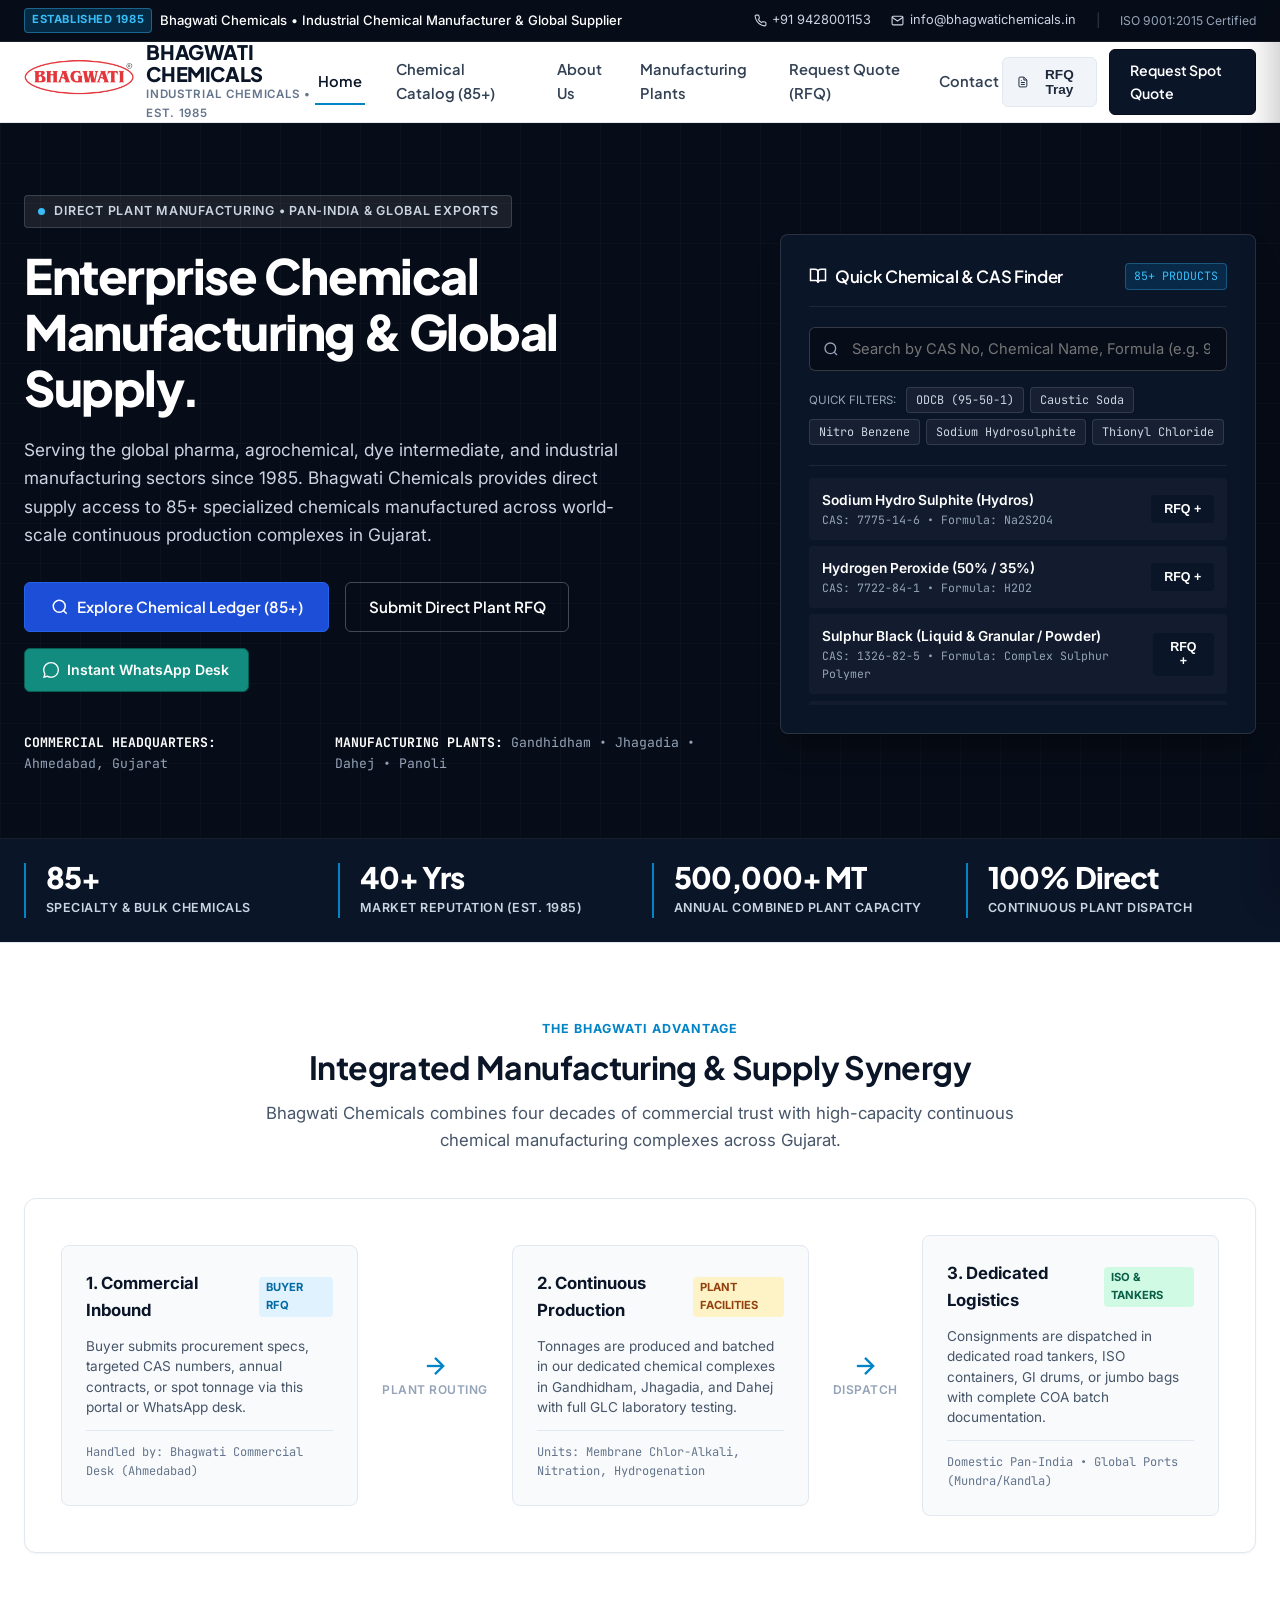
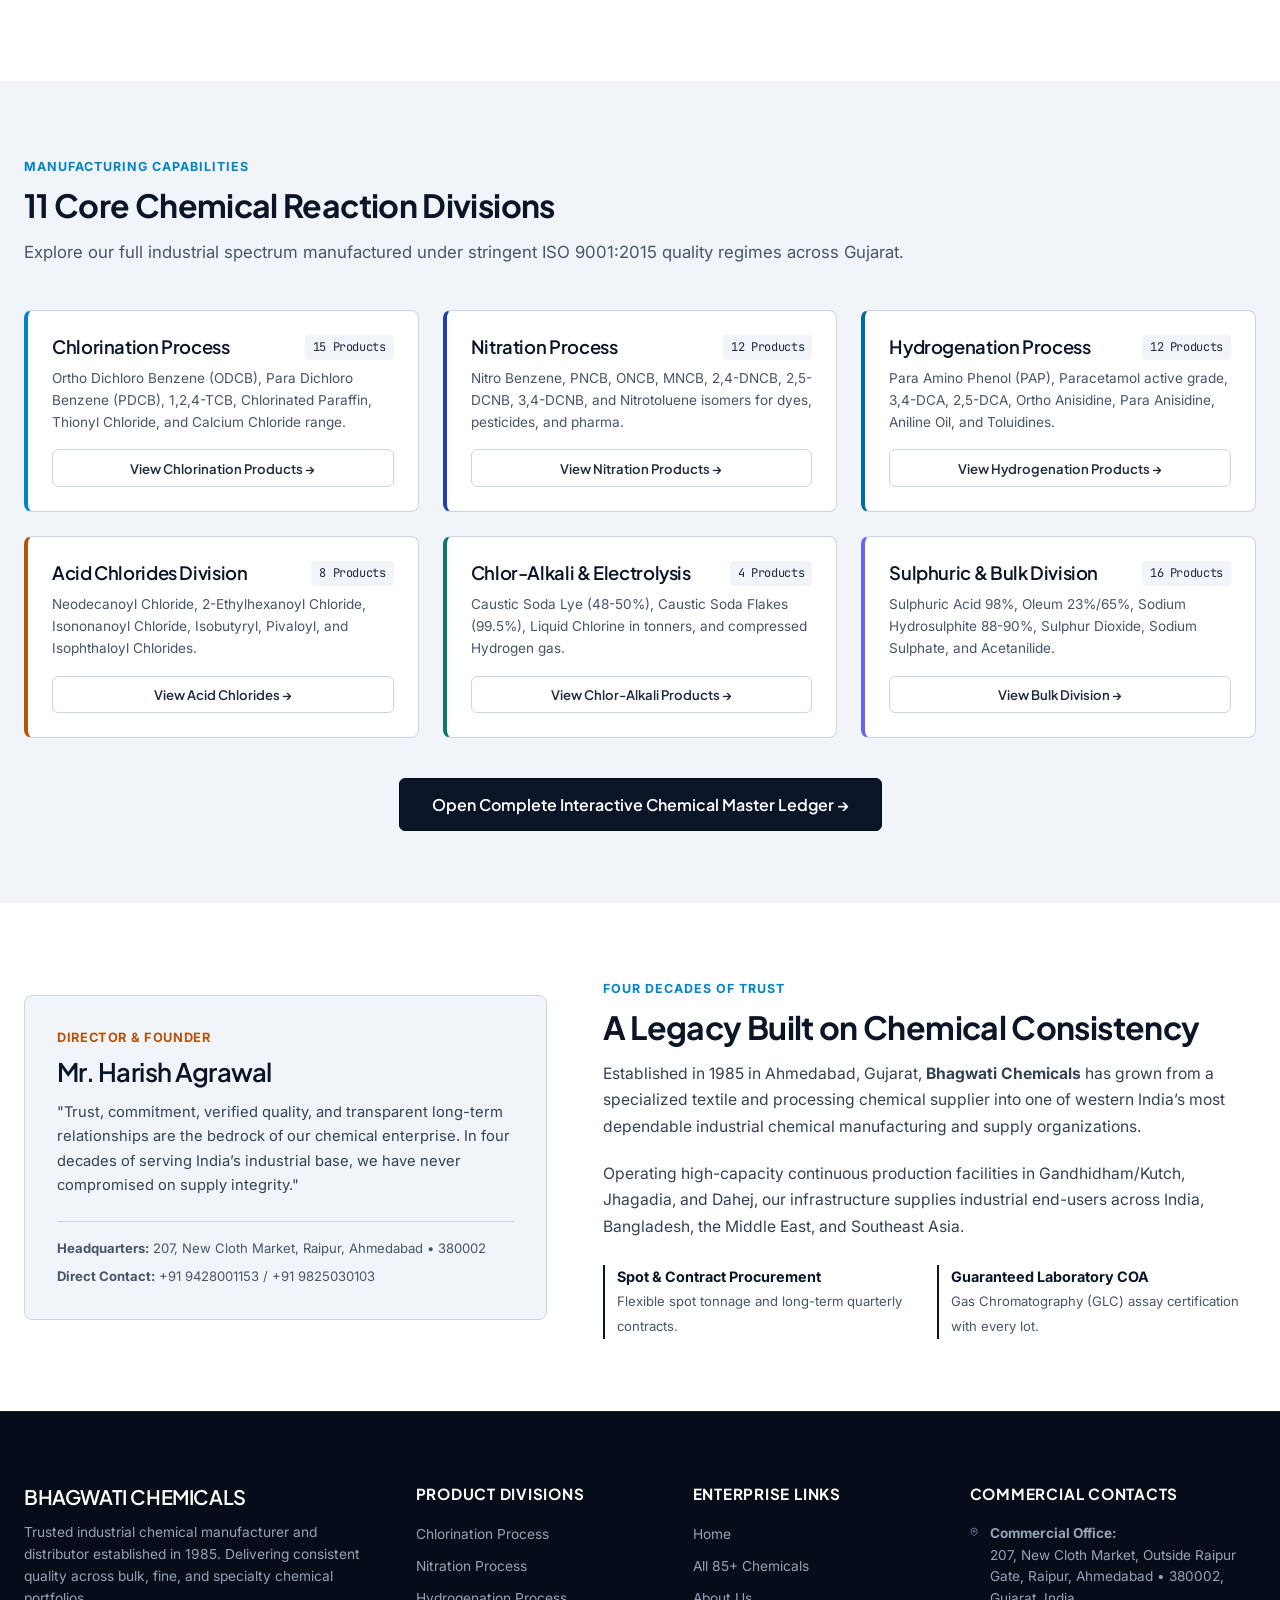
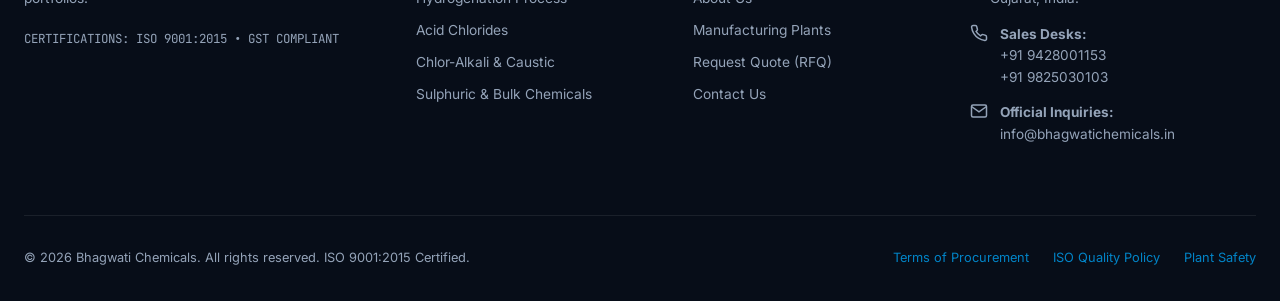
==== index.html @ ab698a6c "Initial release: Bhagwati Chemicals B2B portal with 85+ products, spec matrix ledger, and RFQ forwar" ====
<!DOCTYPE html>
<html lang="en">
<head>
  <meta charset="UTF-8">
  <meta name="viewport" content="width=device-width, initial-scale=1.0">
  <title>Bhagwati Chemicals | Industrial Chemical Manufacturer &amp; Supplier</title>
  <meta name="description" content="Bhagwati Chemicals Ahmedabad – Trusted manufacturer and supplier of industrial chemicals for 40+ years. Complete portfolio of 85+ chemicals across chlorination, nitration, hydrogenation, acid chlorides, and bulk divisions.">
  
  <!-- Professional Fonts (No AI / Clean Corporate Grotesque + Monospace) -->
  <link rel="preconnect" href="https://fonts.googleapis.com">
  <link rel="preconnect" href="https://fonts.gstatic.com" crossorigin>
  <link href="https://fonts.googleapis.com/css2?family=Inter:wght@400;500;600;700&family=JetBrains+Mono:wght@400;500;600;700&family=Plus+Jakarta+Sans:wght@500;600;700;800&display=swap" rel="stylesheet">
  
  <link rel="stylesheet" href="assets/css/style.css">
</head>
<body>

  <!-- Top Corporate Status Bar -->
  <div class="top-alliance-bar">
    <div class="container">
      <div class="alliance-pill">
        <span class="badge">ESTABLISHED 1985</span>
        <span>Bhagwati Chemicals &bull; Industrial Chemical Manufacturer &amp; Global Supplier</span>
      </div>
      <div class="top-quick-contacts">
        <a href="tel:+919428001153">
          <svg width="13" height="13" viewBox="0 0 24 24" fill="none" stroke="currentColor" stroke-width="2"><path d="M22 16.92v3a2 2 0 0 1-2.18 2 19.79 19.79 0 0 1-8.63-3.07 19.5 19.5 0 0 1-6-6 19.79 19.79 0 0 1-3.07-8.67A2 2 0 0 1 4.11 2h3a2 2 0 0 1 2 1.72 12.84 12.84 0 0 0 .7 2.81 2 2 0 0 1-.45 2.11L8.09 9.91a16 16 0 0 0 6 6l1.27-1.27a2 2 0 0 1 2.11-.45 12.84 12.84 0 0 0 2.81.7A2 2 0 0 1 22 16.92z"></path></svg>
          +91 9428001153
        </a>
        <a href="mailto:info@bhagwatichemicals.in">
          <svg width="13" height="13" viewBox="0 0 24 24" fill="none" stroke="currentColor" stroke-width="2"><path d="M4 4h16c1.1 0 2 .9 2 2v12c0 1.1-.9 2-2 2H4c-1.1 0-2-.9-2-2V6c0-1.1.9-2 2-2z"></path><polyline points="22,6 12,13 2,6"></polyline></svg>
          info@bhagwatichemicals.in
        </a>
        <span style="color: rgba(255,255,255,0.2);">|</span>
        <span style="font-size: 0.76rem; color: #94a3b8;">ISO 9001:2015 Certified</span>
      </div>
    </div>
  </div>

  <!-- Main Corporate Header -->
  <header class="site-header">
    <div class="container">
      <div class="brand-alliance">
        <a href="index.html" class="brand-primary" title="Bhagwati Chemicals Homepage">
          <img src="assets/images/bhagwati_logo.webp" alt="Bhagwati Chemicals Logo" class="brand-logo-img">
          <div class="brand-text-block">
            <span class="brand-title">BHAGWATI CHEMICALS</span>
            <span class="brand-subtitle">Industrial Chemicals &bull; Est. 1985</span>
          </div>
        </a>
      </div>

      <!-- Navigation -->
      <nav class="main-nav" id="mainNav">
        <a href="index.html" class="nav-link active">Home</a>
        <a href="products.html" class="nav-link">Chemical Catalog (85+)</a>
        <a href="about.html" class="nav-link">About Us</a>
        <a href="infrastructure.html" class="nav-link">Manufacturing Plants</a>
        <a href="inquiry.html" class="nav-link">Request Quote (RFQ)</a>
        <a href="contact.html" class="nav-link">Contact</a>
      </nav>

      <div class="header-cta-group">
        <button type="button" class="btn-rfq-tray open-rfq-drawer-btn" title="View Selected Chemicals for Quotation">
          <svg width="16" height="16" viewBox="0 0 24 24" fill="none" stroke="currentColor" stroke-width="2"><path d="M14 2H6a2 2 0 0 0-2 2v16a2 2 0 0 0 2 2h12a2 2 0 0 0 2-2V8z"></path><polyline points="14 2 14 8 20 8"></polyline><line x1="16" y1="13" x2="8" y2="13"></line><line x1="16" y1="17" x2="8" y2="17"></line><polyline points="10 9 9 9 8 9"></polyline></svg>
          <span>RFQ Tray</span>
          <span class="badge-count rfq-count-badge" style="display: none;">0</span>
        </button>

        <a href="inquiry.html" class="btn-primary">
          Request Spot Quote
        </a>

        <button class="mobile-nav-toggle" id="mobileNavToggle" aria-label="Toggle navigation">
          <svg width="24" height="24" viewBox="0 0 24 24" fill="none" stroke="currentColor" stroke-width="2"><line x1="3" y1="12" x2="21" y2="12"></line><line x1="3" y1="6" x2="21" y2="6"></line><line x1="3" y1="18" x2="21" y2="18"></line></svg>
        </button>
      </div>
    </div>
  </header>

  <!-- Hero Section (B2B Industrial Command Center) -->
  <section class="b2b-hero">
    <div class="container">
      <div class="hero-grid">
        <div class="hero-main-content">
          <div class="hero-tag">
            <span class="tag-dot"></span>
            Direct Plant Manufacturing &bull; Pan-India &amp; Global Exports
          </div>
          <h1 class="hero-title">
            Enterprise Chemical Manufacturing &amp; Global Supply.
          </h1>
          <p class="hero-description">
            Serving the global pharma, agrochemical, dye intermediate, and industrial manufacturing sectors since 1985. Bhagwati Chemicals provides direct supply access to 85+ specialized chemicals manufactured across world-scale continuous production complexes in Gujarat.
          </p>

          <div class="hero-actions">
            <a href="products.html" class="btn-primary">
              <svg width="18" height="18" viewBox="0 0 24 24" fill="none" stroke="currentColor" stroke-width="2"><circle cx="11" cy="11" r="8"></circle><line x1="21" y1="21" x2="16.65" y2="16.65"></line></svg>
              Explore Chemical Ledger (85+)
            </a>
            <a href="inquiry.html" class="btn-secondary">
              Submit Direct Plant RFQ
            </a>
            <a href="https://wa.me/919428001153?text=Hello%20Bhagwati%20Chemicals,%20I%20would%20like%20to%20request%20a%20commercial%20quote%20for%20industrial%20chemicals." target="_blank" rel="noopener" class="btn-whatsapp">
              <svg width="16" height="16" viewBox="0 0 24 24" fill="currentColor"><path d="M.057 24l1.687-6.163c-1.041-1.804-1.588-3.849-1.587-5.946.003-6.556 5.338-11.891 11.893-11.891 3.181.001 6.167 1.24 8.413 3.488 2.245 2.248 3.481 5.236 3.48 8.414-.003 6.557-5.338 11.892-11.893 11.892-1.99-.001-3.951-.5-5.688-1.448l-6.305 1.654zm6.597-3.807c1.676.995 3.276 1.591 5.392 1.592 5.448 0 9.886-4.434 9.889-9.885.002-5.462-4.415-9.89-9.881-9.892-5.452 0-9.887 4.434-9.889 9.884-.001 2.225.651 3.891 1.746 5.634l-.999 3.648 3.742-.981z"/></svg>
              Instant WhatsApp Desk
            </a>
          </div>

          <div style="display: flex; gap: 2rem; color: #94a3b8; font-size: 0.82rem; font-family: var(--font-mono);">
            <div><strong style="color: #ffffff;">COMMERCIAL HEADQUARTERS:</strong> Ahmedabad, Gujarat</div>
            <div><strong style="color: #ffffff;">MANUFACTURING PLANTS:</strong> Gandhidham &bull; Jhagadia &bull; Dahej &bull; Panoli</div>
          </div>
        </div>

        <!-- Hero Chemical Finder Panel (Unique B2B Tool) -->
        <div class="hero-finder-card">
          <div class="finder-header">
            <h3>
              <svg width="18" height="18" viewBox="0 0 24 24" fill="none" stroke="currentColor" stroke-width="2"><path d="M2 3h6a4 4 0 0 1 4 4v14a3 3 0 0 0-3-3H2z"></path><path d="M22 3h-6a4 4 0 0 0-4 4v14a3 3 0 0 1 3-3h7z"></path></svg>
              Quick Chemical &amp; CAS Finder
            </h3>
            <span class="finder-badge">85+ PRODUCTS</span>
          </div>

          <div class="finder-input-wrapper">
            <svg class="finder-input-icon" width="16" height="16" viewBox="0 0 24 24" fill="none" stroke="currentColor" stroke-width="2"><circle cx="11" cy="11" r="8"></circle><line x1="21" y1="21" x2="16.65" y2="16.65"></line></svg>
            <input type="text" id="heroFinderInput" class="finder-input" placeholder="Search by CAS No, Chemical Name, Formula (e.g. 95-50-1, ODCB, Caustic Soda)..." autocomplete="off">
          </div>

          <div class="finder-quick-tags">
            <span class="label">Quick Filters:</span>
            <button type="button" class="finder-tag-btn" data-tag="95-50-1">ODCB (95-50-1)</button>
            <button type="button" class="finder-tag-btn" data-tag="Caustic Soda">Caustic Soda</button>
            <button type="button" class="finder-tag-btn" data-tag="Nitro">Nitro Benzene</button>
            <button type="button" class="finder-tag-btn" data-tag="Hydros">Sodium Hydrosulphite</button>
            <button type="button" class="finder-tag-btn" data-tag="Chloride">Thionyl Chloride</button>
          </div>

          <div class="finder-live-results" id="heroFinderResults">
            <!-- Dynamic chemical autocomplete loaded by main.js -->
          </div>
        </div>
      </div>
    </div>
  </section>

  <!-- Industrial Metric Ticker -->
  <section class="industrial-ticker-bar">
    <div class="container">
      <div class="ticker-grid">
        <div class="ticker-item">
          <div class="ticker-number">85+</div>
          <div class="ticker-label">Specialty &amp; Bulk Chemicals</div>
        </div>
        <div class="ticker-item">
          <div class="ticker-number">40+ Yrs</div>
          <div class="ticker-label">Market Reputation (Est. 1985)</div>
        </div>
        <div class="ticker-item">
          <div class="ticker-number">500,000+ MT</div>
          <div class="ticker-label">Annual Combined Plant Capacity</div>
        </div>
        <div class="ticker-item">
          <div class="ticker-number">100% Direct</div>
          <div class="ticker-label">Continuous Plant Dispatch</div>
        </div>
      </div>
    </div>
  </section>

  <!-- Integrated Production & Supply Synergy -->
  <section class="section-py" style="background-color: #ffffff;">
    <div class="container">
      <div class="section-header center">
        <span class="section-pretitle">The Bhagwati Advantage</span>
        <h2 class="section-title">Integrated Manufacturing &amp; Supply Synergy</h2>
        <p class="section-lead">
          Bhagwati Chemicals combines four decades of commercial trust with high-capacity continuous chemical manufacturing complexes across Gujarat.
        </p>
      </div>

      <div class="production-architecture">
        <div class="alliance-flow-grid">
          <!-- Node 1: Buyer Inquiry -->
          <div class="alliance-node">
            <div class="node-header">
              <span class="node-title">1. Commercial Inbound</span>
              <span class="node-tag trading">Buyer RFQ</span>
            </div>
            <p class="node-body">
              Buyer submits procurement specs, targeted CAS numbers, annual contracts, or spot tonnage via this portal or WhatsApp desk.
            </p>
            <div class="node-meta">
              Handled by: Bhagwati Commercial Desk (Ahmedabad)
            </div>
          </div>

          <!-- Connector -->
          <div class="flow-connector">
            <svg viewBox="0 0 24 24" fill="none" stroke="currentColor" stroke-width="2"><path d="M5 12h14"></path><path d="m12 5 7 7-7 7"></path></svg>
            <span>Plant Routing</span>
          </div>

          <!-- Node 2: Manufacturing Execution -->
          <div class="alliance-node">
            <div class="node-header">
              <span class="node-title">2. Continuous Production</span>
              <span class="node-tag mfg">Plant Facilities</span>
            </div>
            <p class="node-body">
              Tonnages are produced and batched in our dedicated chemical complexes in Gandhidham, Jhagadia, and Dahej with full GLC laboratory testing.
            </p>
            <div class="node-meta">
              Units: Membrane Chlor-Alkali, Nitration, Hydrogenation
            </div>
          </div>

          <!-- Connector -->
          <div class="flow-connector">
            <svg viewBox="0 0 24 24" fill="none" stroke="currentColor" stroke-width="2"><path d="M5 12h14"></path><path d="m12 5 7 7-7 7"></path></svg>
            <span>Dispatch</span>
          </div>

          <!-- Node 3: Fulfilment & Logistics -->
          <div class="alliance-node">
            <div class="node-header">
              <span class="node-title">3. Dedicated Logistics</span>
              <span class="node-tag dispatch">ISO &amp; Tankers</span>
            </div>
            <p class="node-body">
              Consignments are dispatched in dedicated road tankers, ISO containers, GI drums, or jumbo bags with complete COA batch documentation.
            </p>
            <div class="node-meta">
              Domestic Pan-India &bull; Global Ports (Mundra/Kandla)
            </div>
          </div>
        </div>
      </div>
    </div>
  </section>

  <!-- Chemical Process Divisions (Grid of Technical Divisions) -->
  <section class="section-py" style="background-color: var(--steel-100);">
    <div class="container">
      <div class="section-header">
        <span class="section-pretitle">Manufacturing Capabilities</span>
        <h2 class="section-title">11 Core Chemical Reaction Divisions</h2>
        <p class="section-lead">
          Explore our full industrial spectrum manufactured under stringent ISO 9001:2015 quality regimes across Gujarat.
        </p>
      </div>

      <div style="display: grid; grid-template-columns: repeat(auto-fit, minmax(320px, 1fr)); gap: 1.5rem; margin-bottom: 2.5rem;">
        
        <!-- Division 1 -->
        <div style="background: #ffffff; border: 1px solid var(--steel-300); border-radius: var(--radius-lg); padding: 1.5rem; border-left: 4px solid #0284c7;">
          <div style="display: flex; justify-content: space-between; align-items: flex-start; margin-bottom: 0.5rem;">
            <h3 style="font-size: 1.15rem; color: var(--navy-900);">Chlorination Process</h3>
            <span class="font-mono" style="font-size: 0.75rem; background: var(--steel-100); padding: 0.2rem 0.5rem; border-radius: 4px;">15 Products</span>
          </div>
          <p style="font-size: 0.85rem; color: var(--steel-600); margin-bottom: 1rem;">
            Ortho Dichloro Benzene (ODCB), Para Dichloro Benzene (PDCB), 1,2,4-TCB, Chlorinated Paraffin, Thionyl Chloride, and Calcium Chloride range.
          </p>
          <a href="products.html?category=Chlorination+Process" class="btn-secondary" style="width: 100%; font-size: 0.82rem; padding: 0.45rem;">View Chlorination Products &rarr;</a>
        </div>

        <!-- Division 2 -->
        <div style="background: #ffffff; border: 1px solid var(--steel-300); border-radius: var(--radius-lg); padding: 1.5rem; border-left: 4px solid #1e40af;">
          <div style="display: flex; justify-content: space-between; align-items: flex-start; margin-bottom: 0.5rem;">
            <h3 style="font-size: 1.15rem; color: var(--navy-900);">Nitration Process</h3>
            <span class="font-mono" style="font-size: 0.75rem; background: var(--steel-100); padding: 0.2rem 0.5rem; border-radius: 4px;">12 Products</span>
          </div>
          <p style="font-size: 0.85rem; color: var(--steel-600); margin-bottom: 1rem;">
            Nitro Benzene, PNCB, ONCB, MNCB, 2,4-DNCB, 2,5-DCNB, 3,4-DCNB, and Nitrotoluene isomers for dyes, pesticides, and pharma.
          </p>
          <a href="products.html?category=Nitration+Process" class="btn-secondary" style="width: 100%; font-size: 0.82rem; padding: 0.45rem;">View Nitration Products &rarr;</a>
        </div>

        <!-- Division 3 -->
        <div style="background: #ffffff; border: 1px solid var(--steel-300); border-radius: var(--radius-lg); padding: 1.5rem; border-left: 4px solid #0369a1;">
          <div style="display: flex; justify-content: space-between; align-items: flex-start; margin-bottom: 0.5rem;">
            <h3 style="font-size: 1.15rem; color: var(--navy-900);">Hydrogenation Process</h3>
            <span class="font-mono" style="font-size: 0.75rem; background: var(--steel-100); padding: 0.2rem 0.5rem; border-radius: 4px;">12 Products</span>
          </div>
          <p style="font-size: 0.85rem; color: var(--steel-600); margin-bottom: 1rem;">
            Para Amino Phenol (PAP), Paracetamol active grade, 3,4-DCA, 2,5-DCA, Ortho Anisidine, Para Anisidine, Aniline Oil, and Toluidines.
          </p>
          <a href="products.html?category=Hydrogenation+Process" class="btn-secondary" style="width: 100%; font-size: 0.82rem; padding: 0.45rem;">View Hydrogenation Products &rarr;</a>
        </div>

        <!-- Division 4 -->
        <div style="background: #ffffff; border: 1px solid var(--steel-300); border-radius: var(--radius-lg); padding: 1.5rem; border-left: 4px solid #b45309;">
          <div style="display: flex; justify-content: space-between; align-items: flex-start; margin-bottom: 0.5rem;">
            <h3 style="font-size: 1.15rem; color: var(--navy-900);">Acid Chlorides Division</h3>
            <span class="font-mono" style="font-size: 0.75rem; background: var(--steel-100); padding: 0.2rem 0.5rem; border-radius: 4px;">8 Products</span>
          </div>
          <p style="font-size: 0.85rem; color: var(--steel-600); margin-bottom: 1rem;">
            Neodecanoyl Chloride, 2-Ethylhexanoyl Chloride, Isononanoyl Chloride, Isobutyryl, Pivaloyl, and Isophthaloyl Chlorides.
          </p>
          <a href="products.html?category=Acid+Chlorides" class="btn-secondary" style="width: 100%; font-size: 0.82rem; padding: 0.45rem;">View Acid Chlorides &rarr;</a>
        </div>

        <!-- Division 5 -->
        <div style="background: #ffffff; border: 1px solid var(--steel-300); border-radius: var(--radius-lg); padding: 1.5rem; border-left: 4px solid #0f766e;">
          <div style="display: flex; justify-content: space-between; align-items: flex-start; margin-bottom: 0.5rem;">
            <h3 style="font-size: 1.15rem; color: var(--navy-900);">Chlor-Alkali &amp; Electrolysis</h3>
            <span class="font-mono" style="font-size: 0.75rem; background: var(--steel-100); padding: 0.2rem 0.5rem; border-radius: 4px;">4 Products</span>
          </div>
          <p style="font-size: 0.85rem; color: var(--steel-600); margin-bottom: 1rem;">
            Caustic Soda Lye (48-50%), Caustic Soda Flakes (99.5%), Liquid Chlorine in tonners, and compressed Hydrogen gas.
          </p>
          <a href="products.html?category=Chlor-Alkali+%26+Electrolysis" class="btn-secondary" style="width: 100%; font-size: 0.82rem; padding: 0.45rem;">View Chlor-Alkali Products &rarr;</a>
        </div>

        <!-- Division 6 -->
        <div style="background: #ffffff; border: 1px solid var(--steel-300); border-radius: var(--radius-lg); padding: 1.5rem; border-left: 4px solid #6366f1;">
          <div style="display: flex; justify-content: space-between; align-items: flex-start; margin-bottom: 0.5rem;">
            <h3 style="font-size: 1.15rem; color: var(--navy-900);">Sulphuric &amp; Bulk Division</h3>
            <span class="font-mono" style="font-size: 0.75rem; background: var(--steel-100); padding: 0.2rem 0.5rem; border-radius: 4px;">16 Products</span>
          </div>
          <p style="font-size: 0.85rem; color: var(--steel-600); margin-bottom: 1rem;">
            Sulphuric Acid 98%, Oleum 23%/65%, Sodium Hydrosulphite 88-90%, Sulphur Dioxide, Sodium Sulphate, and Acetanilide.
          </p>
          <a href="products.html?category=Sulphuric+%26+Bulk+Chemical+Division" class="btn-secondary" style="width: 100%; font-size: 0.82rem; padding: 0.45rem;">View Bulk Division &rarr;</a>
        </div>

      </div>

      <div style="text-align: center;">
        <a href="products.html" class="btn-primary" style="padding: 0.8rem 2rem; font-size: 1rem;">
          Open Complete Interactive Chemical Master Ledger &rarr;
        </a>
      </div>
    </div>
  </section>

  <!-- Leadership & Market Heritage (Harish Agrawal, Ahmedabad) -->
  <section class="section-py" style="background-color: #ffffff;">
    <div class="container">
      <div style="display: grid; grid-template-columns: 1fr 1.25fr; gap: 3.5rem; align-items: center;">
        <div>
          <div style="background: var(--steel-100); border: 1px solid var(--steel-300); border-radius: var(--radius-lg); padding: 2rem;">
            <div style="font-size: 0.8rem; text-transform: uppercase; color: var(--heritage-gold); font-weight: 700; letter-spacing: 0.05em; margin-bottom: 0.5rem;">
              DIRECTOR &amp; FOUNDER
            </div>
            <h3 style="font-size: 1.6rem; color: var(--navy-900); margin-bottom: 0.75rem;">Mr. Harish Agrawal</h3>
            <p style="font-size: 0.92rem; color: var(--steel-700); line-height: 1.65; margin-bottom: 1.5rem;">
              "Trust, commitment, verified quality, and transparent long-term relationships are the bedrock of our chemical enterprise. In four decades of serving India’s industrial base, we have never compromised on supply integrity."
            </p>
            <div style="border-top: 1px solid var(--steel-300); padding-top: 1rem; font-size: 0.82rem; color: var(--steel-600); display: flex; flex-direction: column; gap: 0.4rem;">
              <div><strong>Headquarters:</strong> 207, New Cloth Market, Raipur, Ahmedabad &bull; 380002</div>
              <div><strong>Direct Contact:</strong> +91 9428001153 / +91 9825030103</div>
            </div>
          </div>
        </div>

        <div>
          <span class="section-pretitle">Four Decades of Trust</span>
          <h2 class="section-title">A Legacy Built on Chemical Consistency</h2>
          <p style="font-size: 0.98rem; color: var(--steel-700); line-height: 1.7; margin-bottom: 1.25rem;">
            Established in 1985 in Ahmedabad, Gujarat, <strong>Bhagwati Chemicals</strong> has grown from a specialized textile and processing chemical supplier into one of western India’s most dependable industrial chemical manufacturing and supply organizations.
          </p>
          <p style="font-size: 0.98rem; color: var(--steel-700); line-height: 1.7; margin-bottom: 1.5rem;">
            Operating high-capacity continuous production facilities in Gandhidham/Kutch, Jhagadia, and Dahej, our infrastructure supplies industrial end-users across India, Bangladesh, the Middle East, and Southeast Asia.
          </p>

          <div style="display: grid; grid-template-columns: 1fr 1fr; gap: 1rem;">
            <div style="border-left: 2px solid var(--navy-900); padding-left: 0.75rem;">
              <strong style="color: var(--navy-900); display: block; font-size: 0.9rem;">Spot &amp; Contract Procurement</strong>
              <span style="font-size: 0.82rem; color: var(--steel-600);">Flexible spot tonnage and long-term quarterly contracts.</span>
            </div>
            <div style="border-left: 2px solid var(--navy-900); padding-left: 0.75rem;">
              <strong style="color: var(--navy-900); display: block; font-size: 0.9rem;">Guaranteed Laboratory COA</strong>
              <span style="font-size: 0.82rem; color: var(--steel-600);">Gas Chromatography (GLC) assay certification with every lot.</span>
            </div>
          </div>
        </div>
      </div>
    </div>
  </section>

  <!-- Technical Spec Sheet Modal Backdrop -->
  <div class="modal-backdrop" id="productDossierModal">
    <div class="dossier-modal-window">
      <div class="modal-header-bar">
        <div>
          <h2 id="modalChemTitle">Chemical Technical Dossier</h2>
          <div class="meta-line" id="modalChemMeta">CAS: Loading...</div>
        </div>
        <button class="modal-close-btn" id="closeModalBtn" aria-label="Close modal">&times;</button>
      </div>

      <div class="modal-body-scroll" id="modalChemBody">
        <!-- Loaded dynamically by main.js -->
      </div>

      <div class="modal-footer-bar">
        <div style="font-size: 0.82rem; color: var(--steel-600);">
          Need spot pricing or container logistics?
        </div>
        <div style="display: flex; gap: 0.75rem;">
          <button type="button" class="btn-secondary" id="modalWhatsAppBtn">
            Instant WhatsApp Quote
          </button>
          <button type="button" class="btn-primary" id="modalRfqActionBtn">
            Add to RFQ Tray +
          </button>
        </div>
      </div>
    </div>
  </div>

  <!-- RFQ Drawer System -->
  <div id="rfqDrawerBackdrop" style="display: none; position: fixed; inset: 0; background: rgba(0,0,0,0.5); z-index: 1040;"></div>
  
  <div class="rfq-drawer" id="rfqDrawer">
    <div class="drawer-header">
      <div>
        <h3>Commercial Procurement Tray</h3>
        <div style="font-size: 0.75rem; color: var(--steel-300);">Direct Plant Dispatch</div>
      </div>
      <button type="button" id="closeRfqDrawerBtn" style="background: none; border: none; color: #fff; font-size: 1.5rem; cursor: pointer;">&times;</button>
    </div>

    <div class="drawer-body">
      <div style="margin-bottom: 1.25rem;">
        <label style="font-size: 0.78rem; text-transform: uppercase; font-weight: 700; color: var(--steel-600); display: block; margin-bottom: 0.5rem;">
          Selected Products for Quote:
        </label>
        <div id="rfqSelectedItemsContainer">
          <!-- Populated dynamically -->
        </div>
      </div>

      <form id="rfqDrawerForm">
        <div class="rfq-form-group">
          <label for="rfqName">Contact Person Name *</label>
          <input type="text" id="rfqName" class="rfq-form-control" placeholder="e.g. Rajesh Shah" required>
        </div>

        <div class="rfq-form-group">
          <label for="rfqCompany">Company / Enterprise Name *</label>
          <input type="text" id="rfqCompany" class="rfq-form-control" placeholder="e.g. Apex Pharma Ltd / Gujarat Textiles" required>
        </div>

        <div style="display: grid; grid-template-columns: 1fr 1fr; gap: 0.75rem;">
          <div class="rfq-form-group">
            <label for="rfqPhone">Phone / WhatsApp *</label>
            <input type="tel" id="rfqPhone" class="rfq-form-control" placeholder="+91 9876543210" required>
          </div>
          <div class="rfq-form-group">
            <label for="rfqEmail">Official Email *</label>
            <input type="email" id="rfqEmail" class="rfq-form-control" placeholder="procurement@company.com" required>
          </div>
        </div>

        <div style="display: grid; grid-template-columns: 1fr 1fr; gap: 0.75rem;">
          <div class="rfq-form-group">
            <label for="rfqQuantity">Required Quantity (MT / Kg) *</label>
            <input type="text" id="rfqQuantity" class="rfq-form-control" placeholder="e.g. 15 MT / Tanker" required>
          </div>
          <div class="rfq-form-group">
            <label for="rfqPackaging">Packaging Specification</label>
            <select id="rfqPackaging" class="rfq-form-control">
              <option value="Road Tanker Load">Dedicated Road Tanker</option>
              <option value="ISO Tank Container">ISO Tank Container</option>
              <option value="250 Kg GI / MS Drums">250 Kg GI / MS Drums</option>
              <option value="HDPE Carboys / Drums">HDPE Carboys / Drums</option>
              <option value="1000 Kg Jumbo Bags">1000 Kg Jumbo Bags</option>
              <option value="25-50 Kg HDPE Bags">25-50 Kg HDPE Bags</option>
            </select>
          </div>
        </div>

        <div class="rfq-form-group">
          <label for="rfqLocation">Delivery Destination / Port *</label>
          <input type="text" id="rfqLocation" class="rfq-form-control" placeholder="e.g. Ankleshwar, Dahej, Vapi, Mundra Port" required>
        </div>

        <div class="rfq-form-group">
          <label for="rfqNotes">Grade / Technical Specifications Required</label>
          <textarea id="rfqNotes" class="rfq-form-control" rows="2" placeholder="Specify required purity percentage, target delivery date, or TDS request..."></textarea>
        </div>

        <div class="rfq-channel-toggle">
          <span class="channel-label">Select Inquiry Processing Channel:</span>
          <div style="display: flex; gap: 1rem; font-size: 0.82rem;">
            <label style="display: flex; align-items: center; gap: 0.35rem; cursor: pointer;">
              <input type="radio" name="rfqChannel" value="whatsapp" checked>
              <strong>Direct WhatsApp Desk</strong>
            </label>
            <label style="display: flex; align-items: center; gap: 0.35rem; cursor: pointer;">
              <input type="radio" name="rfqChannel" value="email">
              <strong>Official Commercial Email</strong>
            </label>
          </div>
        </div>

        <div style="background: #f0fdf4; border: 1px solid #bbf7d0; padding: 0.75rem; border-radius: 4px; font-size: 0.76rem; color: #166534; margin-bottom: 1.25rem;">
          &check; Inquiries submitted are formatted with full technical CAS parameters for fast commercial processing.
        </div>

        <button type="submit" class="btn-primary" style="width: 100%; padding: 0.75rem; font-size: 0.95rem;">
          Dispatch RFQ to Commercial Desk &rarr;
        </button>
      </form>
    </div>
  </div>

  <!-- Corporate Footer -->
  <footer class="site-footer">
    <div class="container">
      <div class="footer-grid">
        <div class="footer-brand">
          <h4>BHAGWATI CHEMICALS</h4>
          <p class="footer-desc">
            Trusted industrial chemical manufacturer and distributor established in 1985. Delivering consistent quality across bulk, fine, and specialty chemical portfolios.
          </p>
          <div style="font-size: 0.78rem; color: #94a3b8; font-family: var(--font-mono);">
            CERTIFICATIONS: ISO 9001:2015 &bull; GST COMPLIANT
          </div>
        </div>

        <div class="footer-col">
          <h5>Product Divisions</h5>
          <ul class="footer-links">
            <li><a href="products.html?category=Chlorination+Process">Chlorination Process</a></li>
            <li><a href="products.html?category=Nitration+Process">Nitration Process</a></li>
            <li><a href="products.html?category=Hydrogenation+Process">Hydrogenation Process</a></li>
            <li><a href="products.html?category=Acid+Chlorides">Acid Chlorides</a></li>
            <li><a href="products.html?category=Chlor-Alkali+%26+Electrolysis">Chlor-Alkali &amp; Caustic</a></li>
            <li><a href="products.html?category=Sulphuric+%26+Bulk+Chemical+Division">Sulphuric &amp; Bulk Chemicals</a></li>
          </ul>
        </div>

        <div class="footer-col">
          <h5>Enterprise Links</h5>
          <ul class="footer-links">
            <li><a href="index.html">Home</a></li>
            <li><a href="products.html">All 85+ Chemicals</a></li>
            <li><a href="about.html">About Us</a></li>
            <li><a href="infrastructure.html">Manufacturing Plants</a></li>
            <li><a href="inquiry.html">Request Quote (RFQ)</a></li>
            <li><a href="contact.html">Contact Us</a></li>
          </ul>
        </div>

        <div class="footer-col">
          <h5>Commercial Contacts</h5>
          <div class="footer-contact-item">
            <svg width="18" height="18" viewBox="0 0 24 24" fill="none" stroke="currentColor" stroke-width="2"><path d="M21 10c0 7-9 13-9 13s-9-6-9-13a9 9 0 0 1 18 0z"></path><circle cx="12" cy="10" r="3"></circle></svg>
            <div>
              <strong>Commercial Office:</strong><br>
              207, New Cloth Market, Outside Raipur Gate, Raipur, Ahmedabad &bull; 380002, Gujarat, India.
            </div>
          </div>
          <div class="footer-contact-item">
            <svg width="18" height="18" viewBox="0 0 24 24" fill="none" stroke="currentColor" stroke-width="2"><path d="M22 16.92v3a2 2 0 0 1-2.18 2 19.79 19.79 0 0 1-8.63-3.07 19.5 19.5 0 0 1-6-6 19.79 19.79 0 0 1-3.07-8.67A2 2 0 0 1 4.11 2h3a2 2 0 0 1 2 1.72 12.84 12.84 0 0 0 .7 2.81 2 2 0 0 1-.45 2.11L8.09 9.91a16 16 0 0 0 6 6l1.27-1.27a2 2 0 0 1 2.11-.45 12.84 12.84 0 0 0 2.81.7A2 2 0 0 1 22 16.92z"></path></svg>
            <div>
              <strong>Sales Desks:</strong><br>
              +91 9428001153<br>
              +91 9825030103
            </div>
          </div>
          <div class="footer-contact-item">
            <svg width="18" height="18" viewBox="0 0 24 24" fill="none" stroke="currentColor" stroke-width="2"><path d="M4 4h16c1.1 0 2 .9 2 2v12c0 1.1-.9 2-2 2H4c-1.1 0-2-.9-2-2V6c0-1.1.9-2 2-2z"></path><polyline points="22,6 12,13 2,6"></polyline></svg>
            <div>
              <strong>Official Inquiries:</strong><br>
              info@bhagwatichemicals.in
            </div>
          </div>
        </div>
      </div>

      <div class="footer-bottom">
        <div>
          &copy; 2026 Bhagwati Chemicals. All rights reserved. ISO 9001:2015 Certified.
        </div>
        <div style="display: flex; gap: 1.5rem;">
          <a href="inquiry.html">Terms of Procurement</a>
          <a href="inquiry.html">ISO Quality Policy</a>
          <a href="contact.html">Plant Safety</a>
        </div>
      </div>
    </div>
  </footer>

  <!-- Scripts -->
  <script src="assets/js/products-data.js"></script>
  <script src="assets/js/main.js"></script>
</body>
</html>
---- assets/css/style.css ----
/* ==========================================================================
   BHAGWATI CHEMICALS INDUSTRIAL ENTERPRISE
   B2B Chemical Procurement Portal & Master Technical Ledger
   Professional Industrial Theme | High-Authority Corporate Aesthetic
   ========================================================================== */

:root {
  /* Color Palette - Maritime Navy & Precision Industrial Steel */
  --navy-950: #070d18;
  --navy-900: #0b1528;
  --navy-850: #0f1d36;
  --navy-800: #142646;
  --navy-700: #1e3a6c;
  
  --steel-900: #0f172a;
  --steel-800: #1e293b;
  --steel-700: #334155;
  --steel-600: #475569;
  --steel-500: #64748b;
  --steel-400: #94a3b8;
  --steel-300: #cbd5e1;
  --steel-200: #e2e8f0;
  --steel-100: #f1f5f9;
  --steel-50:  #f8fafc;
  
  /* Brand Accents */
  --accent-blue: #0284c7;
  --accent-blue-hover: #0369a1;
  --accent-blue-subtle: #e0f2fe;
  --accent-cobalt: #1d4ed8;
  --accent-cobalt-dark: #1e40af;
  
  --heritage-gold: #b45309;
  --heritage-gold-bg: #fef3c7;
  --heritage-amber: #d97706;
  
  --success-green: #047857;
  --success-bg: #d1fae5;
  
  /* Layout & Geometry */
  --font-heading: 'Plus Jakarta Sans', -apple-system, BlinkMacSystemFont, "Segoe UI", Roboto, sans-serif;
  --font-body: 'Inter', -apple-system, BlinkMacSystemFont, "Segoe UI", Roboto, sans-serif;
  --font-mono: 'JetBrains Mono', 'Roboto Mono', 'SFMono-Regular', Consolas, monospace;
  
  --container-max: 1320px;
  --radius-sm: 4px;
  --radius-md: 6px;
  --radius-lg: 8px;
  --radius-xl: 12px;
  
  --shadow-sm: 0 1px 2px 0 rgba(15, 23, 42, 0.05);
  --shadow-md: 0 4px 6px -1px rgba(15, 23, 42, 0.07), 0 2px 4px -2px rgba(15, 23, 42, 0.05);
  --shadow-lg: 0 10px 15px -3px rgba(15, 23, 42, 0.08), 0 4px 6px -4px rgba(15, 23, 42, 0.04);
  --shadow-subtle: 0 0 0 1px rgba(15, 23, 42, 0.06);
}

/* Reset & Base Styles */
*, *::before, *::after {
  box-sizing: border-box;
  margin: 0;
  padding: 0;
}

html {
  font-size: 16px;
  scroll-behavior: smooth;
}

body {
  font-family: var(--font-body);
  color: var(--steel-800);
  background-color: var(--steel-50);
  line-height: 1.6;
  -webkit-font-smoothing: antialiased;
  -moz-osx-font-smoothing: grayscale;
}

img {
  max-width: 100%;
  height: auto;
  display: block;
}

a {
  color: var(--accent-blue);
  text-decoration: none;
  transition: color 0.15s ease, border-color 0.15s ease;
}

a:hover {
  color: var(--accent-blue-hover);
}

/* Typography Standards */
h1, h2, h3, h4, h5, h6 {
  font-family: var(--font-heading);
  color: var(--steel-900);
  font-weight: 700;
  line-height: 1.25;
  letter-spacing: -0.02em;
}

h1 { font-size: clamp(2rem, 3.5vw, 3rem); font-weight: 800; }
h2 { font-size: clamp(1.6rem, 2.5vw, 2.25rem); font-weight: 700; }
h3 { font-size: clamp(1.25rem, 1.8vw, 1.5rem); font-weight: 600; }
h4 { font-size: 1.15rem; font-weight: 600; }

.font-mono {
  font-family: var(--font-mono);
  letter-spacing: -0.03em;
}

/* Utility Layout */
.container {
  width: 100%;
  max-width: var(--container-max);
  margin-left: auto;
  margin-right: auto;
  padding-left: 1.5rem;
  padding-right: 1.5rem;
}

/* TOP STATUS & ALLIANCE BAR */
.top-alliance-bar {
  background-color: var(--navy-950);
  color: var(--steel-400);
  font-size: 0.82rem;
  border-bottom: 1px solid rgba(255, 255, 255, 0.08);
  padding: 0.5rem 0;
}

.top-alliance-bar .container {
  display: flex;
  align-items: center;
  justify-content: space-between;
  flex-wrap: wrap;
  gap: 0.75rem;
}

.alliance-pill {
  display: inline-flex;
  align-items: center;
  gap: 0.5rem;
  color: #fff;
  font-weight: 500;
}

.alliance-pill span.badge {
  background: rgba(2, 132, 199, 0.25);
  color: #38bdf8;
  border: 1px solid rgba(56, 189, 248, 0.4);
  font-size: 0.7rem;
  font-weight: 700;
  padding: 0.15rem 0.45rem;
  border-radius: var(--radius-sm);
  text-transform: uppercase;
  letter-spacing: 0.05em;
}

.top-quick-contacts {
  display: flex;
  align-items: center;
  gap: 1.25rem;
}

.top-quick-contacts a {
  color: var(--steel-300);
  display: inline-flex;
  align-items: center;
  gap: 0.35rem;
  font-size: 0.8rem;
}

.top-quick-contacts a:hover {
  color: #fff;
}

/* HEADER & NAVIGATION */
.site-header {
  background-color: #ffffff;
  border-bottom: 1px solid var(--steel-200);
  position: sticky;
  top: 0;
  z-index: 100;
  box-shadow: var(--shadow-sm);
}

.site-header .container {
  display: flex;
  align-items: center;
  justify-content: space-between;
  height: 80px;
}

/* Dual Brand Identity */
.brand-alliance {
  display: flex;
  align-items: center;
  gap: 1.25rem;
}

.brand-primary {
  display: flex;
  align-items: center;
  gap: 0.75rem;
  text-decoration: none;
}

.brand-logo-img {
  height: 48px;
  width: auto;
  object-fit: contain;
}

.brand-text-block {
  display: flex;
  flex-direction: column;
}

.brand-title {
  font-family: var(--font-heading);
  font-size: 1.25rem;
  font-weight: 800;
  color: var(--navy-900);
  line-height: 1.1;
  letter-spacing: -0.02em;
}

.brand-subtitle {
  font-size: 0.72rem;
  color: var(--steel-500);
  text-transform: uppercase;
  letter-spacing: 0.06em;
  font-weight: 600;
}

.brand-divider {
  width: 1px;
  height: 38px;
  background-color: var(--steel-200);
}

.brand-secondary {
  display: flex;
  align-items: center;
  gap: 0.6rem;
  text-decoration: none;
}

.brand-kcil-img {
  height: 34px;
  width: auto;
  object-fit: contain;
}

.brand-kcil-text {
  display: flex;
  flex-direction: column;
}

.brand-kcil-label {
  font-size: 0.65rem;
  color: var(--steel-500);
  text-transform: uppercase;
  font-weight: 600;
  letter-spacing: 0.04em;
}

.brand-kcil-name {
  font-family: var(--font-heading);
  font-size: 0.95rem;
  font-weight: 700;
  color: var(--navy-800);
  line-height: 1.1;
}

/* Navigation Links */
.main-nav {
  display: flex;
  align-items: center;
  gap: 1.75rem;
}

.nav-link {
  font-family: var(--font-heading);
  font-size: 0.92rem;
  font-weight: 600;
  color: var(--steel-700);
  padding: 0.5rem 0.2rem;
  position: relative;
  transition: color 0.15s ease;
}

.nav-link:hover, .nav-link.active {
  color: var(--navy-900);
}

.nav-link.active::after {
  content: '';
  position: absolute;
  bottom: -4px;
  left: 0;
  right: 0;
  height: 2px;
  background-color: var(--accent-blue);
}

.header-cta-group {
  display: flex;
  align-items: center;
  gap: 0.75rem;
}

.btn-rfq-tray {
  display: inline-flex;
  align-items: center;
  gap: 0.5rem;
  background-color: var(--steel-100);
  color: var(--steel-800);
  font-size: 0.85rem;
  font-weight: 600;
  padding: 0.55rem 0.9rem;
  border-radius: var(--radius-md);
  border: 1px solid var(--steel-200);
  cursor: pointer;
  transition: all 0.15s ease;
}

.btn-rfq-tray:hover {
  background-color: var(--steel-200);
  color: var(--navy-950);
}

.btn-rfq-tray .badge-count {
  background-color: var(--accent-cobalt);
  color: #fff;
  font-size: 0.7rem;
  padding: 0.1rem 0.4rem;
  border-radius: 9999px;
  font-weight: 700;
}

.btn-primary {
  display: inline-flex;
  align-items: center;
  justify-content: center;
  gap: 0.5rem;
  background-color: var(--navy-900);
  color: #ffffff;
  font-family: var(--font-heading);
  font-size: 0.88rem;
  font-weight: 600;
  padding: 0.6rem 1.25rem;
  border-radius: var(--radius-md);
  border: 1px solid var(--navy-950);
  cursor: pointer;
  transition: all 0.15s ease;
  text-decoration: none;
}

.btn-primary:hover {
  background-color: var(--navy-800);
  color: #ffffff;
  box-shadow: var(--shadow-sm);
}

.btn-secondary {
  display: inline-flex;
  align-items: center;
  justify-content: center;
  gap: 0.5rem;
  background-color: #ffffff;
  color: var(--steel-800);
  font-family: var(--font-heading);
  font-size: 0.88rem;
  font-weight: 600;
  padding: 0.6rem 1.15rem;
  border-radius: var(--radius-md);
  border: 1px solid var(--steel-300);
  cursor: pointer;
  transition: all 0.15s ease;
}

.btn-secondary:hover {
  background-color: var(--steel-100);
  border-color: var(--steel-400);
  color: var(--navy-900);
}

.btn-whatsapp {
  display: inline-flex;
  align-items: center;
  justify-content: center;
  gap: 0.5rem;
  background-color: #128c7e;
  color: #ffffff;
  font-weight: 600;
  font-size: 0.88rem;
  padding: 0.6rem 1.15rem;
  border-radius: var(--radius-md);
  border: 1px solid #075e54;
  cursor: pointer;
  transition: background-color 0.15s ease;
}

.btn-whatsapp:hover {
  background-color: #0d7367;
  color: #ffffff;
}

/* Mobile Toggle */
.mobile-nav-toggle {
  display: none;
  background: none;
  border: 1px solid var(--steel-300);
  padding: 0.4rem;
  border-radius: var(--radius-sm);
  cursor: pointer;
}

/* HERO SECTION - ARCHITECTURAL / B2B FOCUS */
.b2b-hero {
  background-color: var(--navy-950);
  color: #ffffff;
  padding: 4.5rem 0 4rem;
  border-bottom: 1px solid rgba(255, 255, 255, 0.08);
  position: relative;
  overflow: hidden;
}

/* Subtle architectural grid pattern, no tacky neon glows */
.b2b-hero::before {
  content: '';
  position: absolute;
  top: 0; left: 0; right: 0; bottom: 0;
  background-image: 
    linear-gradient(to right, rgba(255, 255, 255, 0.02) 1px, transparent 1px),
    linear-gradient(to bottom, rgba(255, 255, 255, 0.02) 1px, transparent 1px);
  background-size: 40px 40px;
  pointer-events: none;
}

.hero-grid {
  display: grid;
  grid-template-columns: 1.25fr 0.85fr;
  gap: 3.5rem;
  align-items: center;
  position: relative;
  z-index: 1;
}

.hero-tag {
  display: inline-flex;
  align-items: center;
  gap: 0.6rem;
  background: rgba(255, 255, 255, 0.08);
  border: 1px solid rgba(255, 255, 255, 0.15);
  color: var(--steel-300);
  font-size: 0.78rem;
  font-weight: 600;
  text-transform: uppercase;
  letter-spacing: 0.06em;
  padding: 0.35rem 0.8rem;
  border-radius: var(--radius-sm);
  margin-bottom: 1.25rem;
}

.hero-tag .tag-dot {
  width: 7px;
  height: 7px;
  border-radius: 50%;
  background-color: #38bdf8;
}

.hero-title {
  color: #ffffff;
  font-size: clamp(2.2rem, 3.8vw, 3.25rem);
  line-height: 1.15;
  margin-bottom: 1.25rem;
  letter-spacing: -0.03em;
}

.hero-title span.highlight {
  color: #38bdf8;
}

.hero-description {
  color: var(--steel-300);
  font-size: 1.08rem;
  line-height: 1.65;
  margin-bottom: 2rem;
  max-width: 620px;
}

.hero-actions {
  display: flex;
  align-items: center;
  gap: 1rem;
  flex-wrap: wrap;
  margin-bottom: 2.5rem;
}

.hero-actions .btn-primary {
  background-color: var(--accent-cobalt);
  border-color: #2563eb;
  padding: 0.75rem 1.6rem;
  font-size: 0.95rem;
}

.hero-actions .btn-primary:hover {
  background-color: var(--accent-cobalt-dark);
}

.hero-actions .btn-secondary {
  background-color: transparent;
  color: #ffffff;
  border-color: rgba(255, 255, 255, 0.25);
  padding: 0.75rem 1.4rem;
  font-size: 0.95rem;
}

.hero-actions .btn-secondary:hover {
  background-color: rgba(255, 255, 255, 0.08);
  border-color: #ffffff;
}

/* HERO LIVE SEARCH PANEL (Unique B2B Quick Spec Finder) */
.hero-finder-card {
  background-color: var(--navy-900);
  border: 1px solid rgba(255, 255, 255, 0.12);
  border-radius: var(--radius-lg);
  padding: 1.75rem;
  box-shadow: 0 20px 25px -5px rgba(0, 0, 0, 0.35);
}

.finder-header {
  display: flex;
  align-items: center;
  justify-content: space-between;
  border-bottom: 1px solid rgba(255, 255, 255, 0.08);
  padding-bottom: 1rem;
  margin-bottom: 1.25rem;
}

.finder-header h3 {
  color: #ffffff;
  font-size: 1.05rem;
  display: flex;
  align-items: center;
  gap: 0.5rem;
}

.finder-badge {
  font-size: 0.72rem;
  font-family: var(--font-mono);
  background: rgba(2, 132, 199, 0.2);
  color: #38bdf8;
  padding: 0.2rem 0.5rem;
  border-radius: var(--radius-sm);
  border: 1px solid rgba(56, 189, 248, 0.3);
}

.finder-input-wrapper {
  position: relative;
  margin-bottom: 1rem;
}

.finder-input {
  width: 100%;
  background-color: var(--navy-950);
  border: 1px solid rgba(255, 255, 255, 0.18);
  color: #ffffff;
  font-family: var(--font-body);
  font-size: 0.92rem;
  padding: 0.75rem 1rem 0.75rem 2.6rem;
  border-radius: var(--radius-md);
  outline: none;
  transition: border-color 0.15s ease;
}

.finder-input:focus {
  border-color: var(--accent-blue);
  box-shadow: 0 0 0 2px rgba(2, 132, 199, 0.2);
}

.finder-input-icon {
  position: absolute;
  left: 0.85rem;
  top: 50%;
  transform: translateY(-50%);
  color: var(--steel-400);
  pointer-events: none;
}

.finder-quick-tags {
  display: flex;
  flex-wrap: wrap;
  gap: 0.4rem;
  margin-bottom: 1.25rem;
}

.finder-quick-tags span.label {
  font-size: 0.72rem;
  color: var(--steel-400);
  text-transform: uppercase;
  margin-right: 0.25rem;
  align-self: center;
}

.finder-tag-btn {
  background: rgba(255, 255, 255, 0.05);
  border: 1px solid rgba(255, 255, 255, 0.12);
  color: var(--steel-300);
  font-size: 0.74rem;
  font-family: var(--font-mono);
  padding: 0.25rem 0.55rem;
  border-radius: var(--radius-sm);
  cursor: pointer;
  transition: all 0.15s ease;
}

.finder-tag-btn:hover {
  background: rgba(2, 132, 199, 0.2);
  border-color: #38bdf8;
  color: #ffffff;
}

.finder-live-results {
  max-height: 240px;
  overflow-y: auto;
  border-top: 1px solid rgba(255, 255, 255, 0.08);
  padding-top: 0.75rem;
  scrollbar-width: thin;
  scrollbar-color: var(--steel-700) transparent;
}

.finder-result-item {
  display: flex;
  align-items: center;
  justify-content: space-between;
  padding: 0.6rem 0.75rem;
  border-radius: var(--radius-sm);
  background: rgba(255, 255, 255, 0.03);
  margin-bottom: 0.4rem;
  cursor: pointer;
  border: 1px solid transparent;
  transition: all 0.15s ease;
}

.finder-result-item:hover {
  background: rgba(255, 255, 255, 0.08);
  border-color: rgba(255, 255, 255, 0.15);
}

.finder-res-name {
  font-weight: 600;
  font-size: 0.86rem;
  color: #ffffff;
}

.finder-res-meta {
  font-size: 0.72rem;
  color: var(--steel-400);
  font-family: var(--font-mono);
}

/* INDUSTRIAL METRIC TICKER */
.industrial-ticker-bar {
  background-color: var(--navy-900);
  border-bottom: 1px solid var(--steel-200);
  color: #ffffff;
  padding: 1.5rem 0;
}

.ticker-grid {
  display: grid;
  grid-template-columns: repeat(4, 1fr);
  gap: 1.5rem;
}

.ticker-item {
  border-left: 2px solid var(--accent-blue);
  padding-left: 1.25rem;
}

.ticker-number {
  font-family: var(--font-heading);
  font-size: 1.85rem;
  font-weight: 800;
  color: #ffffff;
  line-height: 1;
  margin-bottom: 0.35rem;
  letter-spacing: -0.03em;
}

.ticker-label {
  font-size: 0.78rem;
  color: var(--steel-300);
  text-transform: uppercase;
  letter-spacing: 0.04em;
  font-weight: 600;
}

/* SECTION COMMON STYLING */
.section-py {
  padding: 4.5rem 0;
}

.section-header {
  margin-bottom: 2.75rem;
}

.section-header.center {
  text-align: center;
  max-width: 780px;
  margin-left: auto;
  margin-right: auto;
}

.section-pretitle {
  font-size: 0.78rem;
  text-transform: uppercase;
  letter-spacing: 0.08em;
  font-weight: 700;
  color: var(--accent-blue);
  margin-bottom: 0.5rem;
  display: inline-block;
}

.section-title {
  font-size: clamp(1.75rem, 2.5vw, 2.25rem);
  color: var(--navy-900);
  margin-bottom: 0.85rem;
}

.section-lead {
  font-size: 1.05rem;
  color: var(--steel-600);
  line-height: 1.6;
}

/* INTEGRATED MANUFACTURING & SUPPLY SYNERGY STRIP */
.production-architecture {
  background: #ffffff;
  border: 1px solid var(--steel-200);
  border-radius: var(--radius-xl);
  padding: 2.25rem;
  box-shadow: var(--shadow-sm);
  margin-bottom: 3.5rem;
}

.alliance-flow-grid {
  display: grid;
  grid-template-columns: 1fr auto 1fr auto 1fr;
  align-items: center;
  gap: 1.5rem;
}

.alliance-node {
  background: var(--steel-50);
  border: 1px solid var(--steel-200);
  border-radius: var(--radius-lg);
  padding: 1.5rem;
}

.node-header {
  display: flex;
  align-items: center;
  justify-content: space-between;
  margin-bottom: 0.75rem;
}

.node-title {
  font-size: 1.05rem;
  font-weight: 700;
  color: var(--navy-900);
}

.node-tag {
  font-size: 0.7rem;
  text-transform: uppercase;
  font-weight: 700;
  padding: 0.15rem 0.45rem;
  border-radius: var(--radius-sm);
}

.node-tag.trading {
  background: #e0f2fe;
  color: #0369a1;
}

.node-tag.mfg {
  background: #fef3c7;
  color: #92400e;
}

.node-tag.dispatch {
  background: #d1fae5;
  color: #065f46;
}

.node-body {
  font-size: 0.85rem;
  color: var(--steel-600);
  line-height: 1.5;
}

.node-meta {
  margin-top: 0.75rem;
  padding-top: 0.75rem;
  border-top: 1px solid var(--steel-200);
  font-size: 0.75rem;
  color: var(--steel-500);
  font-family: var(--font-mono);
}

.flow-connector {
  display: flex;
  flex-direction: column;
  align-items: center;
  color: var(--steel-400);
  font-size: 0.75rem;
  font-weight: 600;
  text-transform: uppercase;
  letter-spacing: 0.04em;
}

.flow-connector svg {
  color: var(--accent-blue);
  width: 28px;
  height: 28px;
}

/* THE B2B CHEMICAL MASTER LEDGER (Table & Matrix View) */
.catalog-workbench {
  background: #ffffff;
  border: 1px solid var(--steel-200);
  border-radius: var(--radius-xl);
  box-shadow: var(--shadow-sm);
  overflow: hidden;
}

.workbench-toolbar {
  background-color: var(--steel-50);
  border-bottom: 1px solid var(--steel-200);
  padding: 1.25rem 1.75rem;
  display: flex;
  align-items: center;
  justify-content: space-between;
  flex-wrap: wrap;
  gap: 1rem;
}

.toolbar-search-box {
  display: flex;
  align-items: center;
  gap: 0.75rem;
  flex: 1;
  min-width: 280px;
  max-width: 480px;
  position: relative;
}

.toolbar-input {
  width: 100%;
  padding: 0.65rem 1rem 0.65rem 2.4rem;
  border: 1px solid var(--steel-300);
  border-radius: var(--radius-md);
  font-size: 0.88rem;
  font-family: var(--font-body);
  background: #ffffff;
  outline: none;
}

.toolbar-input:focus {
  border-color: var(--accent-blue);
  box-shadow: 0 0 0 2px rgba(2, 132, 199, 0.15);
}

.toolbar-icon {
  position: absolute;
  left: 0.8rem;
  top: 50%;
  transform: translateY(-50%);
  color: var(--steel-400);
  pointer-events: none;
}

.toolbar-controls {
  display: flex;
  align-items: center;
  gap: 0.75rem;
  flex-wrap: wrap;
}

.select-filter {
  padding: 0.65rem 1rem;
  border: 1px solid var(--steel-300);
  border-radius: var(--radius-md);
  font-size: 0.85rem;
  font-family: var(--font-heading);
  font-weight: 500;
  color: var(--steel-800);
  background: #ffffff;
  outline: none;
  cursor: pointer;
}

.select-filter:focus {
  border-color: var(--accent-blue);
}

.view-toggle-group {
  display: inline-flex;
  border: 1px solid var(--steel-300);
  border-radius: var(--radius-md);
  overflow: hidden;
  background: #ffffff;
}

.view-btn {
  padding: 0.5rem 0.85rem;
  font-size: 0.82rem;
  font-weight: 600;
  background: transparent;
  border: none;
  color: var(--steel-600);
  cursor: pointer;
  display: inline-flex;
  align-items: center;
  gap: 0.35rem;
  transition: all 0.15s ease;
}

.view-btn.active {
  background: var(--navy-900);
  color: #ffffff;
}

/* Category Filter Rail (Process Divisions) */
.process-pill-rail {
  padding: 0.85rem 1.75rem;
  border-bottom: 1px solid var(--steel-200);
  background: #ffffff;
  display: flex;
  align-items: center;
  gap: 0.5rem;
  overflow-x: auto;
  white-space: nowrap;
  scrollbar-width: thin;
}

.process-pill {
  display: inline-flex;
  align-items: center;
  gap: 0.4rem;
  padding: 0.4rem 0.8rem;
  font-size: 0.78rem;
  font-weight: 600;
  color: var(--steel-700);
  background: var(--steel-100);
  border: 1px solid var(--steel-200);
  border-radius: 9999px;
  cursor: pointer;
  transition: all 0.15s ease;
  user-select: none;
}

.process-pill:hover {
  background: var(--steel-200);
  color: var(--navy-950);
}

.process-pill.active {
  background: var(--navy-900);
  color: #ffffff;
  border-color: var(--navy-950);
}

.process-pill .count {
  font-size: 0.7rem;
  opacity: 0.8;
  font-family: var(--font-mono);
}

/* SPEC MATRIX TABLE (THE INDUSTRIAL LEDGER) */
.ledger-table-container {
  overflow-x: auto;
  min-height: 400px;
}

.chemical-ledger-table {
  width: 100%;
  border-collapse: collapse;
  text-align: left;
  font-size: 0.88rem;
}

.chemical-ledger-table thead th {
  background-color: var(--steel-100);
  color: var(--steel-700);
  font-family: var(--font-heading);
  font-size: 0.76rem;
  font-weight: 700;
  text-transform: uppercase;
  letter-spacing: 0.05em;
  padding: 0.9rem 1.25rem;
  border-bottom: 2px solid var(--steel-300);
  position: sticky;
  top: 0;
  z-index: 10;
  white-space: nowrap;
}

.chemical-ledger-table tbody tr {
  border-bottom: 1px solid var(--steel-200);
  transition: background-color 0.1s ease;
}

.chemical-ledger-table tbody tr:hover {
  background-color: #f8fafc;
}

.chemical-ledger-table td {
  padding: 1.1rem 1.25rem;
  vertical-align: middle;
}

.chem-name-col {
  min-width: 240px;
}

.chem-title {
  font-weight: 700;
  color: var(--navy-900);
  font-size: 0.94rem;
  line-height: 1.25;
  display: block;
  cursor: pointer;
}

.chem-title:hover {
  color: var(--accent-blue);
}

.chem-sub {
  font-size: 0.75rem;
  color: var(--steel-500);
  margin-top: 0.2rem;
}

.cas-badge {
  display: inline-flex;
  align-items: center;
  gap: 0.35rem;
  background-color: var(--steel-100);
  color: var(--steel-700);
  font-family: var(--font-mono);
  font-size: 0.8rem;
  font-weight: 600;
  padding: 0.25rem 0.5rem;
  border-radius: var(--radius-sm);
  border: 1px solid var(--steel-300);
  cursor: pointer;
  transition: all 0.15s ease;
}

.cas-badge:hover {
  background-color: var(--steel-200);
  border-color: var(--steel-400);
}

.formula-text {
  font-family: var(--font-mono);
  font-size: 0.84rem;
  color: var(--navy-800);
  font-weight: 500;
}

.mol-wt {
  font-size: 0.74rem;
  color: var(--steel-500);
  display: block;
}

.process-tag {
  display: inline-block;
  font-size: 0.74rem;
  font-weight: 600;
  padding: 0.2rem 0.55rem;
  border-radius: var(--radius-sm);
  background-color: var(--steel-100);
  color: var(--steel-700);
  border: 1px solid var(--steel-200);
  white-space: nowrap;
}

.purity-badge {
  font-family: var(--font-mono);
  font-weight: 700;
  font-size: 0.82rem;
  color: var(--navy-900);
}

.packaging-text {
  font-size: 0.8rem;
  color: var(--steel-600);
  max-width: 200px;
}

.action-btn-group {
  display: flex;
  align-items: center;
  gap: 0.5rem;
  white-space: nowrap;
}

.btn-table-rfq {
  background-color: var(--navy-900);
  color: #ffffff;
  border: none;
  font-size: 0.78rem;
  font-weight: 600;
  padding: 0.45rem 0.8rem;
  border-radius: var(--radius-sm);
  cursor: pointer;
  transition: background-color 0.15s ease;
}

.btn-table-rfq:hover {
  background-color: var(--accent-cobalt);
}

.btn-table-dossier {
  background-color: transparent;
  color: var(--steel-700);
  border: 1px solid var(--steel-300);
  font-size: 0.78rem;
  font-weight: 600;
  padding: 0.45rem 0.75rem;
  border-radius: var(--radius-sm);
  cursor: pointer;
  transition: all 0.15s ease;
}

.btn-table-dossier:hover {
  background-color: var(--steel-100);
  border-color: var(--steel-400);
}

/* DOSSIER SPLIT VIEW (NON-CARD TECHNICAL PROFILE TILES) */
.dossier-grid {
  display: grid;
  grid-template-columns: repeat(auto-fill, minmax(380px, 1fr));
  gap: 1.5rem;
  padding: 1.75rem;
}

.dossier-tile {
  background: #ffffff;
  border: 1px solid var(--steel-300);
  border-radius: var(--radius-lg);
  padding: 1.5rem;
  display: flex;
  flex-direction: column;
  justify-content: space-between;
  position: relative;
  transition: border-color 0.15s ease, box-shadow 0.15s ease;
}

.dossier-tile:hover {
  border-color: var(--navy-700);
  box-shadow: var(--shadow-md);
}

.tile-top {
  border-bottom: 1px solid var(--steel-200);
  padding-bottom: 1rem;
  margin-bottom: 1rem;
}

.tile-process-strip {
  display: flex;
  align-items: center;
  justify-content: space-between;
  margin-bottom: 0.5rem;
}

.tile-title {
  font-size: 1.15rem;
  font-weight: 700;
  color: var(--navy-900);
  margin-bottom: 0.35rem;
}

.tile-specs-list {
  display: grid;
  grid-template-columns: 1fr 1fr;
  gap: 0.75rem;
  margin-bottom: 1.25rem;
}

.spec-cell {
  background: var(--steel-50);
  border: 1px solid var(--steel-200);
  padding: 0.5rem 0.75rem;
  border-radius: var(--radius-sm);
}

.spec-cell-label {
  font-size: 0.68rem;
  text-transform: uppercase;
  color: var(--steel-500);
  font-weight: 600;
  display: block;
}

.spec-cell-value {
  font-family: var(--font-mono);
  font-size: 0.82rem;
  font-weight: 600;
  color: var(--navy-900);
}

.tile-application {
  font-size: 0.8rem;
  color: var(--steel-600);
  margin-bottom: 1.25rem;
  line-height: 1.45;
}

.tile-footer {
  display: flex;
  align-items: center;
  justify-content: space-between;
  padding-top: 1rem;
  border-top: 1px solid var(--steel-200);
  gap: 0.75rem;
}

/* TECHNICAL SPECIFICATION MODAL (DETAILED DOSSIER) */
.modal-backdrop {
  position: fixed;
  top: 0; left: 0; right: 0; bottom: 0;
  background-color: rgba(11, 21, 40, 0.75);
  backdrop-filter: blur(2px);
  z-index: 1000;
  display: none;
  align-items: center;
  justify-content: center;
  padding: 1.5rem;
}

.modal-backdrop.open {
  display: flex;
}

.dossier-modal-window {
  background: #ffffff;
  width: 100%;
  max-width: 840px;
  max-height: 90vh;
  border-radius: var(--radius-xl);
  box-shadow: 0 25px 50px -12px rgba(0, 0, 0, 0.25);
  overflow: hidden;
  display: flex;
  flex-direction: column;
}

.modal-header-bar {
  background-color: var(--navy-950);
  color: #ffffff;
  padding: 1.5rem 2rem;
  display: flex;
  align-items: center;
  justify-content: space-between;
}

.modal-header-bar h2 {
  color: #ffffff;
  font-size: 1.4rem;
  margin-bottom: 0.25rem;
}

.modal-header-bar .meta-line {
  font-size: 0.8rem;
  color: var(--steel-300);
  font-family: var(--font-mono);
}

.modal-close-btn {
  background: transparent;
  border: none;
  color: var(--steel-400);
  cursor: pointer;
  padding: 0.4rem;
  font-size: 1.5rem;
  line-height: 1;
  transition: color 0.15s ease;
}

.modal-close-btn:hover {
  color: #ffffff;
}

.modal-body-scroll {
  padding: 2rem;
  overflow-y: auto;
}

.dossier-meta-table {
  width: 100%;
  border-collapse: collapse;
  margin-bottom: 1.5rem;
}

.dossier-meta-table tr {
  border-bottom: 1px solid var(--steel-200);
}

.dossier-meta-table th {
  width: 32%;
  padding: 0.75rem 0.5rem;
  font-size: 0.82rem;
  font-weight: 600;
  color: var(--steel-600);
  text-align: left;
  background-color: var(--steel-50);
}

.dossier-meta-table td {
  padding: 0.75rem 1rem;
  font-size: 0.88rem;
  color: var(--navy-900);
  font-weight: 500;
}

.dossier-section-block {
  margin-bottom: 1.75rem;
}

.dossier-section-block h4 {
  font-size: 0.95rem;
  text-transform: uppercase;
  letter-spacing: 0.05em;
  color: var(--navy-800);
  margin-bottom: 0.5rem;
  border-bottom: 2px solid var(--steel-200);
  padding-bottom: 0.35rem;
}

.modal-footer-bar {
  background-color: var(--steel-100);
  padding: 1.25rem 2rem;
  border-top: 1px solid var(--steel-200);
  display: flex;
  align-items: center;
  justify-content: space-between;
  flex-wrap: wrap;
  gap: 1rem;
}

/* RFQ TRAY DRAWER & INQUIRY FORWARDING SYSTEM */
.rfq-drawer {
  position: fixed;
  top: 0; right: 0; bottom: 0;
  width: 100%;
  max-width: 480px;
  background: #ffffff;
  box-shadow: -10px 0 30px rgba(0, 0, 0, 0.2);
  z-index: 1050;
  transform: translateX(100%);
  transition: transform 0.25s cubic-bezier(0.16, 1, 0.3, 1);
  display: flex;
  flex-direction: column;
}

.rfq-drawer.open {
  transform: translateX(0);
}

.drawer-header {
  background-color: var(--navy-900);
  color: #ffffff;
  padding: 1.25rem 1.5rem;
  display: flex;
  align-items: center;
  justify-content: space-between;
}

.drawer-header h3 {
  color: #ffffff;
  font-size: 1.15rem;
}

.drawer-body {
  padding: 1.5rem;
  overflow-y: auto;
  flex: 1;
}

.rfq-selected-item {
  border: 1px solid var(--steel-200);
  border-radius: var(--radius-md);
  padding: 0.85rem 1rem;
  margin-bottom: 0.75rem;
  background: var(--steel-50);
  display: flex;
  align-items: center;
  justify-content: space-between;
}

.item-name {
  font-weight: 700;
  font-size: 0.9rem;
  color: var(--navy-900);
}

.item-cas {
  font-family: var(--font-mono);
  font-size: 0.75rem;
  color: var(--steel-500);
}

.btn-remove-item {
  background: transparent;
  border: none;
  color: #dc2626;
  cursor: pointer;
  font-size: 1.1rem;
  padding: 0.25rem;
}

.rfq-form-group {
  margin-bottom: 1.15rem;
}

.rfq-form-group label {
  display: block;
  font-size: 0.82rem;
  font-weight: 600;
  color: var(--steel-700);
  margin-bottom: 0.35rem;
}

.rfq-form-control {
  width: 100%;
  padding: 0.65rem 0.85rem;
  border: 1px solid var(--steel-300);
  border-radius: var(--radius-md);
  font-size: 0.88rem;
  font-family: var(--font-body);
  background: #ffffff;
  outline: none;
}

.rfq-form-control:focus {
  border-color: var(--accent-blue);
}

.rfq-channel-toggle {
  background: var(--steel-100);
  border: 1px solid var(--steel-200);
  border-radius: var(--radius-md);
  padding: 0.75rem 1rem;
  margin-bottom: 1.25rem;
}

.channel-label {
  font-size: 0.75rem;
  font-weight: 700;
  text-transform: uppercase;
  color: var(--steel-600);
  margin-bottom: 0.35rem;
  display: block;
}

.drawer-footer {
  padding: 1.25rem 1.5rem;
  background: var(--steel-50);
  border-top: 1px solid var(--steel-200);
  display: flex;
  flex-direction: column;
  gap: 0.75rem;
}

/* COMMERCIAL LEAD DESK / OFFLINE TRAY VIEWER */
.commercial-ledger-badge {
  display: inline-flex;
  align-items: center;
  gap: 0.4rem;
  font-size: 0.75rem;
  color: var(--steel-600);
  padding: 0.25rem 0.6rem;
  border-radius: var(--radius-sm);
  background: var(--steel-100);
  border: 1px solid var(--steel-200);
}

/* CORPORATE FOOTER */
.site-footer {
  background-color: var(--navy-950);
  color: var(--steel-400);
  border-top: 1px solid rgba(255, 255, 255, 0.08);
  padding: 4.5rem 0 2rem;
  font-size: 0.88rem;
}

.footer-grid {
  display: grid;
  grid-template-columns: 1.5fr 1fr 1fr 1.25fr;
  gap: 3rem;
  margin-bottom: 3.5rem;
}

.footer-brand h4 {
  color: #ffffff;
  font-size: 1.25rem;
  margin-bottom: 0.75rem;
}

.footer-desc {
  font-size: 0.86rem;
  line-height: 1.6;
  margin-bottom: 1.25rem;
  color: var(--steel-400);
}

.footer-col h5 {
  color: #ffffff;
  font-size: 0.95rem;
  font-weight: 700;
  text-transform: uppercase;
  letter-spacing: 0.05em;
  margin-bottom: 1.25rem;
}

.footer-links {
  list-style: none;
}

.footer-links li {
  margin-bottom: 0.6rem;
}

.footer-links a {
  color: var(--steel-400);
  font-size: 0.86rem;
}

.footer-links a:hover {
  color: #ffffff;
}

.footer-contact-item {
  display: flex;
  align-items: flex-start;
  gap: 0.75rem;
  margin-bottom: 0.85rem;
  font-size: 0.85rem;
}

.footer-bottom {
  padding-top: 2rem;
  border-top: 1px solid rgba(255, 255, 255, 0.08);
  display: flex;
  align-items: center;
  justify-content: space-between;
  flex-wrap: wrap;
  gap: 1rem;
  font-size: 0.8rem;
}

/* PRINT STYLES FOR FORMAL RFQ */
@media print {
  body { background: #fff; color: #000; }
  .site-header, .site-footer, .workbench-toolbar, .hero-finder-card, .btn-rfq-tray, .top-alliance-bar { display: none !important; }
  .container { max-width: 100%; padding: 0; }
  .chemical-ledger-table { font-size: 10pt; }
}

/* RESPONSIVE BREAKPOINTS */
@media (max-width: 1024px) {
  .hero-grid { grid-template-columns: 1fr; gap: 2.5rem; }
  .alliance-flow-grid { grid-template-columns: 1fr; }
  .flow-connector { transform: rotate(90deg); margin: 0.5rem 0; }
  .footer-grid { grid-template-columns: 1fr 1fr; }
  .ticker-grid { grid-template-columns: repeat(2, 1fr); }
}

@media (max-width: 768px) {
  .site-header .container { height: auto; padding-top: 1rem; padding-bottom: 1rem; }
  .brand-alliance { flex-direction: column; align-items: flex-start; gap: 0.5rem; }
  .brand-divider { display: none; }
  .main-nav { display: none; }
  .main-nav.open { display: flex; flex-direction: column; width: 100%; margin-top: 1rem; }
  .mobile-nav-toggle { display: block; }
  .footer-grid { grid-template-columns: 1fr; gap: 2rem; }
  .ticker-grid { grid-template-columns: 1fr; }
  .workbench-toolbar { flex-direction: column; align-items: stretch; }
  .toolbar-search-box { max-width: 100%; }
}
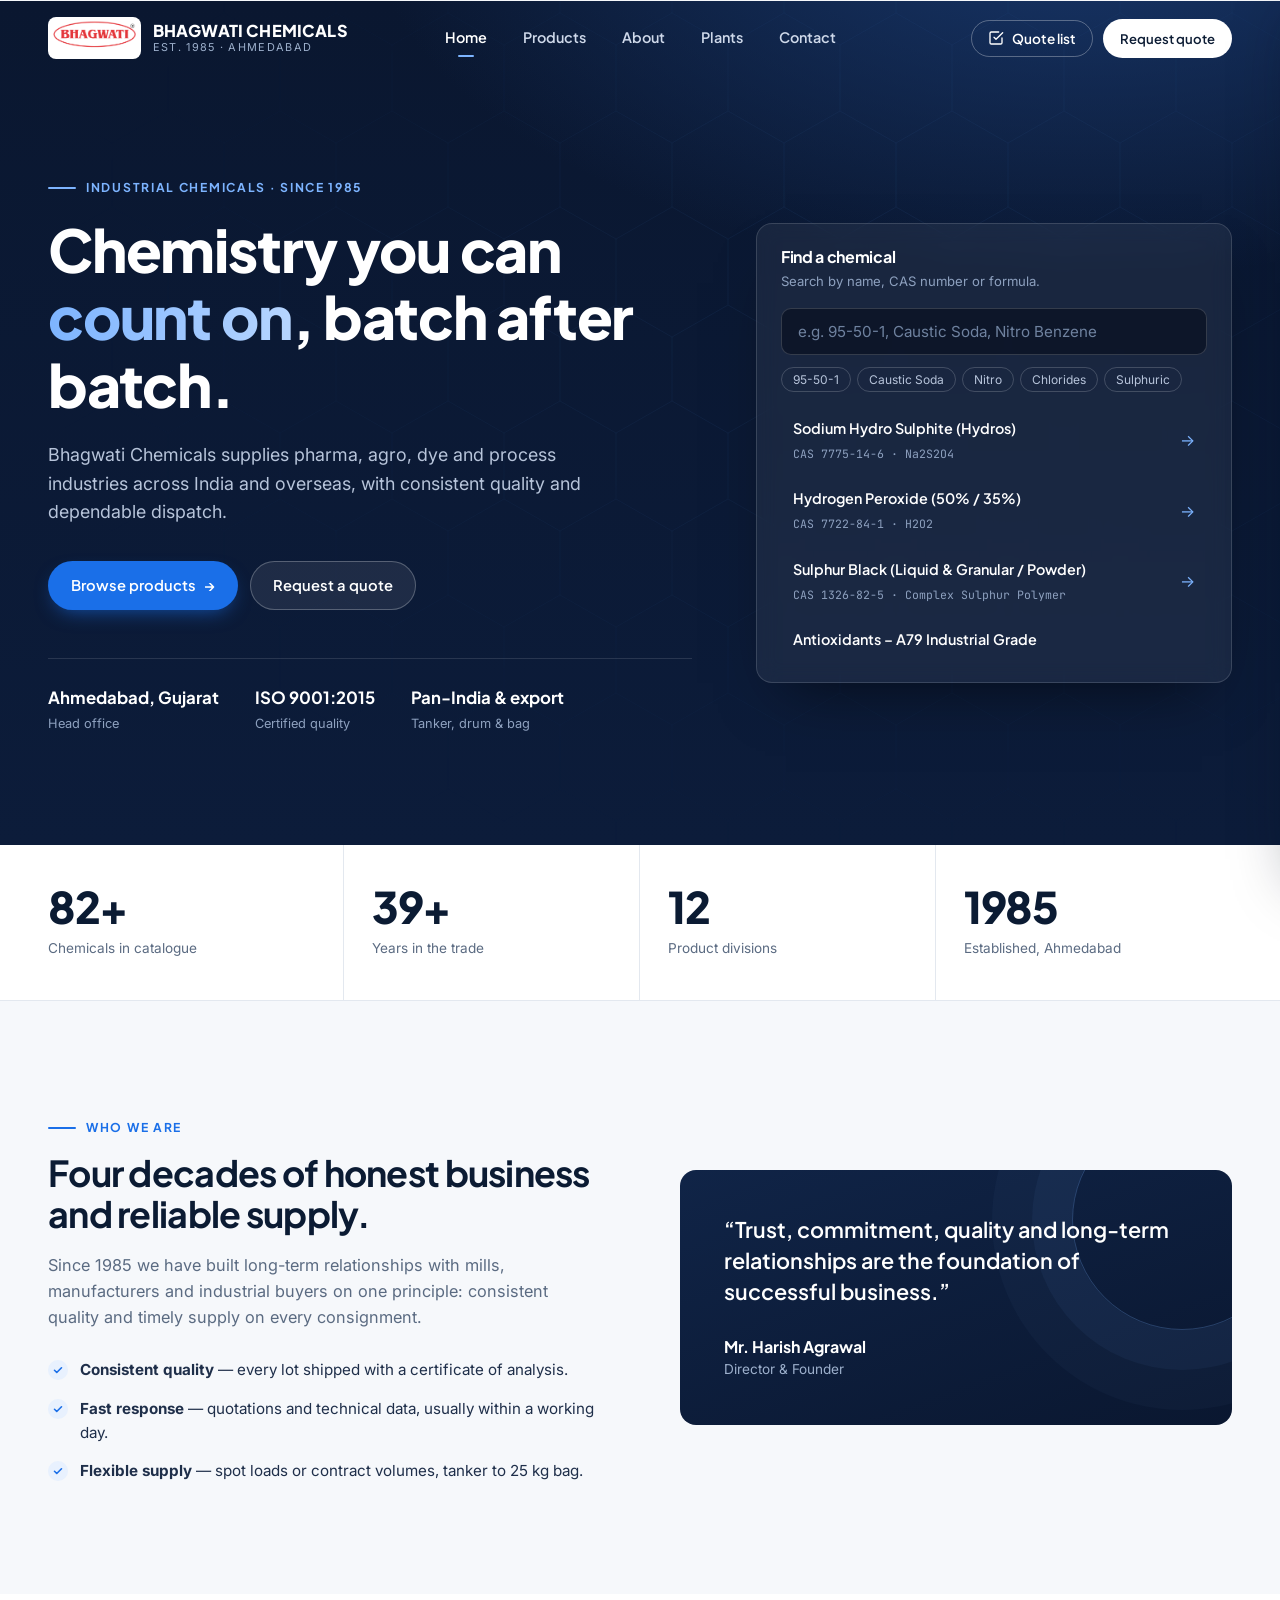
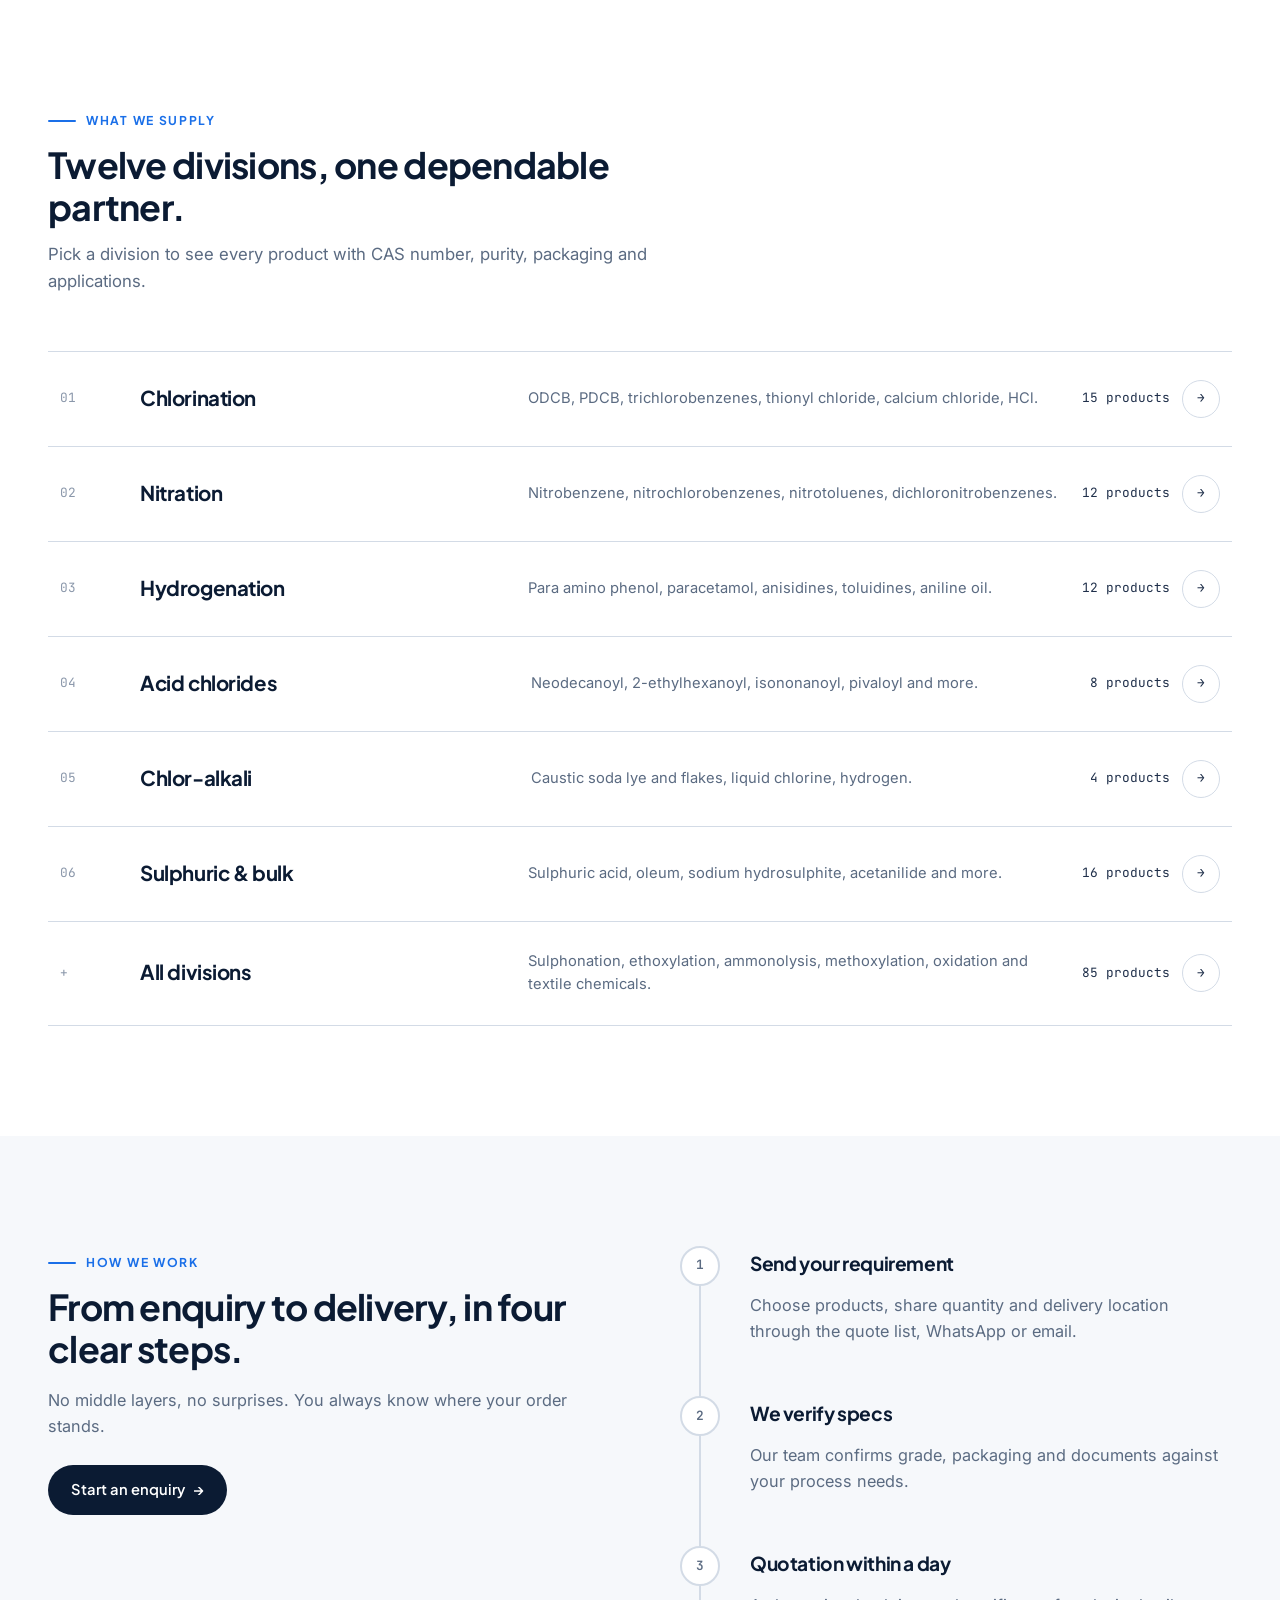
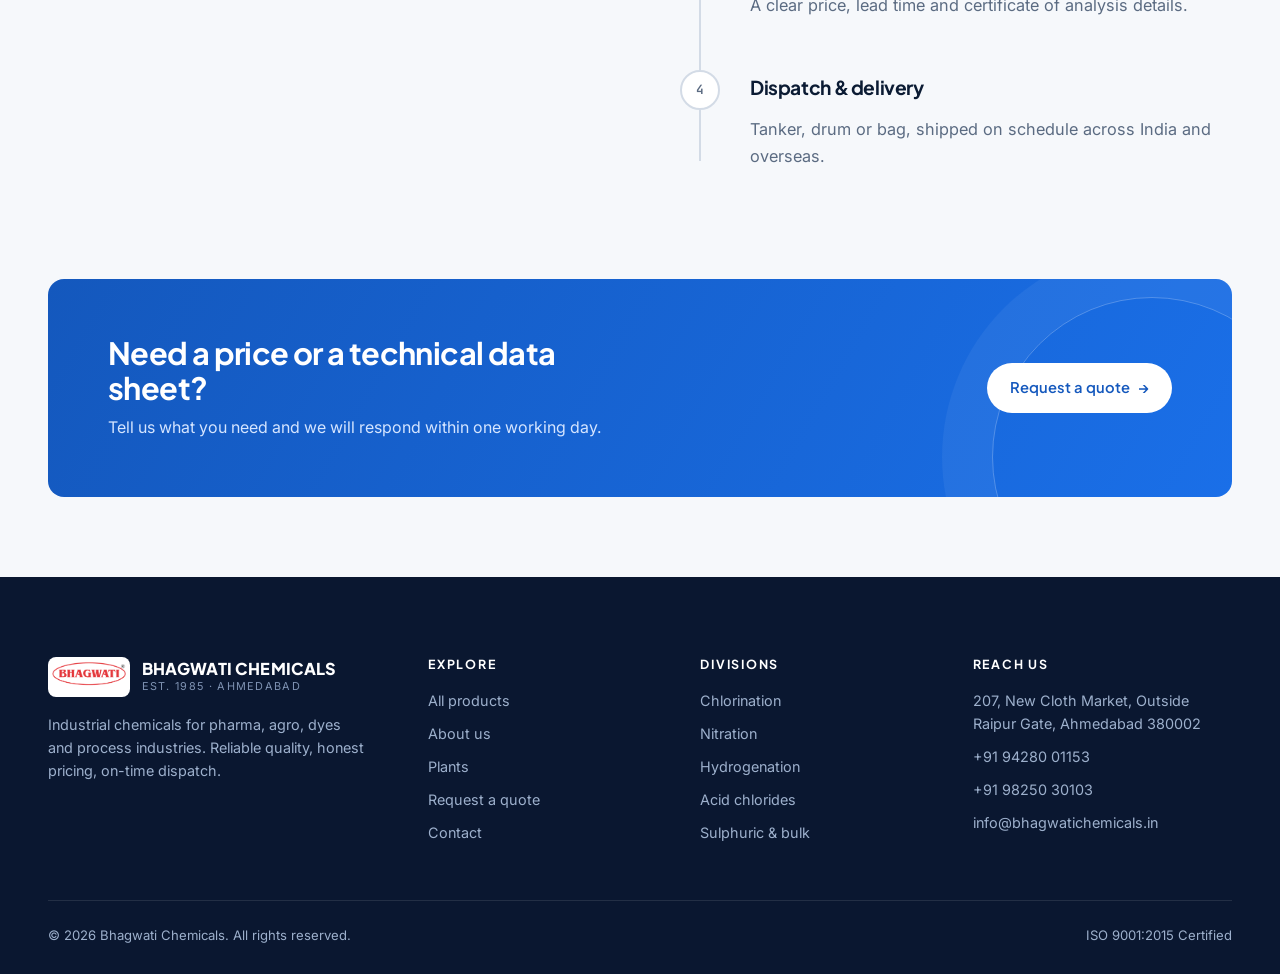
==== commit 4e7f422c: "UI Overhaul: Clean B2B design, interactive product comparison, accordion technical specs, scroll ani" ====
--- a/index.html
+++ b/index.html
@@ -3,592 +3,136 @@
 <head>
   <meta charset="UTF-8">
   <meta name="viewport" content="width=device-width, initial-scale=1.0">
-  <title>Bhagwati Chemicals | Industrial Chemical Manufacturer &amp; Supplier</title>
-  <meta name="description" content="Bhagwati Chemicals Ahmedabad – Trusted manufacturer and supplier of industrial chemicals for 40+ years. Complete portfolio of 85+ chemicals across chlorination, nitration, hydrogenation, acid chlorides, and bulk divisions.">
-  
-  <!-- Professional Fonts (No AI / Clean Corporate Grotesque + Monospace) -->
+  <title>Bhagwati Chemicals | Industrial Chemicals Since 1985</title>
+  <meta name="description" content="Bhagwati Chemicals, Ahmedabad. 85+ industrial chemicals across chlorination, nitration, hydrogenation, acid chlorides and bulk divisions. Trusted for 40+ years.">
   <link rel="preconnect" href="https://fonts.googleapis.com">
   <link rel="preconnect" href="https://fonts.gstatic.com" crossorigin>
-  <link href="https://fonts.googleapis.com/css2?family=Inter:wght@400;500;600;700&family=JetBrains+Mono:wght@400;500;600;700&family=Plus+Jakarta+Sans:wght@500;600;700;800&display=swap" rel="stylesheet">
-  
+  <link href="https://fonts.googleapis.com/css2?family=Inter:wght@400;500;600&family=JetBrains+Mono:wght@400;500;600&family=Plus+Jakarta+Sans:wght@500;600;700;800&display=swap" rel="stylesheet">
   <link rel="stylesheet" href="assets/css/style.css">
 </head>
-<body>
+<body data-page="home">
+  <div class="progress"></div>
+  <div id="site-header"></div>
 
-  <!-- Top Corporate Status Bar -->
-  <div class="top-alliance-bar">
-    <div class="container">
-      <div class="alliance-pill">
-        <span class="badge">ESTABLISHED 1985</span>
-        <span>Bhagwati Chemicals &bull; Industrial Chemical Manufacturer &amp; Global Supplier</span>
-      </div>
-      <div class="top-quick-contacts">
-        <a href="tel:+919428001153">
-          <svg width="13" height="13" viewBox="0 0 24 24" fill="none" stroke="currentColor" stroke-width="2"><path d="M22 16.92v3a2 2 0 0 1-2.18 2 19.79 19.79 0 0 1-8.63-3.07 19.5 19.5 0 0 1-6-6 19.79 19.79 0 0 1-3.07-8.67A2 2 0 0 1 4.11 2h3a2 2 0 0 1 2 1.72 12.84 12.84 0 0 0 .7 2.81 2 2 0 0 1-.45 2.11L8.09 9.91a16 16 0 0 0 6 6l1.27-1.27a2 2 0 0 1 2.11-.45 12.84 12.84 0 0 0 2.81.7A2 2 0 0 1 22 16.92z"></path></svg>
-          +91 9428001153
-        </a>
-        <a href="mailto:info@bhagwatichemicals.in">
-          <svg width="13" height="13" viewBox="0 0 24 24" fill="none" stroke="currentColor" stroke-width="2"><path d="M4 4h16c1.1 0 2 .9 2 2v12c0 1.1-.9 2-2 2H4c-1.1 0-2-.9-2-2V6c0-1.1.9-2 2-2z"></path><polyline points="22,6 12,13 2,6"></polyline></svg>
-          info@bhagwatichemicals.in
-        </a>
-        <span style="color: rgba(255,255,255,0.2);">|</span>
-        <span style="font-size: 0.76rem; color: #94a3b8;">ISO 9001:2015 Certified</span>
-      </div>
-    </div>
-  </div>
-
-  <!-- Main Corporate Header -->
-  <header class="site-header">
-    <div class="container">
-      <div class="brand-alliance">
-        <a href="index.html" class="brand-primary" title="Bhagwati Chemicals Homepage">
-          <img src="assets/images/bhagwati_logo.webp" alt="Bhagwati Chemicals Logo" class="brand-logo-img">
-          <div class="brand-text-block">
-            <span class="brand-title">BHAGWATI CHEMICALS</span>
-            <span class="brand-subtitle">Industrial Chemicals &bull; Est. 1985</span>
+  <main>
+    <!-- Hero -->
+    <section class="hero">
+      <div class="hero-lattice"></div>
+      <div class="wrap hero-grid">
+        <div>
+          <span class="eyebrow" data-reveal>Industrial chemicals · Since 1985</span>
+          <h1 data-reveal style="--d:.08s">Chemistry you can<br><em>count on</em>, batch after batch.</h1>
+          <p class="lead" data-reveal style="--d:.16s">Bhagwati Chemicals supplies pharma, agro, dye and process industries across India and overseas, with consistent quality and dependable dispatch.</p>
+          <div class="hero-cta" data-reveal style="--d:.24s">
+            <a href="products.html" class="btn btn-primary">Browse products <span class="arr">→</span></a>
+            <a href="inquiry.html" class="btn btn-light">Request a quote</a>
           </div>
-        </a>
-      </div>
-
-      <!-- Navigation -->
-      <nav class="main-nav" id="mainNav">
-        <a href="index.html" class="nav-link active">Home</a>
-        <a href="products.html" class="nav-link">Chemical Catalog (85+)</a>
-        <a href="about.html" class="nav-link">About Us</a>
-        <a href="infrastructure.html" class="nav-link">Manufacturing Plants</a>
-        <a href="inquiry.html" class="nav-link">Request Quote (RFQ)</a>
-        <a href="contact.html" class="nav-link">Contact</a>
-      </nav>
-
-      <div class="header-cta-group">
-        <button type="button" class="btn-rfq-tray open-rfq-drawer-btn" title="View Selected Chemicals for Quotation">
-          <svg width="16" height="16" viewBox="0 0 24 24" fill="none" stroke="currentColor" stroke-width="2"><path d="M14 2H6a2 2 0 0 0-2 2v16a2 2 0 0 0 2 2h12a2 2 0 0 0 2-2V8z"></path><polyline points="14 2 14 8 20 8"></polyline><line x1="16" y1="13" x2="8" y2="13"></line><line x1="16" y1="17" x2="8" y2="17"></line><polyline points="10 9 9 9 8 9"></polyline></svg>
-          <span>RFQ Tray</span>
-          <span class="badge-count rfq-count-badge" style="display: none;">0</span>
-        </button>
-
-        <a href="inquiry.html" class="btn-primary">
-          Request Spot Quote
-        </a>
-
-        <button class="mobile-nav-toggle" id="mobileNavToggle" aria-label="Toggle navigation">
-          <svg width="24" height="24" viewBox="0 0 24 24" fill="none" stroke="currentColor" stroke-width="2"><line x1="3" y1="12" x2="21" y2="12"></line><line x1="3" y1="6" x2="21" y2="6"></line><line x1="3" y1="18" x2="21" y2="18"></line></svg>
-        </button>
-      </div>
-    </div>
-  </header>
-
-  <!-- Hero Section (B2B Industrial Command Center) -->
-  <section class="b2b-hero">
-    <div class="container">
-      <div class="hero-grid">
-        <div class="hero-main-content">
-          <div class="hero-tag">
-            <span class="tag-dot"></span>
-            Direct Plant Manufacturing &bull; Pan-India &amp; Global Exports
-          </div>
-          <h1 class="hero-title">
-            Enterprise Chemical Manufacturing &amp; Global Supply.
-          </h1>
-          <p class="hero-description">
-            Serving the global pharma, agrochemical, dye intermediate, and industrial manufacturing sectors since 1985. Bhagwati Chemicals provides direct supply access to 85+ specialized chemicals manufactured across world-scale continuous production complexes in Gujarat.
-          </p>
-
-          <div class="hero-actions">
-            <a href="products.html" class="btn-primary">
-              <svg width="18" height="18" viewBox="0 0 24 24" fill="none" stroke="currentColor" stroke-width="2"><circle cx="11" cy="11" r="8"></circle><line x1="21" y1="21" x2="16.65" y2="16.65"></line></svg>
-              Explore Chemical Ledger (85+)
-            </a>
-            <a href="inquiry.html" class="btn-secondary">
-              Submit Direct Plant RFQ
-            </a>
-            <a href="https://wa.me/919428001153?text=Hello%20Bhagwati%20Chemicals,%20I%20would%20like%20to%20request%20a%20commercial%20quote%20for%20industrial%20chemicals." target="_blank" rel="noopener" class="btn-whatsapp">
-              <svg width="16" height="16" viewBox="0 0 24 24" fill="currentColor"><path d="M.057 24l1.687-6.163c-1.041-1.804-1.588-3.849-1.587-5.946.003-6.556 5.338-11.891 11.893-11.891 3.181.001 6.167 1.24 8.413 3.488 2.245 2.248 3.481 5.236 3.48 8.414-.003 6.557-5.338 11.892-11.893 11.892-1.99-.001-3.951-.5-5.688-1.448l-6.305 1.654zm6.597-3.807c1.676.995 3.276 1.591 5.392 1.592 5.448 0 9.886-4.434 9.889-9.885.002-5.462-4.415-9.89-9.881-9.892-5.452 0-9.887 4.434-9.889 9.884-.001 2.225.651 3.891 1.746 5.634l-.999 3.648 3.742-.981z"/></svg>
-              Instant WhatsApp Desk
-            </a>
-          </div>
-
-          <div style="display: flex; gap: 2rem; color: #94a3b8; font-size: 0.82rem; font-family: var(--font-mono);">
-            <div><strong style="color: #ffffff;">COMMERCIAL HEADQUARTERS:</strong> Ahmedabad, Gujarat</div>
-            <div><strong style="color: #ffffff;">MANUFACTURING PLANTS:</strong> Gandhidham &bull; Jhagadia &bull; Dahej &bull; Panoli</div>
+          <div class="hero-meta" data-reveal style="--d:.32s">
+            <div><b>Ahmedabad, Gujarat</b>Head office</div>
+            <div><b>ISO 9001:2015</b>Certified quality</div>
+            <div><b>Pan-India &amp; export</b>Tanker, drum &amp; bag</div>
           </div>
         </div>
 
-        <!-- Hero Chemical Finder Panel (Unique B2B Tool) -->
-        <div class="hero-finder-card">
-          <div class="finder-header">
-            <h3>
-              <svg width="18" height="18" viewBox="0 0 24 24" fill="none" stroke="currentColor" stroke-width="2"><path d="M2 3h6a4 4 0 0 1 4 4v14a3 3 0 0 0-3-3H2z"></path><path d="M22 3h-6a4 4 0 0 0-4 4v14a3 3 0 0 1 3-3h7z"></path></svg>
-              Quick Chemical &amp; CAS Finder
-            </h3>
-            <span class="finder-badge">85+ PRODUCTS</span>
+        <div class="finder" data-reveal="right" style="--d:.2s">
+          <h3>Find a chemical</h3>
+          <p>Search by name, CAS number or formula.</p>
+          <input id="heroFinderInput" class="finder-input" placeholder="e.g. 95-50-1, Caustic Soda, Nitro Benzene" autocomplete="off">
+          <div class="finder-tags">
+            <button type="button" data-tag="95-50-1">95-50-1</button>
+            <button type="button" data-tag="Caustic">Caustic Soda</button>
+            <button type="button" data-tag="Nitro">Nitro</button>
+            <button type="button" data-tag="Chloride">Chlorides</button>
+            <button type="button" data-tag="Sulphuric">Sulphuric</button>
           </div>
-
-          <div class="finder-input-wrapper">
-            <svg class="finder-input-icon" width="16" height="16" viewBox="0 0 24 24" fill="none" stroke="currentColor" stroke-width="2"><circle cx="11" cy="11" r="8"></circle><line x1="21" y1="21" x2="16.65" y2="16.65"></line></svg>
-            <input type="text" id="heroFinderInput" class="finder-input" placeholder="Search by CAS No, Chemical Name, Formula (e.g. 95-50-1, ODCB, Caustic Soda)..." autocomplete="off">
-          </div>
-
-          <div class="finder-quick-tags">
-            <span class="label">Quick Filters:</span>
-            <button type="button" class="finder-tag-btn" data-tag="95-50-1">ODCB (95-50-1)</button>
-            <button type="button" class="finder-tag-btn" data-tag="Caustic Soda">Caustic Soda</button>
-            <button type="button" class="finder-tag-btn" data-tag="Nitro">Nitro Benzene</button>
-            <button type="button" class="finder-tag-btn" data-tag="Hydros">Sodium Hydrosulphite</button>
-            <button type="button" class="finder-tag-btn" data-tag="Chloride">Thionyl Chloride</button>
-          </div>
-
-          <div class="finder-live-results" id="heroFinderResults">
-            <!-- Dynamic chemical autocomplete loaded by main.js -->
-          </div>
+          <div class="finder-list" id="heroFinderResults"></div>
         </div>
       </div>
-    </div>
-  </section>
+    </section>
 
-  <!-- Industrial Metric Ticker -->
-  <section class="industrial-ticker-bar">
-    <div class="container">
-      <div class="ticker-grid">
-        <div class="ticker-item">
-          <div class="ticker-number">85+</div>
-          <div class="ticker-label">Specialty &amp; Bulk Chemicals</div>
+    <!-- Stats -->
+    <section class="stats">
+      <div class="wrap stats-in">
+        <div class="stat" data-reveal><b><span data-count-to="85" data-suffix="+">0</span></b><span>Chemicals in catalogue</span></div>
+        <div class="stat" data-reveal style="--d:.08s"><b><span data-count-to="40" data-suffix="+">0</span></b><span>Years in the trade</span></div>
+        <div class="stat" data-reveal style="--d:.16s"><b><span data-count-to="12">0</span></b><span>Product divisions</span></div>
+        <div class="stat" data-reveal style="--d:.24s"><b>1985</b><span>Established, Ahmedabad</span></div>
+      </div>
+    </section>
+
+    <!-- About -->
+    <section class="sec">
+      <div class="wrap split">
+        <div data-reveal="left">
+          <span class="eyebrow" style="color:var(--accent)">Who we are</span>
+          <h2 style="margin-top:14px">Four decades of honest business and reliable supply.</h2>
+          <p>Since 1985 we have built long-term relationships with mills, manufacturers and industrial buyers on one principle: consistent quality and timely supply on every consignment.</p>
+          <ul class="ticks">
+            <li><span><b>Consistent quality</b> — every lot shipped with a certificate of analysis.</span></li>
+            <li><span><b>Fast response</b> — quotations and technical data, usually within a working day.</span></li>
+            <li><span><b>Flexible supply</b> — spot loads or contract volumes, tanker to 25 kg bag.</span></li>
+          </ul>
         </div>
-        <div class="ticker-item">
-          <div class="ticker-number">40+ Yrs</div>
-          <div class="ticker-label">Market Reputation (Est. 1985)</div>
-        </div>
-        <div class="ticker-item">
-          <div class="ticker-number">500,000+ MT</div>
-          <div class="ticker-label">Annual Combined Plant Capacity</div>
-        </div>
-        <div class="ticker-item">
-          <div class="ticker-number">100% Direct</div>
-          <div class="ticker-label">Continuous Plant Dispatch</div>
+        <div class="panel-dark" data-reveal="right">
+          <blockquote>“Trust, commitment, quality and long-term relationships are the foundation of successful business.”</blockquote>
+          <cite><b>Mr. Harish Agrawal</b>Director &amp; Founder</cite>
         </div>
       </div>
-    </div>
-  </section>
+    </section>
 
-  <!-- Integrated Production & Supply Synergy -->
-  <section class="section-py" style="background-color: #ffffff;">
-    <div class="container">
-      <div class="section-header center">
-        <span class="section-pretitle">The Bhagwati Advantage</span>
-        <h2 class="section-title">Integrated Manufacturing &amp; Supply Synergy</h2>
-        <p class="section-lead">
-          Bhagwati Chemicals combines four decades of commercial trust with high-capacity continuous chemical manufacturing complexes across Gujarat.
-        </p>
-      </div>
-
-      <div class="production-architecture">
-        <div class="alliance-flow-grid">
-          <!-- Node 1: Buyer Inquiry -->
-          <div class="alliance-node">
-            <div class="node-header">
-              <span class="node-title">1. Commercial Inbound</span>
-              <span class="node-tag trading">Buyer RFQ</span>
-            </div>
-            <p class="node-body">
-              Buyer submits procurement specs, targeted CAS numbers, annual contracts, or spot tonnage via this portal or WhatsApp desk.
-            </p>
-            <div class="node-meta">
-              Handled by: Bhagwati Commercial Desk (Ahmedabad)
-            </div>
-          </div>
-
-          <!-- Connector -->
-          <div class="flow-connector">
-            <svg viewBox="0 0 24 24" fill="none" stroke="currentColor" stroke-width="2"><path d="M5 12h14"></path><path d="m12 5 7 7-7 7"></path></svg>
-            <span>Plant Routing</span>
-          </div>
-
-          <!-- Node 2: Manufacturing Execution -->
-          <div class="alliance-node">
-            <div class="node-header">
-              <span class="node-title">2. Continuous Production</span>
-              <span class="node-tag mfg">Plant Facilities</span>
-            </div>
-            <p class="node-body">
-              Tonnages are produced and batched in our dedicated chemical complexes in Gandhidham, Jhagadia, and Dahej with full GLC laboratory testing.
-            </p>
-            <div class="node-meta">
-              Units: Membrane Chlor-Alkali, Nitration, Hydrogenation
-            </div>
-          </div>
-
-          <!-- Connector -->
-          <div class="flow-connector">
-            <svg viewBox="0 0 24 24" fill="none" stroke="currentColor" stroke-width="2"><path d="M5 12h14"></path><path d="m12 5 7 7-7 7"></path></svg>
-            <span>Dispatch</span>
-          </div>
-
-          <!-- Node 3: Fulfilment & Logistics -->
-          <div class="alliance-node">
-            <div class="node-header">
-              <span class="node-title">3. Dedicated Logistics</span>
-              <span class="node-tag dispatch">ISO &amp; Tankers</span>
-            </div>
-            <p class="node-body">
-              Consignments are dispatched in dedicated road tankers, ISO containers, GI drums, or jumbo bags with complete COA batch documentation.
-            </p>
-            <div class="node-meta">
-              Domestic Pan-India &bull; Global Ports (Mundra/Kandla)
-            </div>
-          </div>
+    <!-- Divisions -->
+    <section class="sec sec-white">
+      <div class="wrap">
+        <div class="sec-head" data-reveal>
+          <span class="eyebrow">What we supply</span>
+          <h2>Twelve divisions, one dependable partner.</h2>
+          <p>Pick a division to see every product with CAS number, purity, packaging and applications.</p>
+        </div>
+        <div class="index">
+          <a href="products.html?category=Chlorination+Process" data-reveal><span class="n">01</span><h3>Chlorination</h3><p>ODCB, PDCB, trichlorobenzenes, thionyl chloride, calcium chloride, HCl.</p><span class="c"><span><span data-div="Chlorination Process"></span> products</span><i>→</i></span></a>
+          <a href="products.html?category=Nitration+Process" data-reveal><span class="n">02</span><h3>Nitration</h3><p>Nitrobenzene, nitrochlorobenzenes, nitrotoluenes, dichloronitrobenzenes.</p><span class="c"><span><span data-div="Nitration Process"></span> products</span><i>→</i></span></a>
+          <a href="products.html?category=Hydrogenation+Process" data-reveal><span class="n">03</span><h3>Hydrogenation</h3><p>Para amino phenol, paracetamol, anisidines, toluidines, aniline oil.</p><span class="c"><span><span data-div="Hydrogenation Process"></span> products</span><i>→</i></span></a>
+          <a href="products.html?category=Acid+Chlorides" data-reveal><span class="n">04</span><h3>Acid chlorides</h3><p>Neodecanoyl, 2-ethylhexanoyl, isononanoyl, pivaloyl and more.</p><span class="c"><span><span data-div="Acid Chlorides"></span> products</span><i>→</i></span></a>
+          <a href="products.html?category=Chlor-Alkali+%26+Electrolysis" data-reveal><span class="n">05</span><h3>Chlor-alkali</h3><p>Caustic soda lye and flakes, liquid chlorine, hydrogen.</p><span class="c"><span><span data-div="Chlor-Alkali &amp; Electrolysis"></span> products</span><i>→</i></span></a>
+          <a href="products.html?category=Sulphuric+%26+Bulk+Chemical+Division" data-reveal><span class="n">06</span><h3>Sulphuric &amp; bulk</h3><p>Sulphuric acid, oleum, sodium hydrosulphite, acetanilide and more.</p><span class="c"><span><span data-div="Sulphuric &amp; Bulk Chemical Division"></span> products</span><i>→</i></span></a>
+          <a href="products.html" data-reveal><span class="n">+</span><h3>All divisions</h3><p>Sulphonation, ethoxylation, ammonolysis, methoxylation, oxidation and textile chemicals.</p><span class="c"><span><span data-total></span> products</span><i>→</i></span></a>
         </div>
       </div>
-    </div>
-  </section>
+    </section>
 
-  <!-- Chemical Process Divisions (Grid of Technical Divisions) -->
-  <section class="section-py" style="background-color: var(--steel-100);">
-    <div class="container">
-      <div class="section-header">
-        <span class="section-pretitle">Manufacturing Capabilities</span>
-        <h2 class="section-title">11 Core Chemical Reaction Divisions</h2>
-        <p class="section-lead">
-          Explore our full industrial spectrum manufactured under stringent ISO 9001:2015 quality regimes across Gujarat.
-        </p>
-      </div>
-
-      <div style="display: grid; grid-template-columns: repeat(auto-fit, minmax(320px, 1fr)); gap: 1.5rem; margin-bottom: 2.5rem;">
-        
-        <!-- Division 1 -->
-        <div style="background: #ffffff; border: 1px solid var(--steel-300); border-radius: var(--radius-lg); padding: 1.5rem; border-left: 4px solid #0284c7;">
-          <div style="display: flex; justify-content: space-between; align-items: flex-start; margin-bottom: 0.5rem;">
-            <h3 style="font-size: 1.15rem; color: var(--navy-900);">Chlorination Process</h3>
-            <span class="font-mono" style="font-size: 0.75rem; background: var(--steel-100); padding: 0.2rem 0.5rem; border-radius: 4px;">15 Products</span>
-          </div>
-          <p style="font-size: 0.85rem; color: var(--steel-600); margin-bottom: 1rem;">
-            Ortho Dichloro Benzene (ODCB), Para Dichloro Benzene (PDCB), 1,2,4-TCB, Chlorinated Paraffin, Thionyl Chloride, and Calcium Chloride range.
-          </p>
-          <a href="products.html?category=Chlorination+Process" class="btn-secondary" style="width: 100%; font-size: 0.82rem; padding: 0.45rem;">View Chlorination Products &rarr;</a>
+    <!-- Process -->
+    <section class="sec">
+      <div class="wrap split" style="align-items:start">
+        <div class="sec-head" style="position:sticky;top:120px" data-reveal="left">
+          <span class="eyebrow">How we work</span>
+          <h2>From enquiry to delivery, in four clear steps.</h2>
+          <p>No middle layers, no surprises. You always know where your order stands.</p>
+          <a href="inquiry.html" class="btn btn-dark" style="margin-top:26px">Start an enquiry <span class="arr">→</span></a>
         </div>
-
-        <!-- Division 2 -->
-        <div style="background: #ffffff; border: 1px solid var(--steel-300); border-radius: var(--radius-lg); padding: 1.5rem; border-left: 4px solid #1e40af;">
-          <div style="display: flex; justify-content: space-between; align-items: flex-start; margin-bottom: 0.5rem;">
-            <h3 style="font-size: 1.15rem; color: var(--navy-900);">Nitration Process</h3>
-            <span class="font-mono" style="font-size: 0.75rem; background: var(--steel-100); padding: 0.2rem 0.5rem; border-radius: 4px;">12 Products</span>
-          </div>
-          <p style="font-size: 0.85rem; color: var(--steel-600); margin-bottom: 1rem;">
-            Nitro Benzene, PNCB, ONCB, MNCB, 2,4-DNCB, 2,5-DCNB, 3,4-DCNB, and Nitrotoluene isomers for dyes, pesticides, and pharma.
-          </p>
-          <a href="products.html?category=Nitration+Process" class="btn-secondary" style="width: 100%; font-size: 0.82rem; padding: 0.45rem;">View Nitration Products &rarr;</a>
-        </div>
-
-        <!-- Division 3 -->
-        <div style="background: #ffffff; border: 1px solid var(--steel-300); border-radius: var(--radius-lg); padding: 1.5rem; border-left: 4px solid #0369a1;">
-          <div style="display: flex; justify-content: space-between; align-items: flex-start; margin-bottom: 0.5rem;">
-            <h3 style="font-size: 1.15rem; color: var(--navy-900);">Hydrogenation Process</h3>
-            <span class="font-mono" style="font-size: 0.75rem; background: var(--steel-100); padding: 0.2rem 0.5rem; border-radius: 4px;">12 Products</span>
-          </div>
-          <p style="font-size: 0.85rem; color: var(--steel-600); margin-bottom: 1rem;">
-            Para Amino Phenol (PAP), Paracetamol active grade, 3,4-DCA, 2,5-DCA, Ortho Anisidine, Para Anisidine, Aniline Oil, and Toluidines.
-          </p>
-          <a href="products.html?category=Hydrogenation+Process" class="btn-secondary" style="width: 100%; font-size: 0.82rem; padding: 0.45rem;">View Hydrogenation Products &rarr;</a>
-        </div>
-
-        <!-- Division 4 -->
-        <div style="background: #ffffff; border: 1px solid var(--steel-300); border-radius: var(--radius-lg); padding: 1.5rem; border-left: 4px solid #b45309;">
-          <div style="display: flex; justify-content: space-between; align-items: flex-start; margin-bottom: 0.5rem;">
-            <h3 style="font-size: 1.15rem; color: var(--navy-900);">Acid Chlorides Division</h3>
-            <span class="font-mono" style="font-size: 0.75rem; background: var(--steel-100); padding: 0.2rem 0.5rem; border-radius: 4px;">8 Products</span>
-          </div>
-          <p style="font-size: 0.85rem; color: var(--steel-600); margin-bottom: 1rem;">
-            Neodecanoyl Chloride, 2-Ethylhexanoyl Chloride, Isononanoyl Chloride, Isobutyryl, Pivaloyl, and Isophthaloyl Chlorides.
-          </p>
-          <a href="products.html?category=Acid+Chlorides" class="btn-secondary" style="width: 100%; font-size: 0.82rem; padding: 0.45rem;">View Acid Chlorides &rarr;</a>
-        </div>
-
-        <!-- Division 5 -->
-        <div style="background: #ffffff; border: 1px solid var(--steel-300); border-radius: var(--radius-lg); padding: 1.5rem; border-left: 4px solid #0f766e;">
-          <div style="display: flex; justify-content: space-between; align-items: flex-start; margin-bottom: 0.5rem;">
-            <h3 style="font-size: 1.15rem; color: var(--navy-900);">Chlor-Alkali &amp; Electrolysis</h3>
-            <span class="font-mono" style="font-size: 0.75rem; background: var(--steel-100); padding: 0.2rem 0.5rem; border-radius: 4px;">4 Products</span>
-          </div>
-          <p style="font-size: 0.85rem; color: var(--steel-600); margin-bottom: 1rem;">
-            Caustic Soda Lye (48-50%), Caustic Soda Flakes (99.5%), Liquid Chlorine in tonners, and compressed Hydrogen gas.
-          </p>
-          <a href="products.html?category=Chlor-Alkali+%26+Electrolysis" class="btn-secondary" style="width: 100%; font-size: 0.82rem; padding: 0.45rem;">View Chlor-Alkali Products &rarr;</a>
-        </div>
-
-        <!-- Division 6 -->
-        <div style="background: #ffffff; border: 1px solid var(--steel-300); border-radius: var(--radius-lg); padding: 1.5rem; border-left: 4px solid #6366f1;">
-          <div style="display: flex; justify-content: space-between; align-items: flex-start; margin-bottom: 0.5rem;">
-            <h3 style="font-size: 1.15rem; color: var(--navy-900);">Sulphuric &amp; Bulk Division</h3>
-            <span class="font-mono" style="font-size: 0.75rem; background: var(--steel-100); padding: 0.2rem 0.5rem; border-radius: 4px;">16 Products</span>
-          </div>
-          <p style="font-size: 0.85rem; color: var(--steel-600); margin-bottom: 1rem;">
-            Sulphuric Acid 98%, Oleum 23%/65%, Sodium Hydrosulphite 88-90%, Sulphur Dioxide, Sodium Sulphate, and Acetanilide.
-          </p>
-          <a href="products.html?category=Sulphuric+%26+Bulk+Chemical+Division" class="btn-secondary" style="width: 100%; font-size: 0.82rem; padding: 0.45rem;">View Bulk Division &rarr;</a>
-        </div>
-
-      </div>
-
-      <div style="text-align: center;">
-        <a href="products.html" class="btn-primary" style="padding: 0.8rem 2rem; font-size: 1rem;">
-          Open Complete Interactive Chemical Master Ledger &rarr;
-        </a>
-      </div>
-    </div>
-  </section>
-
-  <!-- Leadership & Market Heritage (Harish Agrawal, Ahmedabad) -->
-  <section class="section-py" style="background-color: #ffffff;">
-    <div class="container">
-      <div style="display: grid; grid-template-columns: 1fr 1.25fr; gap: 3.5rem; align-items: center;">
-        <div>
-          <div style="background: var(--steel-100); border: 1px solid var(--steel-300); border-radius: var(--radius-lg); padding: 2rem;">
-            <div style="font-size: 0.8rem; text-transform: uppercase; color: var(--heritage-gold); font-weight: 700; letter-spacing: 0.05em; margin-bottom: 0.5rem;">
-              DIRECTOR &amp; FOUNDER
-            </div>
-            <h3 style="font-size: 1.6rem; color: var(--navy-900); margin-bottom: 0.75rem;">Mr. Harish Agrawal</h3>
-            <p style="font-size: 0.92rem; color: var(--steel-700); line-height: 1.65; margin-bottom: 1.5rem;">
-              "Trust, commitment, verified quality, and transparent long-term relationships are the bedrock of our chemical enterprise. In four decades of serving India’s industrial base, we have never compromised on supply integrity."
-            </p>
-            <div style="border-top: 1px solid var(--steel-300); padding-top: 1rem; font-size: 0.82rem; color: var(--steel-600); display: flex; flex-direction: column; gap: 0.4rem;">
-              <div><strong>Headquarters:</strong> 207, New Cloth Market, Raipur, Ahmedabad &bull; 380002</div>
-              <div><strong>Direct Contact:</strong> +91 9428001153 / +91 9825030103</div>
-            </div>
-          </div>
-        </div>
-
-        <div>
-          <span class="section-pretitle">Four Decades of Trust</span>
-          <h2 class="section-title">A Legacy Built on Chemical Consistency</h2>
-          <p style="font-size: 0.98rem; color: var(--steel-700); line-height: 1.7; margin-bottom: 1.25rem;">
-            Established in 1985 in Ahmedabad, Gujarat, <strong>Bhagwati Chemicals</strong> has grown from a specialized textile and processing chemical supplier into one of western India’s most dependable industrial chemical manufacturing and supply organizations.
-          </p>
-          <p style="font-size: 0.98rem; color: var(--steel-700); line-height: 1.7; margin-bottom: 1.5rem;">
-            Operating high-capacity continuous production facilities in Gandhidham/Kutch, Jhagadia, and Dahej, our infrastructure supplies industrial end-users across India, Bangladesh, the Middle East, and Southeast Asia.
-          </p>
-
-          <div style="display: grid; grid-template-columns: 1fr 1fr; gap: 1rem;">
-            <div style="border-left: 2px solid var(--navy-900); padding-left: 0.75rem;">
-              <strong style="color: var(--navy-900); display: block; font-size: 0.9rem;">Spot &amp; Contract Procurement</strong>
-              <span style="font-size: 0.82rem; color: var(--steel-600);">Flexible spot tonnage and long-term quarterly contracts.</span>
-            </div>
-            <div style="border-left: 2px solid var(--navy-900); padding-left: 0.75rem;">
-              <strong style="color: var(--navy-900); display: block; font-size: 0.9rem;">Guaranteed Laboratory COA</strong>
-              <span style="font-size: 0.82rem; color: var(--steel-600);">Gas Chromatography (GLC) assay certification with every lot.</span>
-            </div>
-          </div>
+        <div class="steps">
+          <div class="steps-line"><div class="steps-fill"></div></div>
+          <div class="step"><span class="dot">1</span><h3>Send your requirement</h3><p>Choose products, share quantity and delivery location through the quote list, WhatsApp or email.</p></div>
+          <div class="step"><span class="dot">2</span><h3>We verify specs</h3><p>Our team confirms grade, packaging and documents against your process needs.</p></div>
+          <div class="step"><span class="dot">3</span><h3>Quotation within a day</h3><p>A clear price, lead time and certificate of analysis details.</p></div>
+          <div class="step"><span class="dot">4</span><h3>Dispatch &amp; delivery</h3><p>Tanker, drum or bag, shipped on schedule across India and overseas.</p></div>
         </div>
       </div>
-    </div>
-  </section>
+    </section>
 
-  <!-- Technical Spec Sheet Modal Backdrop -->
-  <div class="modal-backdrop" id="productDossierModal">
-    <div class="dossier-modal-window">
-      <div class="modal-header-bar">
-        <div>
-          <h2 id="modalChemTitle">Chemical Technical Dossier</h2>
-          <div class="meta-line" id="modalChemMeta">CAS: Loading...</div>
-        </div>
-        <button class="modal-close-btn" id="closeModalBtn" aria-label="Close modal">&times;</button>
-      </div>
-
-      <div class="modal-body-scroll" id="modalChemBody">
-        <!-- Loaded dynamically by main.js -->
-      </div>
-
-      <div class="modal-footer-bar">
-        <div style="font-size: 0.82rem; color: var(--steel-600);">
-          Need spot pricing or container logistics?
-        </div>
-        <div style="display: flex; gap: 0.75rem;">
-          <button type="button" class="btn-secondary" id="modalWhatsAppBtn">
-            Instant WhatsApp Quote
-          </button>
-          <button type="button" class="btn-primary" id="modalRfqActionBtn">
-            Add to RFQ Tray +
-          </button>
+    <!-- CTA -->
+    <section class="sec-tight" style="padding-top:0">
+      <div class="wrap">
+        <div class="band" data-reveal="zoom">
+          <div><h2>Need a price or a technical data sheet?</h2><p>Tell us what you need and we will respond within one working day.</p></div>
+          <a href="inquiry.html" class="btn">Request a quote <span class="arr">→</span></a>
         </div>
       </div>
-    </div>
-  </div>
+    </section>
+  </main>
 
-  <!-- RFQ Drawer System -->
-  <div id="rfqDrawerBackdrop" style="display: none; position: fixed; inset: 0; background: rgba(0,0,0,0.5); z-index: 1040;"></div>
-  
-  <div class="rfq-drawer" id="rfqDrawer">
-    <div class="drawer-header">
-      <div>
-        <h3>Commercial Procurement Tray</h3>
-        <div style="font-size: 0.75rem; color: var(--steel-300);">Direct Plant Dispatch</div>
-      </div>
-      <button type="button" id="closeRfqDrawerBtn" style="background: none; border: none; color: #fff; font-size: 1.5rem; cursor: pointer;">&times;</button>
-    </div>
-
-    <div class="drawer-body">
-      <div style="margin-bottom: 1.25rem;">
-        <label style="font-size: 0.78rem; text-transform: uppercase; font-weight: 700; color: var(--steel-600); display: block; margin-bottom: 0.5rem;">
-          Selected Products for Quote:
-        </label>
-        <div id="rfqSelectedItemsContainer">
-          <!-- Populated dynamically -->
-        </div>
-      </div>
-
-      <form id="rfqDrawerForm">
-        <div class="rfq-form-group">
-          <label for="rfqName">Contact Person Name *</label>
-          <input type="text" id="rfqName" class="rfq-form-control" placeholder="e.g. Rajesh Shah" required>
-        </div>
-
-        <div class="rfq-form-group">
-          <label for="rfqCompany">Company / Enterprise Name *</label>
-          <input type="text" id="rfqCompany" class="rfq-form-control" placeholder="e.g. Apex Pharma Ltd / Gujarat Textiles" required>
-        </div>
-
-        <div style="display: grid; grid-template-columns: 1fr 1fr; gap: 0.75rem;">
-          <div class="rfq-form-group">
-            <label for="rfqPhone">Phone / WhatsApp *</label>
-            <input type="tel" id="rfqPhone" class="rfq-form-control" placeholder="+91 9876543210" required>
-          </div>
-          <div class="rfq-form-group">
-            <label for="rfqEmail">Official Email *</label>
-            <input type="email" id="rfqEmail" class="rfq-form-control" placeholder="procurement@company.com" required>
-          </div>
-        </div>
-
-        <div style="display: grid; grid-template-columns: 1fr 1fr; gap: 0.75rem;">
-          <div class="rfq-form-group">
-            <label for="rfqQuantity">Required Quantity (MT / Kg) *</label>
-            <input type="text" id="rfqQuantity" class="rfq-form-control" placeholder="e.g. 15 MT / Tanker" required>
-          </div>
-          <div class="rfq-form-group">
-            <label for="rfqPackaging">Packaging Specification</label>
-            <select id="rfqPackaging" class="rfq-form-control">
-              <option value="Road Tanker Load">Dedicated Road Tanker</option>
-              <option value="ISO Tank Container">ISO Tank Container</option>
-              <option value="250 Kg GI / MS Drums">250 Kg GI / MS Drums</option>
-              <option value="HDPE Carboys / Drums">HDPE Carboys / Drums</option>
-              <option value="1000 Kg Jumbo Bags">1000 Kg Jumbo Bags</option>
-              <option value="25-50 Kg HDPE Bags">25-50 Kg HDPE Bags</option>
-            </select>
-          </div>
-        </div>
-
-        <div class="rfq-form-group">
-          <label for="rfqLocation">Delivery Destination / Port *</label>
-          <input type="text" id="rfqLocation" class="rfq-form-control" placeholder="e.g. Ankleshwar, Dahej, Vapi, Mundra Port" required>
-        </div>
-
-        <div class="rfq-form-group">
-          <label for="rfqNotes">Grade / Technical Specifications Required</label>
-          <textarea id="rfqNotes" class="rfq-form-control" rows="2" placeholder="Specify required purity percentage, target delivery date, or TDS request..."></textarea>
-        </div>
-
-        <div class="rfq-channel-toggle">
-          <span class="channel-label">Select Inquiry Processing Channel:</span>
-          <div style="display: flex; gap: 1rem; font-size: 0.82rem;">
-            <label style="display: flex; align-items: center; gap: 0.35rem; cursor: pointer;">
-              <input type="radio" name="rfqChannel" value="whatsapp" checked>
-              <strong>Direct WhatsApp Desk</strong>
-            </label>
-            <label style="display: flex; align-items: center; gap: 0.35rem; cursor: pointer;">
-              <input type="radio" name="rfqChannel" value="email">
-              <strong>Official Commercial Email</strong>
-            </label>
-          </div>
-        </div>
-
-        <div style="background: #f0fdf4; border: 1px solid #bbf7d0; padding: 0.75rem; border-radius: 4px; font-size: 0.76rem; color: #166534; margin-bottom: 1.25rem;">
-          &check; Inquiries submitted are formatted with full technical CAS parameters for fast commercial processing.
-        </div>
-
-        <button type="submit" class="btn-primary" style="width: 100%; padding: 0.75rem; font-size: 0.95rem;">
-          Dispatch RFQ to Commercial Desk &rarr;
-        </button>
-      </form>
-    </div>
-  </div>
-
-  <!-- Corporate Footer -->
-  <footer class="site-footer">
-    <div class="container">
-      <div class="footer-grid">
-        <div class="footer-brand">
-          <h4>BHAGWATI CHEMICALS</h4>
-          <p class="footer-desc">
-            Trusted industrial chemical manufacturer and distributor established in 1985. Delivering consistent quality across bulk, fine, and specialty chemical portfolios.
-          </p>
-          <div style="font-size: 0.78rem; color: #94a3b8; font-family: var(--font-mono);">
-            CERTIFICATIONS: ISO 9001:2015 &bull; GST COMPLIANT
-          </div>
-        </div>
-
-        <div class="footer-col">
-          <h5>Product Divisions</h5>
-          <ul class="footer-links">
-            <li><a href="products.html?category=Chlorination+Process">Chlorination Process</a></li>
-            <li><a href="products.html?category=Nitration+Process">Nitration Process</a></li>
-            <li><a href="products.html?category=Hydrogenation+Process">Hydrogenation Process</a></li>
-            <li><a href="products.html?category=Acid+Chlorides">Acid Chlorides</a></li>
-            <li><a href="products.html?category=Chlor-Alkali+%26+Electrolysis">Chlor-Alkali &amp; Caustic</a></li>
-            <li><a href="products.html?category=Sulphuric+%26+Bulk+Chemical+Division">Sulphuric &amp; Bulk Chemicals</a></li>
-          </ul>
-        </div>
-
-        <div class="footer-col">
-          <h5>Enterprise Links</h5>
-          <ul class="footer-links">
-            <li><a href="index.html">Home</a></li>
-            <li><a href="products.html">All 85+ Chemicals</a></li>
-            <li><a href="about.html">About Us</a></li>
-            <li><a href="infrastructure.html">Manufacturing Plants</a></li>
-            <li><a href="inquiry.html">Request Quote (RFQ)</a></li>
-            <li><a href="contact.html">Contact Us</a></li>
-          </ul>
-        </div>
-
-        <div class="footer-col">
-          <h5>Commercial Contacts</h5>
-          <div class="footer-contact-item">
-            <svg width="18" height="18" viewBox="0 0 24 24" fill="none" stroke="currentColor" stroke-width="2"><path d="M21 10c0 7-9 13-9 13s-9-6-9-13a9 9 0 0 1 18 0z"></path><circle cx="12" cy="10" r="3"></circle></svg>
-            <div>
-              <strong>Commercial Office:</strong><br>
-              207, New Cloth Market, Outside Raipur Gate, Raipur, Ahmedabad &bull; 380002, Gujarat, India.
-            </div>
-          </div>
-          <div class="footer-contact-item">
-            <svg width="18" height="18" viewBox="0 0 24 24" fill="none" stroke="currentColor" stroke-width="2"><path d="M22 16.92v3a2 2 0 0 1-2.18 2 19.79 19.79 0 0 1-8.63-3.07 19.5 19.5 0 0 1-6-6 19.79 19.79 0 0 1-3.07-8.67A2 2 0 0 1 4.11 2h3a2 2 0 0 1 2 1.72 12.84 12.84 0 0 0 .7 2.81 2 2 0 0 1-.45 2.11L8.09 9.91a16 16 0 0 0 6 6l1.27-1.27a2 2 0 0 1 2.11-.45 12.84 12.84 0 0 0 2.81.7A2 2 0 0 1 22 16.92z"></path></svg>
-            <div>
-              <strong>Sales Desks:</strong><br>
-              +91 9428001153<br>
-              +91 9825030103
-            </div>
-          </div>
-          <div class="footer-contact-item">
-            <svg width="18" height="18" viewBox="0 0 24 24" fill="none" stroke="currentColor" stroke-width="2"><path d="M4 4h16c1.1 0 2 .9 2 2v12c0 1.1-.9 2-2 2H4c-1.1 0-2-.9-2-2V6c0-1.1.9-2 2-2z"></path><polyline points="22,6 12,13 2,6"></polyline></svg>
-            <div>
-              <strong>Official Inquiries:</strong><br>
-              info@bhagwatichemicals.in
-            </div>
-          </div>
-        </div>
-      </div>
-
-      <div class="footer-bottom">
-        <div>
-          &copy; 2026 Bhagwati Chemicals. All rights reserved. ISO 9001:2015 Certified.
-        </div>
-        <div style="display: flex; gap: 1.5rem;">
-          <a href="inquiry.html">Terms of Procurement</a>
-          <a href="inquiry.html">ISO Quality Policy</a>
-          <a href="contact.html">Plant Safety</a>
-        </div>
-      </div>
-    </div>
-  </footer>
-
-  <!-- Scripts -->
+  <div id="site-footer"></div>
   <script src="assets/js/products-data.js"></script>
+  <script src="assets/js/layout.js"></script>
   <script src="assets/js/main.js"></script>
 </body>
 </html>
--- a/assets/css/style.css
+++ b/assets/css/style.css
@@ -1,1603 +1,610 @@
 /* ==========================================================================
-   BHAGWATI CHEMICALS INDUSTRIAL ENTERPRISE
-   B2B Chemical Procurement Portal & Master Technical Ledger
-   Professional Industrial Theme | High-Authority Corporate Aesthetic
+   BHAGWATI CHEMICALS — Design system
+   Modern, restrained B2B. Navy + single blue accent. Light surfaces.
    ========================================================================== */
 
 :root {
-  /* Color Palette - Maritime Navy & Precision Industrial Steel */
-  --navy-950: #070d18;
-  --navy-900: #0b1528;
-  --navy-850: #0f1d36;
-  --navy-800: #142646;
-  --navy-700: #1e3a6c;
-  
-  --steel-900: #0f172a;
-  --steel-800: #1e293b;
-  --steel-700: #334155;
-  --steel-600: #475569;
-  --steel-500: #64748b;
-  --steel-400: #94a3b8;
-  --steel-300: #cbd5e1;
-  --steel-200: #e2e8f0;
-  --steel-100: #f1f5f9;
-  --steel-50:  #f8fafc;
-  
-  /* Brand Accents */
-  --accent-blue: #0284c7;
-  --accent-blue-hover: #0369a1;
-  --accent-blue-subtle: #e0f2fe;
-  --accent-cobalt: #1d4ed8;
-  --accent-cobalt-dark: #1e40af;
-  
-  --heritage-gold: #b45309;
-  --heritage-gold-bg: #fef3c7;
-  --heritage-amber: #d97706;
-  
-  --success-green: #047857;
-  --success-bg: #d1fae5;
-  
-  /* Layout & Geometry */
-  --font-heading: 'Plus Jakarta Sans', -apple-system, BlinkMacSystemFont, "Segoe UI", Roboto, sans-serif;
-  --font-body: 'Inter', -apple-system, BlinkMacSystemFont, "Segoe UI", Roboto, sans-serif;
-  --font-mono: 'JetBrains Mono', 'Roboto Mono', 'SFMono-Regular', Consolas, monospace;
-  
-  --container-max: 1320px;
-  --radius-sm: 4px;
-  --radius-md: 6px;
-  --radius-lg: 8px;
-  --radius-xl: 12px;
-  
-  --shadow-sm: 0 1px 2px 0 rgba(15, 23, 42, 0.05);
-  --shadow-md: 0 4px 6px -1px rgba(15, 23, 42, 0.07), 0 2px 4px -2px rgba(15, 23, 42, 0.05);
-  --shadow-lg: 0 10px 15px -3px rgba(15, 23, 42, 0.08), 0 4px 6px -4px rgba(15, 23, 42, 0.04);
-  --shadow-subtle: 0 0 0 1px rgba(15, 23, 42, 0.06);
-}
-
-/* Reset & Base Styles */
-*, *::before, *::after {
-  box-sizing: border-box;
-  margin: 0;
-  padding: 0;
-}
-
-html {
+  --ink: #0b1b33;
+  --ink-2: #1f2f4a;
+  --muted: #5b6b82;
+  --soft: #8a97aa;
+  --line: #e3e8ef;
+  --line-2: #d3dbe6;
+  --bg: #f6f8fb;
+  --white: #ffffff;
+  --navy: #0a1730;
+  --navy-2: #102447;
+  --accent: #1a6fe8;
+  --accent-d: #1458bd;
+  --accent-soft: #e8f1fe;
+  --gold: #c8892b;
+  --ok: #0f8a5f;
+
+  --f-head: 'Plus Jakarta Sans', system-ui, -apple-system, 'Segoe UI', sans-serif;
+  --f-body: 'Inter', system-ui, -apple-system, 'Segoe UI', sans-serif;
+  --f-mono: 'JetBrains Mono', ui-monospace, Consolas, monospace;
+
+  --wrap: 1240px;
+  --r: 10px;
+  --r-lg: 16px;
+  --ease: cubic-bezier(.22, .8, .3, 1);
+  --shadow: 0 1px 2px rgba(11,27,51,.04), 0 8px 24px -12px rgba(11,27,51,.14);
+  --shadow-lg: 0 24px 60px -20px rgba(11,27,51,.28);
+}
+
+*, *::before, *::after { box-sizing: border-box; margin: 0; padding: 0; }
+html { scroll-behavior: smooth; }
+body {
+  font-family: var(--f-body);
+  color: var(--ink-2);
+  background: var(--bg);
+  line-height: 1.6;
   font-size: 16px;
-  scroll-behavior: smooth;
-}
-
-body {
-  font-family: var(--font-body);
-  color: var(--steel-800);
-  background-color: var(--steel-50);
-  line-height: 1.6;
   -webkit-font-smoothing: antialiased;
-  -moz-osx-font-smoothing: grayscale;
-}
-
-img {
-  max-width: 100%;
-  height: auto;
-  display: block;
-}
-
-a {
-  color: var(--accent-blue);
-  text-decoration: none;
-  transition: color 0.15s ease, border-color 0.15s ease;
-}
-
-a:hover {
-  color: var(--accent-blue-hover);
-}
-
-/* Typography Standards */
-h1, h2, h3, h4, h5, h6 {
-  font-family: var(--font-heading);
-  color: var(--steel-900);
-  font-weight: 700;
-  line-height: 1.25;
-  letter-spacing: -0.02em;
-}
-
-h1 { font-size: clamp(2rem, 3.5vw, 3rem); font-weight: 800; }
-h2 { font-size: clamp(1.6rem, 2.5vw, 2.25rem); font-weight: 700; }
-h3 { font-size: clamp(1.25rem, 1.8vw, 1.5rem); font-weight: 600; }
-h4 { font-size: 1.15rem; font-weight: 600; }
-
-.font-mono {
-  font-family: var(--font-mono);
-  letter-spacing: -0.03em;
-}
-
-/* Utility Layout */
-.container {
-  width: 100%;
-  max-width: var(--container-max);
-  margin-left: auto;
-  margin-right: auto;
-  padding-left: 1.5rem;
-  padding-right: 1.5rem;
-}
-
-/* TOP STATUS & ALLIANCE BAR */
-.top-alliance-bar {
-  background-color: var(--navy-950);
-  color: var(--steel-400);
-  font-size: 0.82rem;
-  border-bottom: 1px solid rgba(255, 255, 255, 0.08);
-  padding: 0.5rem 0;
-}
-
-.top-alliance-bar .container {
-  display: flex;
-  align-items: center;
-  justify-content: space-between;
-  flex-wrap: wrap;
-  gap: 0.75rem;
-}
-
-.alliance-pill {
-  display: inline-flex;
-  align-items: center;
-  gap: 0.5rem;
-  color: #fff;
-  font-weight: 500;
-}
-
-.alliance-pill span.badge {
-  background: rgba(2, 132, 199, 0.25);
-  color: #38bdf8;
-  border: 1px solid rgba(56, 189, 248, 0.4);
-  font-size: 0.7rem;
-  font-weight: 700;
-  padding: 0.15rem 0.45rem;
-  border-radius: var(--radius-sm);
-  text-transform: uppercase;
-  letter-spacing: 0.05em;
-}
-
-.top-quick-contacts {
-  display: flex;
-  align-items: center;
-  gap: 1.25rem;
-}
-
-.top-quick-contacts a {
-  color: var(--steel-300);
-  display: inline-flex;
-  align-items: center;
-  gap: 0.35rem;
-  font-size: 0.8rem;
-}
-
-.top-quick-contacts a:hover {
-  color: #fff;
-}
-
-/* HEADER & NAVIGATION */
-.site-header {
-  background-color: #ffffff;
-  border-bottom: 1px solid var(--steel-200);
-  position: sticky;
-  top: 0;
-  z-index: 100;
-  box-shadow: var(--shadow-sm);
-}
-
-.site-header .container {
-  display: flex;
-  align-items: center;
-  justify-content: space-between;
-  height: 80px;
-}
-
-/* Dual Brand Identity */
-.brand-alliance {
-  display: flex;
-  align-items: center;
-  gap: 1.25rem;
-}
-
-.brand-primary {
-  display: flex;
-  align-items: center;
-  gap: 0.75rem;
-  text-decoration: none;
-}
-
-.brand-logo-img {
-  height: 48px;
-  width: auto;
-  object-fit: contain;
-}
-
-.brand-text-block {
-  display: flex;
-  flex-direction: column;
-}
-
-.brand-title {
-  font-family: var(--font-heading);
-  font-size: 1.25rem;
-  font-weight: 800;
-  color: var(--navy-900);
-  line-height: 1.1;
-  letter-spacing: -0.02em;
-}
-
-.brand-subtitle {
-  font-size: 0.72rem;
-  color: var(--steel-500);
-  text-transform: uppercase;
-  letter-spacing: 0.06em;
-  font-weight: 600;
-}
-
-.brand-divider {
-  width: 1px;
-  height: 38px;
-  background-color: var(--steel-200);
-}
-
-.brand-secondary {
-  display: flex;
-  align-items: center;
-  gap: 0.6rem;
-  text-decoration: none;
-}
-
-.brand-kcil-img {
-  height: 34px;
-  width: auto;
-  object-fit: contain;
-}
-
-.brand-kcil-text {
-  display: flex;
-  flex-direction: column;
-}
-
-.brand-kcil-label {
-  font-size: 0.65rem;
-  color: var(--steel-500);
-  text-transform: uppercase;
-  font-weight: 600;
-  letter-spacing: 0.04em;
-}
-
-.brand-kcil-name {
-  font-family: var(--font-heading);
-  font-size: 0.95rem;
-  font-weight: 700;
-  color: var(--navy-800);
-  line-height: 1.1;
-}
-
-/* Navigation Links */
-.main-nav {
-  display: flex;
-  align-items: center;
-  gap: 1.75rem;
-}
-
-.nav-link {
-  font-family: var(--font-heading);
-  font-size: 0.92rem;
-  font-weight: 600;
-  color: var(--steel-700);
-  padding: 0.5rem 0.2rem;
+}
+img { max-width: 100%; display: block; }
+a { color: inherit; text-decoration: none; }
+button { font-family: inherit; cursor: pointer; }
+h1, h2, h3, h4 { font-family: var(--f-head); color: var(--ink); line-height: 1.15; letter-spacing: -0.02em; }
+h1 { font-size: clamp(2.3rem, 4.6vw, 3.9rem); font-weight: 800; }
+h2 { font-size: clamp(1.7rem, 2.8vw, 2.5rem); font-weight: 700; }
+h3 { font-size: 1.2rem; font-weight: 700; }
+.mono { font-family: var(--f-mono); }
+.wrap { width: 100%; max-width: var(--wrap); margin: 0 auto; padding: 0 28px; }
+:focus-visible { outline: 2px solid var(--accent); outline-offset: 2px; border-radius: 4px; }
+
+/* ---------- Scroll progress ---------- */
+.progress {
+  position: fixed; top: 0; left: 0; height: 3px; width: 100%;
+  background: linear-gradient(90deg, var(--accent), #5aa2ff);
+  transform-origin: 0 50%; transform: scaleX(0); z-index: 300;
+}
+
+/* ---------- Buttons ---------- */
+.btn {
+  display: inline-flex; align-items: center; justify-content: center; gap: 8px;
+  font-family: var(--f-head); font-weight: 600; font-size: .92rem;
+  padding: 12px 22px; border-radius: 999px; border: 1px solid transparent;
+  transition: transform .25s var(--ease), background .2s, color .2s, border-color .2s, box-shadow .25s;
+  white-space: nowrap;
+}
+.btn:hover { transform: translateY(-2px); }
+.btn-primary { background: var(--accent); color: #fff; box-shadow: 0 8px 20px -8px rgba(26,111,232,.7); }
+.btn-primary:hover { background: var(--accent-d); }
+.btn-dark { background: var(--ink); color: #fff; }
+.btn-dark:hover { background: var(--navy-2); }
+.btn-ghost { background: transparent; color: var(--ink); border-color: var(--line-2); }
+.btn-ghost:hover { border-color: var(--ink); }
+.btn-light { background: rgba(255,255,255,.08); color: #fff; border-color: rgba(255,255,255,.25); }
+.btn-light:hover { background: rgba(255,255,255,.16); }
+.btn-wa { background: #14866f; color: #fff; }
+.btn-wa:hover { background: #0f6e5b; }
+.btn-sm { padding: 8px 16px; font-size: .82rem; }
+.btn .arr { transition: transform .25s var(--ease); }
+.btn:hover .arr { transform: translateX(4px); }
+
+/* ---------- Header ---------- */
+.nav {
+  position: sticky; top: 0; z-index: 200;
+  background: rgba(246,248,251,.0);
+  border-bottom: 1px solid transparent;
+  transition: background .3s, border-color .3s, box-shadow .3s, backdrop-filter .3s;
+}
+.nav.scrolled {
+  background: rgba(255,255,255,.86);
+  backdrop-filter: saturate(160%) blur(14px);
+  -webkit-backdrop-filter: saturate(160%) blur(14px);
+  border-color: var(--line);
+  box-shadow: 0 6px 24px -16px rgba(11,27,51,.2);
+}
+.nav-in {
+  display: grid; grid-template-columns: 1fr auto 1fr; align-items: center;
+  height: 76px; transition: height .3s var(--ease);
+}
+.nav.scrolled .nav-in { height: 64px; }
+.brand { display: flex; align-items: center; gap: 12px; justify-self: start; }
+.brand img { height: 42px; width: auto; transition: height .3s var(--ease); }
+.nav.scrolled .brand img { height: 36px; }
+.brand-t { display: flex; flex-direction: column; line-height: 1.1; }
+.brand-t b { font-family: var(--f-head); font-weight: 800; font-size: 1.02rem; letter-spacing: .01em; color: var(--ink); }
+.brand-t span { font-size: .68rem; color: var(--muted); letter-spacing: .12em; text-transform: uppercase; margin-top: 3px; }
+.links { display: flex; align-items: center; gap: 4px; justify-self: center; }
+.links a {
+  position: relative; font-family: var(--f-head); font-weight: 600; font-size: .9rem;
+  color: var(--ink-2); padding: 10px 16px; border-radius: 999px; transition: color .2s, background .2s;
+}
+.links a:hover { background: rgba(26,111,232,.07); color: var(--accent); }
+.links a.active { color: var(--accent); }
+.links a.active::after {
+  content: ''; position: absolute; left: 50%; bottom: 3px; width: 16px; height: 2px;
+  background: var(--accent); border-radius: 2px; transform: translateX(-50%);
+}
+.nav-actions { display: flex; align-items: center; gap: 10px; justify-self: end; }
+.links-actions { display: none; }
+.rfq-btn {
   position: relative;
-  transition: color 0.15s ease;
-}
-
-.nav-link:hover, .nav-link.active {
-  color: var(--navy-900);
-}
-
-.nav-link.active::after {
-  content: '';
-  position: absolute;
-  bottom: -4px;
-  left: 0;
-  right: 0;
-  height: 2px;
-  background-color: var(--accent-blue);
-}
-
-.header-cta-group {
-  display: flex;
-  align-items: center;
-  gap: 0.75rem;
-}
-
-.btn-rfq-tray {
-  display: inline-flex;
-  align-items: center;
-  gap: 0.5rem;
-  background-color: var(--steel-100);
-  color: var(--steel-800);
-  font-size: 0.85rem;
-  font-weight: 600;
-  padding: 0.55rem 0.9rem;
-  border-radius: var(--radius-md);
-  border: 1px solid var(--steel-200);
-  cursor: pointer;
-  transition: all 0.15s ease;
-}
-
-.btn-rfq-tray:hover {
-  background-color: var(--steel-200);
-  color: var(--navy-950);
-}
-
-.btn-rfq-tray .badge-count {
-  background-color: var(--accent-cobalt);
-  color: #fff;
-  font-size: 0.7rem;
-  padding: 0.1rem 0.4rem;
-  border-radius: 9999px;
-  font-weight: 700;
-}
-
-.btn-primary {
-  display: inline-flex;
-  align-items: center;
-  justify-content: center;
-  gap: 0.5rem;
-  background-color: var(--navy-900);
-  color: #ffffff;
-  font-family: var(--font-heading);
-  font-size: 0.88rem;
-  font-weight: 600;
-  padding: 0.6rem 1.25rem;
-  border-radius: var(--radius-md);
-  border: 1px solid var(--navy-950);
-  cursor: pointer;
-  transition: all 0.15s ease;
-  text-decoration: none;
-}
-
-.btn-primary:hover {
-  background-color: var(--navy-800);
-  color: #ffffff;
-  box-shadow: var(--shadow-sm);
-}
-
-.btn-secondary {
-  display: inline-flex;
-  align-items: center;
-  justify-content: center;
-  gap: 0.5rem;
-  background-color: #ffffff;
-  color: var(--steel-800);
-  font-family: var(--font-heading);
-  font-size: 0.88rem;
-  font-weight: 600;
-  padding: 0.6rem 1.15rem;
-  border-radius: var(--radius-md);
-  border: 1px solid var(--steel-300);
-  cursor: pointer;
-  transition: all 0.15s ease;
-}
-
-.btn-secondary:hover {
-  background-color: var(--steel-100);
-  border-color: var(--steel-400);
-  color: var(--navy-900);
-}
-
-.btn-whatsapp {
-  display: inline-flex;
-  align-items: center;
-  justify-content: center;
-  gap: 0.5rem;
-  background-color: #128c7e;
-  color: #ffffff;
-  font-weight: 600;
-  font-size: 0.88rem;
-  padding: 0.6rem 1.15rem;
-  border-radius: var(--radius-md);
-  border: 1px solid #075e54;
-  cursor: pointer;
-  transition: background-color 0.15s ease;
-}
-
-.btn-whatsapp:hover {
-  background-color: #0d7367;
-  color: #ffffff;
-}
-
-/* Mobile Toggle */
-.mobile-nav-toggle {
-  display: none;
-  background: none;
-  border: 1px solid var(--steel-300);
-  padding: 0.4rem;
-  border-radius: var(--radius-sm);
-  cursor: pointer;
-}
-
-/* HERO SECTION - ARCHITECTURAL / B2B FOCUS */
-.b2b-hero {
-  background-color: var(--navy-950);
-  color: #ffffff;
-  padding: 4.5rem 0 4rem;
-  border-bottom: 1px solid rgba(255, 255, 255, 0.08);
-  position: relative;
+  display: inline-flex; align-items: center; gap: 8px; background: transparent;
+  border: 1px solid var(--line-2); border-radius: 999px; padding: 9px 16px;
+  font-family: var(--f-head); font-weight: 600; font-size: .85rem; color: var(--ink);
+  transition: border-color .2s, background .2s;
+}
+.rfq-btn:hover { border-color: var(--ink); background: #fff; }
+.rfq-count {
+  display: none; min-width: 20px; height: 20px; padding: 0 6px; align-items: center; justify-content: center;
+  background: var(--accent); color: #fff; font-size: .7rem; font-weight: 700; border-radius: 999px;
+}
+.rfq-count.pop { animation: pop .4s var(--ease); }
+@keyframes pop { 0% { transform: scale(.6); } 60% { transform: scale(1.25); } 100% { transform: scale(1); } }
+.burger { display: none; width: 42px; height: 42px; border-radius: 10px; border: 1px solid var(--line-2); background: #fff; align-items: center; justify-content: center; }
+.burger span, .burger span::before, .burger span::after {
+  display: block; width: 18px; height: 2px; background: var(--ink); border-radius: 2px; position: relative; transition: transform .3s var(--ease), background .2s;
+}
+.burger span::before, .burger span::after { content: ''; position: absolute; left: 0; }
+.burger span::before { top: -6px; } .burger span::after { top: 6px; }
+.burger.open span { background: transparent; }
+.burger.open span::before { transform: translateY(6px) rotate(45deg); }
+.burger.open span::after { transform: translateY(-6px) rotate(-45deg); }
+
+/* ---------- Hero ---------- */
+.hero {
+  position: relative; overflow: hidden; color: #fff;
+  background: radial-gradient(1200px 600px at 85% -10%, #18376b 0%, transparent 60%), linear-gradient(180deg, var(--navy) 0%, #0c1c3a 100%);
+  margin-top: -76px; padding: 170px 0 110px;
+}
+.hero-lattice {
+  position: absolute; inset: -10% 0; opacity: .5; pointer-events: none;
+  background-image: url("data:image/svg+xml,%3Csvg xmlns='http://www.w3.org/2000/svg' width='112' height='194' viewBox='0 0 112 194'%3E%3Cg fill='none' stroke='%2360a5ff' stroke-opacity='.13' stroke-width='1'%3E%3Cpath d='M56 0l56 32v64l-56 32L0 96V32z'/%3E%3Cpath d='M56 128v66M0 96l-0 0M112 96v0'/%3E%3C/g%3E%3C/svg%3E");
+  background-size: 112px 194px;
+  mask-image: radial-gradient(ellipse at 70% 40%, #000 10%, transparent 70%);
+  -webkit-mask-image: radial-gradient(ellipse at 70% 40%, #000 10%, transparent 70%);
+  animation: drift 60s linear infinite; will-change: transform;
+}
+@keyframes drift { to { background-position: 224px 388px; } }
+.hero-grid { position: relative; display: grid; grid-template-columns: 1.15fr .85fr; gap: 64px; align-items: center; }
+.eyebrow {
+  display: inline-flex; align-items: center; gap: 10px; font-family: var(--f-head);
+  font-size: .76rem; font-weight: 700; letter-spacing: .14em; text-transform: uppercase; color: #7db4ff;
+}
+.eyebrow::before { content: ''; width: 28px; height: 2px; background: currentColor; border-radius: 2px; }
+.hero h1 { color: #fff; margin: 18px 0 22px; }
+.hero h1 em { font-style: normal; background: linear-gradient(90deg, #7db4ff, #b6d5ff); -webkit-background-clip: text; background-clip: text; color: transparent; }
+.hero p.lead { color: #b7c4da; font-size: 1.12rem; max-width: 560px; margin-bottom: 34px; }
+.hero-cta { display: flex; gap: 12px; flex-wrap: wrap; }
+.hero-meta { display: flex; gap: 36px; margin-top: 48px; padding-top: 26px; border-top: 1px solid rgba(255,255,255,.12); }
+.hero-meta div { font-size: .8rem; color: #8ea1bf; }
+.hero-meta b { display: block; color: #fff; font-family: var(--f-head); font-size: 1.05rem; margin-bottom: 2px; }
+
+.finder {
+  background: rgba(255,255,255,.06); border: 1px solid rgba(255,255,255,.14);
+  border-radius: var(--r-lg); padding: 24px; backdrop-filter: blur(10px);
+  box-shadow: 0 30px 60px -30px rgba(0,0,0,.6);
+}
+.finder h3 { color: #fff; font-size: 1rem; margin-bottom: 4px; }
+.finder > p { color: #8ea1bf; font-size: .82rem; margin-bottom: 16px; }
+.finder-input {
+  width: 100%; background: rgba(5,12,28,.6); border: 1px solid rgba(255,255,255,.16);
+  color: #fff; font-family: var(--f-body); font-size: .95rem; padding: 13px 16px; border-radius: 10px; outline: none;
+  transition: border-color .2s, box-shadow .2s;
+}
+.finder-input::placeholder { color: #6f829f; }
+.finder-input:focus { border-color: #5aa2ff; box-shadow: 0 0 0 3px rgba(90,162,255,.2); }
+.finder-tags { display: flex; flex-wrap: wrap; gap: 6px; margin: 12px 0 14px; }
+.finder-tags button {
+  background: transparent; border: 1px solid rgba(255,255,255,.18); color: #b7c4da;
+  font-size: .75rem; padding: 4px 11px; border-radius: 999px; transition: all .2s;
+}
+.finder-tags button:hover { background: rgba(255,255,255,.12); color: #fff; }
+.finder-list { max-height: 252px; overflow-y: auto; scrollbar-width: thin; scrollbar-color: #2b4572 transparent; }
+.finder-row {
+  display: flex; align-items: center; justify-content: space-between; gap: 12px;
+  padding: 11px 12px; border-radius: 9px; color: #fff; transition: background .2s, transform .25s var(--ease);
+}
+.finder-row:hover { background: rgba(255,255,255,.09); transform: translateX(4px); }
+.finder-row b { font-family: var(--f-head); font-size: .9rem; font-weight: 600; display: block; }
+.finder-row small { font-family: var(--f-mono); font-size: .72rem; color: #8ea1bf; }
+.finder-row .go { color: #7db4ff; transition: transform .25s var(--ease); }
+.finder-row:hover .go { transform: translateX(3px); }
+.finder-empty { color: #8ea1bf; font-size: .85rem; padding: 14px 6px; }
+
+/* ---------- Sections ---------- */
+section { position: relative; }
+.sec { padding: 110px 0; }
+.sec-tight { padding: 80px 0; }
+.sec-white { background: #fff; }
+.sec-head { max-width: 680px; margin-bottom: 56px; }
+.sec-head .eyebrow { color: var(--accent); margin-bottom: 14px; }
+.sec-head p { color: var(--muted); font-size: 1.05rem; margin-top: 14px; }
+
+/* Stats strip */
+.stats { background: #fff; border-bottom: 1px solid var(--line); }
+.stats-in { display: grid; grid-template-columns: repeat(4, 1fr); }
+.stat { padding: 40px 28px; border-right: 1px solid var(--line); }
+.stat:first-child { padding-left: 0; }
+.stat:last-child { border-right: 0; }
+.stat b { font-family: var(--f-head); font-size: clamp(2rem, 3.4vw, 2.9rem); font-weight: 800; color: var(--ink); letter-spacing: -0.03em; display: block; line-height: 1; }
+.stat > span { font-size: .85rem; color: var(--muted); margin-top: 10px; display: block; }
+
+/* Header over dark hero (before scrolling) */
+.brand img { background: #fff; border-radius: 8px; padding: 3px 5px; }
+.nav:not(.scrolled) .brand-t b { color: #fff; }
+.nav:not(.scrolled) .brand-t span { color: #9db0cc; }
+.nav:not(.scrolled) .rfq-btn { color: #fff; border-color: rgba(255,255,255,.3); }
+.nav:not(.scrolled) .rfq-btn:hover { background: rgba(255,255,255,.1); border-color: #fff; }
+.nav:not(.scrolled) .quote { background: #fff; color: var(--ink); }
+.nav:not(.scrolled) .burger { background: transparent; border-color: rgba(255,255,255,.3); }
+.nav:not(.scrolled) .burger span, .nav:not(.scrolled) .burger span::before, .nav:not(.scrolled) .burger span::after { background: #fff; }
+.nav:not(.scrolled) .burger.open span { background: transparent; }
+@media (min-width: 901px) {
+  .nav:not(.scrolled) .links a { color: #cfd9ea; }
+  .nav:not(.scrolled) .links a:hover { background: rgba(255,255,255,.1); color: #fff; }
+  .nav:not(.scrolled) .links a.active { color: #fff; }
+  .nav:not(.scrolled) .links a.active::after { background: #7db4ff; }
+}
+
+/* Split */
+.split { display: grid; grid-template-columns: 1fr 1fr; gap: 80px; align-items: center; }
+.split p { color: var(--muted); margin-top: 18px; font-size: 1.02rem; }
+.ticks { list-style: none; margin-top: 28px; display: grid; gap: 14px; }
+.ticks li { display: flex; gap: 12px; align-items: flex-start; font-size: .95rem; }
+.ticks li::before {
+  content: ''; flex: none; width: 20px; height: 20px; margin-top: 2px; border-radius: 50%;
+  background: var(--accent-soft) url("data:image/svg+xml,%3Csvg xmlns='http://www.w3.org/2000/svg' viewBox='0 0 24 24' fill='none' stroke='%231a6fe8' stroke-width='3.2' stroke-linecap='round' stroke-linejoin='round'%3E%3Cpath d='M5 12.5l4.5 4.5L19 7.5'/%3E%3C/svg%3E") center/12px no-repeat;
+}
+.panel-dark {
+  background: linear-gradient(160deg, var(--navy-2), var(--navy)); color: #fff; border-radius: var(--r-lg);
+  padding: 44px; position: relative; overflow: hidden;
+}
+.panel-dark::after {
+  content: ''; position: absolute; right: -60px; top: -60px; width: 220px; height: 220px; border-radius: 50%;
+  border: 1px solid rgba(125,180,255,.25); box-shadow: 0 0 0 40px rgba(125,180,255,.05), 0 0 0 80px rgba(125,180,255,.03);
+}
+.panel-dark blockquote { font-family: var(--f-head); font-size: 1.35rem; line-height: 1.45; font-weight: 600; color: #fff; position: relative; z-index: 1; }
+.panel-dark cite { display: block; margin-top: 26px; font-style: normal; font-size: .85rem; color: #9db0cc; position: relative; z-index: 1; }
+.panel-dark cite b { color: #fff; display: block; font-family: var(--f-head); font-size: 1rem; }
+
+/* Division index (interactive list, not cards) */
+.index { border-top: 1px solid var(--line-2); }
+.index a {
+  position: relative; display: grid; grid-template-columns: 56px 1.1fr 1.6fr auto; gap: 24px; align-items: center;
+  padding: 28px 12px; border-bottom: 1px solid var(--line-2); transition: padding .35s var(--ease), background .3s;
   overflow: hidden;
 }
-
-/* Subtle architectural grid pattern, no tacky neon glows */
-.b2b-hero::before {
-  content: '';
-  position: absolute;
-  top: 0; left: 0; right: 0; bottom: 0;
-  background-image: 
-    linear-gradient(to right, rgba(255, 255, 255, 0.02) 1px, transparent 1px),
-    linear-gradient(to bottom, rgba(255, 255, 255, 0.02) 1px, transparent 1px);
-  background-size: 40px 40px;
-  pointer-events: none;
-}
-
-.hero-grid {
-  display: grid;
-  grid-template-columns: 1.25fr 0.85fr;
-  gap: 3.5rem;
-  align-items: center;
-  position: relative;
-  z-index: 1;
-}
-
-.hero-tag {
-  display: inline-flex;
-  align-items: center;
-  gap: 0.6rem;
-  background: rgba(255, 255, 255, 0.08);
-  border: 1px solid rgba(255, 255, 255, 0.15);
-  color: var(--steel-300);
-  font-size: 0.78rem;
-  font-weight: 600;
-  text-transform: uppercase;
-  letter-spacing: 0.06em;
-  padding: 0.35rem 0.8rem;
-  border-radius: var(--radius-sm);
-  margin-bottom: 1.25rem;
-}
-
-.hero-tag .tag-dot {
-  width: 7px;
-  height: 7px;
-  border-radius: 50%;
-  background-color: #38bdf8;
-}
-
-.hero-title {
-  color: #ffffff;
-  font-size: clamp(2.2rem, 3.8vw, 3.25rem);
-  line-height: 1.15;
-  margin-bottom: 1.25rem;
-  letter-spacing: -0.03em;
-}
-
-.hero-title span.highlight {
-  color: #38bdf8;
-}
-
-.hero-description {
-  color: var(--steel-300);
-  font-size: 1.08rem;
-  line-height: 1.65;
-  margin-bottom: 2rem;
-  max-width: 620px;
-}
-
-.hero-actions {
-  display: flex;
-  align-items: center;
-  gap: 1rem;
-  flex-wrap: wrap;
-  margin-bottom: 2.5rem;
-}
-
-.hero-actions .btn-primary {
-  background-color: var(--accent-cobalt);
-  border-color: #2563eb;
-  padding: 0.75rem 1.6rem;
-  font-size: 0.95rem;
-}
-
-.hero-actions .btn-primary:hover {
-  background-color: var(--accent-cobalt-dark);
-}
-
-.hero-actions .btn-secondary {
-  background-color: transparent;
-  color: #ffffff;
-  border-color: rgba(255, 255, 255, 0.25);
-  padding: 0.75rem 1.4rem;
-  font-size: 0.95rem;
-}
-
-.hero-actions .btn-secondary:hover {
-  background-color: rgba(255, 255, 255, 0.08);
-  border-color: #ffffff;
-}
-
-/* HERO LIVE SEARCH PANEL (Unique B2B Quick Spec Finder) */
-.hero-finder-card {
-  background-color: var(--navy-900);
-  border: 1px solid rgba(255, 255, 255, 0.12);
-  border-radius: var(--radius-lg);
-  padding: 1.75rem;
-  box-shadow: 0 20px 25px -5px rgba(0, 0, 0, 0.35);
-}
-
-.finder-header {
-  display: flex;
-  align-items: center;
-  justify-content: space-between;
-  border-bottom: 1px solid rgba(255, 255, 255, 0.08);
-  padding-bottom: 1rem;
-  margin-bottom: 1.25rem;
-}
-
-.finder-header h3 {
-  color: #ffffff;
-  font-size: 1.05rem;
-  display: flex;
-  align-items: center;
-  gap: 0.5rem;
-}
-
-.finder-badge {
-  font-size: 0.72rem;
-  font-family: var(--font-mono);
-  background: rgba(2, 132, 199, 0.2);
-  color: #38bdf8;
-  padding: 0.2rem 0.5rem;
-  border-radius: var(--radius-sm);
-  border: 1px solid rgba(56, 189, 248, 0.3);
-}
-
-.finder-input-wrapper {
-  position: relative;
-  margin-bottom: 1rem;
-}
-
-.finder-input {
-  width: 100%;
-  background-color: var(--navy-950);
-  border: 1px solid rgba(255, 255, 255, 0.18);
-  color: #ffffff;
-  font-family: var(--font-body);
-  font-size: 0.92rem;
-  padding: 0.75rem 1rem 0.75rem 2.6rem;
-  border-radius: var(--radius-md);
-  outline: none;
-  transition: border-color 0.15s ease;
-}
-
-.finder-input:focus {
-  border-color: var(--accent-blue);
-  box-shadow: 0 0 0 2px rgba(2, 132, 199, 0.2);
-}
-
-.finder-input-icon {
-  position: absolute;
-  left: 0.85rem;
-  top: 50%;
-  transform: translateY(-50%);
-  color: var(--steel-400);
-  pointer-events: none;
-}
-
-.finder-quick-tags {
-  display: flex;
-  flex-wrap: wrap;
-  gap: 0.4rem;
-  margin-bottom: 1.25rem;
-}
-
-.finder-quick-tags span.label {
-  font-size: 0.72rem;
-  color: var(--steel-400);
-  text-transform: uppercase;
-  margin-right: 0.25rem;
-  align-self: center;
-}
-
-.finder-tag-btn {
-  background: rgba(255, 255, 255, 0.05);
-  border: 1px solid rgba(255, 255, 255, 0.12);
-  color: var(--steel-300);
-  font-size: 0.74rem;
-  font-family: var(--font-mono);
-  padding: 0.25rem 0.55rem;
-  border-radius: var(--radius-sm);
-  cursor: pointer;
-  transition: all 0.15s ease;
-}
-
-.finder-tag-btn:hover {
-  background: rgba(2, 132, 199, 0.2);
-  border-color: #38bdf8;
-  color: #ffffff;
-}
-
-.finder-live-results {
-  max-height: 240px;
-  overflow-y: auto;
-  border-top: 1px solid rgba(255, 255, 255, 0.08);
-  padding-top: 0.75rem;
-  scrollbar-width: thin;
-  scrollbar-color: var(--steel-700) transparent;
-}
-
-.finder-result-item {
-  display: flex;
-  align-items: center;
-  justify-content: space-between;
-  padding: 0.6rem 0.75rem;
-  border-radius: var(--radius-sm);
-  background: rgba(255, 255, 255, 0.03);
-  margin-bottom: 0.4rem;
-  cursor: pointer;
-  border: 1px solid transparent;
-  transition: all 0.15s ease;
-}
-
-.finder-result-item:hover {
-  background: rgba(255, 255, 255, 0.08);
-  border-color: rgba(255, 255, 255, 0.15);
-}
-
-.finder-res-name {
-  font-weight: 600;
-  font-size: 0.86rem;
-  color: #ffffff;
-}
-
-.finder-res-meta {
-  font-size: 0.72rem;
-  color: var(--steel-400);
-  font-family: var(--font-mono);
-}
-
-/* INDUSTRIAL METRIC TICKER */
-.industrial-ticker-bar {
-  background-color: var(--navy-900);
-  border-bottom: 1px solid var(--steel-200);
-  color: #ffffff;
-  padding: 1.5rem 0;
-}
-
-.ticker-grid {
-  display: grid;
-  grid-template-columns: repeat(4, 1fr);
-  gap: 1.5rem;
-}
-
-.ticker-item {
-  border-left: 2px solid var(--accent-blue);
-  padding-left: 1.25rem;
-}
-
-.ticker-number {
-  font-family: var(--font-heading);
-  font-size: 1.85rem;
-  font-weight: 800;
-  color: #ffffff;
-  line-height: 1;
-  margin-bottom: 0.35rem;
-  letter-spacing: -0.03em;
-}
-
-.ticker-label {
-  font-size: 0.78rem;
-  color: var(--steel-300);
-  text-transform: uppercase;
-  letter-spacing: 0.04em;
-  font-weight: 600;
-}
-
-/* SECTION COMMON STYLING */
-.section-py {
-  padding: 4.5rem 0;
-}
-
-.section-header {
-  margin-bottom: 2.75rem;
-}
-
-.section-header.center {
-  text-align: center;
-  max-width: 780px;
-  margin-left: auto;
-  margin-right: auto;
-}
-
-.section-pretitle {
-  font-size: 0.78rem;
-  text-transform: uppercase;
-  letter-spacing: 0.08em;
-  font-weight: 700;
-  color: var(--accent-blue);
-  margin-bottom: 0.5rem;
-  display: inline-block;
-}
-
-.section-title {
-  font-size: clamp(1.75rem, 2.5vw, 2.25rem);
-  color: var(--navy-900);
-  margin-bottom: 0.85rem;
-}
-
-.section-lead {
-  font-size: 1.05rem;
-  color: var(--steel-600);
-  line-height: 1.6;
-}
-
-/* INTEGRATED MANUFACTURING & SUPPLY SYNERGY STRIP */
-.production-architecture {
-  background: #ffffff;
-  border: 1px solid var(--steel-200);
-  border-radius: var(--radius-xl);
-  padding: 2.25rem;
-  box-shadow: var(--shadow-sm);
-  margin-bottom: 3.5rem;
-}
-
-.alliance-flow-grid {
-  display: grid;
-  grid-template-columns: 1fr auto 1fr auto 1fr;
-  align-items: center;
-  gap: 1.5rem;
-}
-
-.alliance-node {
-  background: var(--steel-50);
-  border: 1px solid var(--steel-200);
-  border-radius: var(--radius-lg);
-  padding: 1.5rem;
-}
-
-.node-header {
-  display: flex;
-  align-items: center;
-  justify-content: space-between;
-  margin-bottom: 0.75rem;
-}
-
-.node-title {
-  font-size: 1.05rem;
-  font-weight: 700;
-  color: var(--navy-900);
-}
-
-.node-tag {
-  font-size: 0.7rem;
-  text-transform: uppercase;
-  font-weight: 700;
-  padding: 0.15rem 0.45rem;
-  border-radius: var(--radius-sm);
-}
-
-.node-tag.trading {
-  background: #e0f2fe;
-  color: #0369a1;
-}
-
-.node-tag.mfg {
-  background: #fef3c7;
-  color: #92400e;
-}
-
-.node-tag.dispatch {
-  background: #d1fae5;
-  color: #065f46;
-}
-
-.node-body {
-  font-size: 0.85rem;
-  color: var(--steel-600);
-  line-height: 1.5;
-}
-
-.node-meta {
-  margin-top: 0.75rem;
-  padding-top: 0.75rem;
-  border-top: 1px solid var(--steel-200);
-  font-size: 0.75rem;
-  color: var(--steel-500);
-  font-family: var(--font-mono);
-}
-
-.flow-connector {
-  display: flex;
-  flex-direction: column;
-  align-items: center;
-  color: var(--steel-400);
-  font-size: 0.75rem;
-  font-weight: 600;
-  text-transform: uppercase;
-  letter-spacing: 0.04em;
-}
-
-.flow-connector svg {
-  color: var(--accent-blue);
-  width: 28px;
-  height: 28px;
-}
-
-/* THE B2B CHEMICAL MASTER LEDGER (Table & Matrix View) */
-.catalog-workbench {
-  background: #ffffff;
-  border: 1px solid var(--steel-200);
-  border-radius: var(--radius-xl);
-  box-shadow: var(--shadow-sm);
-  overflow: hidden;
-}
-
-.workbench-toolbar {
-  background-color: var(--steel-50);
-  border-bottom: 1px solid var(--steel-200);
-  padding: 1.25rem 1.75rem;
-  display: flex;
-  align-items: center;
-  justify-content: space-between;
-  flex-wrap: wrap;
-  gap: 1rem;
-}
-
-.toolbar-search-box {
-  display: flex;
-  align-items: center;
-  gap: 0.75rem;
-  flex: 1;
-  min-width: 280px;
-  max-width: 480px;
-  position: relative;
-}
-
-.toolbar-input {
-  width: 100%;
-  padding: 0.65rem 1rem 0.65rem 2.4rem;
-  border: 1px solid var(--steel-300);
-  border-radius: var(--radius-md);
-  font-size: 0.88rem;
-  font-family: var(--font-body);
-  background: #ffffff;
-  outline: none;
-}
-
-.toolbar-input:focus {
-  border-color: var(--accent-blue);
-  box-shadow: 0 0 0 2px rgba(2, 132, 199, 0.15);
-}
-
-.toolbar-icon {
-  position: absolute;
-  left: 0.8rem;
-  top: 50%;
-  transform: translateY(-50%);
-  color: var(--steel-400);
-  pointer-events: none;
-}
-
-.toolbar-controls {
-  display: flex;
-  align-items: center;
-  gap: 0.75rem;
-  flex-wrap: wrap;
-}
-
-.select-filter {
-  padding: 0.65rem 1rem;
-  border: 1px solid var(--steel-300);
-  border-radius: var(--radius-md);
-  font-size: 0.85rem;
-  font-family: var(--font-heading);
-  font-weight: 500;
-  color: var(--steel-800);
-  background: #ffffff;
-  outline: none;
-  cursor: pointer;
-}
-
-.select-filter:focus {
-  border-color: var(--accent-blue);
-}
-
-.view-toggle-group {
-  display: inline-flex;
-  border: 1px solid var(--steel-300);
-  border-radius: var(--radius-md);
-  overflow: hidden;
-  background: #ffffff;
-}
-
-.view-btn {
-  padding: 0.5rem 0.85rem;
-  font-size: 0.82rem;
-  font-weight: 600;
-  background: transparent;
-  border: none;
-  color: var(--steel-600);
-  cursor: pointer;
-  display: inline-flex;
-  align-items: center;
-  gap: 0.35rem;
-  transition: all 0.15s ease;
-}
-
-.view-btn.active {
-  background: var(--navy-900);
-  color: #ffffff;
-}
-
-/* Category Filter Rail (Process Divisions) */
-.process-pill-rail {
-  padding: 0.85rem 1.75rem;
-  border-bottom: 1px solid var(--steel-200);
-  background: #ffffff;
-  display: flex;
-  align-items: center;
-  gap: 0.5rem;
-  overflow-x: auto;
-  white-space: nowrap;
-  scrollbar-width: thin;
-}
-
-.process-pill {
-  display: inline-flex;
-  align-items: center;
-  gap: 0.4rem;
-  padding: 0.4rem 0.8rem;
-  font-size: 0.78rem;
-  font-weight: 600;
-  color: var(--steel-700);
-  background: var(--steel-100);
-  border: 1px solid var(--steel-200);
-  border-radius: 9999px;
-  cursor: pointer;
-  transition: all 0.15s ease;
-  user-select: none;
-}
-
-.process-pill:hover {
-  background: var(--steel-200);
-  color: var(--navy-950);
-}
-
-.process-pill.active {
-  background: var(--navy-900);
-  color: #ffffff;
-  border-color: var(--navy-950);
-}
-
-.process-pill .count {
-  font-size: 0.7rem;
-  opacity: 0.8;
-  font-family: var(--font-mono);
-}
-
-/* SPEC MATRIX TABLE (THE INDUSTRIAL LEDGER) */
-.ledger-table-container {
-  overflow-x: auto;
-  min-height: 400px;
-}
-
-.chemical-ledger-table {
-  width: 100%;
-  border-collapse: collapse;
-  text-align: left;
-  font-size: 0.88rem;
-}
-
-.chemical-ledger-table thead th {
-  background-color: var(--steel-100);
-  color: var(--steel-700);
-  font-family: var(--font-heading);
-  font-size: 0.76rem;
-  font-weight: 700;
-  text-transform: uppercase;
-  letter-spacing: 0.05em;
-  padding: 0.9rem 1.25rem;
-  border-bottom: 2px solid var(--steel-300);
-  position: sticky;
-  top: 0;
-  z-index: 10;
-  white-space: nowrap;
-}
-
-.chemical-ledger-table tbody tr {
-  border-bottom: 1px solid var(--steel-200);
-  transition: background-color 0.1s ease;
-}
-
-.chemical-ledger-table tbody tr:hover {
-  background-color: #f8fafc;
-}
-
-.chemical-ledger-table td {
-  padding: 1.1rem 1.25rem;
-  vertical-align: middle;
-}
-
-.chem-name-col {
-  min-width: 240px;
-}
-
-.chem-title {
-  font-weight: 700;
-  color: var(--navy-900);
-  font-size: 0.94rem;
-  line-height: 1.25;
-  display: block;
-  cursor: pointer;
-}
-
-.chem-title:hover {
-  color: var(--accent-blue);
-}
-
-.chem-sub {
-  font-size: 0.75rem;
-  color: var(--steel-500);
-  margin-top: 0.2rem;
-}
-
-.cas-badge {
-  display: inline-flex;
-  align-items: center;
-  gap: 0.35rem;
-  background-color: var(--steel-100);
-  color: var(--steel-700);
-  font-family: var(--font-mono);
-  font-size: 0.8rem;
-  font-weight: 600;
-  padding: 0.25rem 0.5rem;
-  border-radius: var(--radius-sm);
-  border: 1px solid var(--steel-300);
-  cursor: pointer;
-  transition: all 0.15s ease;
-}
-
-.cas-badge:hover {
-  background-color: var(--steel-200);
-  border-color: var(--steel-400);
-}
-
-.formula-text {
-  font-family: var(--font-mono);
-  font-size: 0.84rem;
-  color: var(--navy-800);
-  font-weight: 500;
-}
-
-.mol-wt {
-  font-size: 0.74rem;
-  color: var(--steel-500);
-  display: block;
-}
-
-.process-tag {
-  display: inline-block;
-  font-size: 0.74rem;
-  font-weight: 600;
-  padding: 0.2rem 0.55rem;
-  border-radius: var(--radius-sm);
-  background-color: var(--steel-100);
-  color: var(--steel-700);
-  border: 1px solid var(--steel-200);
-  white-space: nowrap;
-}
-
-.purity-badge {
-  font-family: var(--font-mono);
-  font-weight: 700;
-  font-size: 0.82rem;
-  color: var(--navy-900);
-}
-
-.packaging-text {
-  font-size: 0.8rem;
-  color: var(--steel-600);
-  max-width: 200px;
-}
-
-.action-btn-group {
-  display: flex;
-  align-items: center;
-  gap: 0.5rem;
-  white-space: nowrap;
-}
-
-.btn-table-rfq {
-  background-color: var(--navy-900);
-  color: #ffffff;
-  border: none;
-  font-size: 0.78rem;
-  font-weight: 600;
-  padding: 0.45rem 0.8rem;
-  border-radius: var(--radius-sm);
-  cursor: pointer;
-  transition: background-color 0.15s ease;
-}
-
-.btn-table-rfq:hover {
-  background-color: var(--accent-cobalt);
-}
-
-.btn-table-dossier {
-  background-color: transparent;
-  color: var(--steel-700);
-  border: 1px solid var(--steel-300);
-  font-size: 0.78rem;
-  font-weight: 600;
-  padding: 0.45rem 0.75rem;
-  border-radius: var(--radius-sm);
-  cursor: pointer;
-  transition: all 0.15s ease;
-}
-
-.btn-table-dossier:hover {
-  background-color: var(--steel-100);
-  border-color: var(--steel-400);
-}
-
-/* DOSSIER SPLIT VIEW (NON-CARD TECHNICAL PROFILE TILES) */
-.dossier-grid {
-  display: grid;
-  grid-template-columns: repeat(auto-fill, minmax(380px, 1fr));
-  gap: 1.5rem;
-  padding: 1.75rem;
-}
-
-.dossier-tile {
-  background: #ffffff;
-  border: 1px solid var(--steel-300);
-  border-radius: var(--radius-lg);
-  padding: 1.5rem;
-  display: flex;
-  flex-direction: column;
-  justify-content: space-between;
-  position: relative;
-  transition: border-color 0.15s ease, box-shadow 0.15s ease;
-}
-
-.dossier-tile:hover {
-  border-color: var(--navy-700);
-  box-shadow: var(--shadow-md);
-}
-
-.tile-top {
-  border-bottom: 1px solid var(--steel-200);
-  padding-bottom: 1rem;
-  margin-bottom: 1rem;
-}
-
-.tile-process-strip {
-  display: flex;
-  align-items: center;
-  justify-content: space-between;
-  margin-bottom: 0.5rem;
-}
-
-.tile-title {
-  font-size: 1.15rem;
-  font-weight: 700;
-  color: var(--navy-900);
-  margin-bottom: 0.35rem;
-}
-
-.tile-specs-list {
-  display: grid;
-  grid-template-columns: 1fr 1fr;
-  gap: 0.75rem;
-  margin-bottom: 1.25rem;
-}
-
-.spec-cell {
-  background: var(--steel-50);
-  border: 1px solid var(--steel-200);
-  padding: 0.5rem 0.75rem;
-  border-radius: var(--radius-sm);
-}
-
-.spec-cell-label {
-  font-size: 0.68rem;
-  text-transform: uppercase;
-  color: var(--steel-500);
-  font-weight: 600;
-  display: block;
-}
-
-.spec-cell-value {
-  font-family: var(--font-mono);
-  font-size: 0.82rem;
-  font-weight: 600;
-  color: var(--navy-900);
-}
-
-.tile-application {
-  font-size: 0.8rem;
-  color: var(--steel-600);
-  margin-bottom: 1.25rem;
-  line-height: 1.45;
-}
-
-.tile-footer {
-  display: flex;
-  align-items: center;
-  justify-content: space-between;
-  padding-top: 1rem;
-  border-top: 1px solid var(--steel-200);
-  gap: 0.75rem;
-}
-
-/* TECHNICAL SPECIFICATION MODAL (DETAILED DOSSIER) */
-.modal-backdrop {
-  position: fixed;
-  top: 0; left: 0; right: 0; bottom: 0;
-  background-color: rgba(11, 21, 40, 0.75);
-  backdrop-filter: blur(2px);
-  z-index: 1000;
-  display: none;
-  align-items: center;
-  justify-content: center;
-  padding: 1.5rem;
-}
-
-.modal-backdrop.open {
-  display: flex;
-}
-
-.dossier-modal-window {
-  background: #ffffff;
-  width: 100%;
-  max-width: 840px;
-  max-height: 90vh;
-  border-radius: var(--radius-xl);
-  box-shadow: 0 25px 50px -12px rgba(0, 0, 0, 0.25);
-  overflow: hidden;
-  display: flex;
-  flex-direction: column;
-}
-
-.modal-header-bar {
-  background-color: var(--navy-950);
-  color: #ffffff;
-  padding: 1.5rem 2rem;
-  display: flex;
-  align-items: center;
-  justify-content: space-between;
-}
-
-.modal-header-bar h2 {
-  color: #ffffff;
-  font-size: 1.4rem;
-  margin-bottom: 0.25rem;
-}
-
-.modal-header-bar .meta-line {
-  font-size: 0.8rem;
-  color: var(--steel-300);
-  font-family: var(--font-mono);
-}
-
-.modal-close-btn {
-  background: transparent;
-  border: none;
-  color: var(--steel-400);
-  cursor: pointer;
-  padding: 0.4rem;
-  font-size: 1.5rem;
-  line-height: 1;
-  transition: color 0.15s ease;
-}
-
-.modal-close-btn:hover {
-  color: #ffffff;
-}
-
-.modal-body-scroll {
-  padding: 2rem;
-  overflow-y: auto;
-}
-
-.dossier-meta-table {
-  width: 100%;
-  border-collapse: collapse;
-  margin-bottom: 1.5rem;
-}
-
-.dossier-meta-table tr {
-  border-bottom: 1px solid var(--steel-200);
-}
-
-.dossier-meta-table th {
-  width: 32%;
-  padding: 0.75rem 0.5rem;
-  font-size: 0.82rem;
-  font-weight: 600;
-  color: var(--steel-600);
-  text-align: left;
-  background-color: var(--steel-50);
-}
-
-.dossier-meta-table td {
-  padding: 0.75rem 1rem;
-  font-size: 0.88rem;
-  color: var(--navy-900);
-  font-weight: 500;
-}
-
-.dossier-section-block {
-  margin-bottom: 1.75rem;
-}
-
-.dossier-section-block h4 {
-  font-size: 0.95rem;
-  text-transform: uppercase;
-  letter-spacing: 0.05em;
-  color: var(--navy-800);
-  margin-bottom: 0.5rem;
-  border-bottom: 2px solid var(--steel-200);
-  padding-bottom: 0.35rem;
-}
-
-.modal-footer-bar {
-  background-color: var(--steel-100);
-  padding: 1.25rem 2rem;
-  border-top: 1px solid var(--steel-200);
-  display: flex;
-  align-items: center;
-  justify-content: space-between;
-  flex-wrap: wrap;
-  gap: 1rem;
-}
-
-/* RFQ TRAY DRAWER & INQUIRY FORWARDING SYSTEM */
-.rfq-drawer {
-  position: fixed;
-  top: 0; right: 0; bottom: 0;
-  width: 100%;
-  max-width: 480px;
-  background: #ffffff;
-  box-shadow: -10px 0 30px rgba(0, 0, 0, 0.2);
-  z-index: 1050;
-  transform: translateX(100%);
-  transition: transform 0.25s cubic-bezier(0.16, 1, 0.3, 1);
-  display: flex;
-  flex-direction: column;
-}
-
-.rfq-drawer.open {
-  transform: translateX(0);
-}
-
-.drawer-header {
-  background-color: var(--navy-900);
-  color: #ffffff;
-  padding: 1.25rem 1.5rem;
-  display: flex;
-  align-items: center;
-  justify-content: space-between;
-}
-
-.drawer-header h3 {
-  color: #ffffff;
-  font-size: 1.15rem;
-}
-
-.drawer-body {
-  padding: 1.5rem;
-  overflow-y: auto;
-  flex: 1;
-}
-
-.rfq-selected-item {
-  border: 1px solid var(--steel-200);
-  border-radius: var(--radius-md);
-  padding: 0.85rem 1rem;
-  margin-bottom: 0.75rem;
-  background: var(--steel-50);
-  display: flex;
-  align-items: center;
-  justify-content: space-between;
-}
-
-.item-name {
-  font-weight: 700;
-  font-size: 0.9rem;
-  color: var(--navy-900);
-}
-
-.item-cas {
-  font-family: var(--font-mono);
-  font-size: 0.75rem;
-  color: var(--steel-500);
-}
-
-.btn-remove-item {
-  background: transparent;
-  border: none;
-  color: #dc2626;
-  cursor: pointer;
-  font-size: 1.1rem;
-  padding: 0.25rem;
-}
-
-.rfq-form-group {
-  margin-bottom: 1.15rem;
-}
-
-.rfq-form-group label {
-  display: block;
-  font-size: 0.82rem;
-  font-weight: 600;
-  color: var(--steel-700);
-  margin-bottom: 0.35rem;
-}
-
-.rfq-form-control {
-  width: 100%;
-  padding: 0.65rem 0.85rem;
-  border: 1px solid var(--steel-300);
-  border-radius: var(--radius-md);
-  font-size: 0.88rem;
-  font-family: var(--font-body);
-  background: #ffffff;
-  outline: none;
-}
-
-.rfq-form-control:focus {
-  border-color: var(--accent-blue);
-}
-
-.rfq-channel-toggle {
-  background: var(--steel-100);
-  border: 1px solid var(--steel-200);
-  border-radius: var(--radius-md);
-  padding: 0.75rem 1rem;
-  margin-bottom: 1.25rem;
-}
-
-.channel-label {
-  font-size: 0.75rem;
-  font-weight: 700;
-  text-transform: uppercase;
-  color: var(--steel-600);
-  margin-bottom: 0.35rem;
-  display: block;
-}
-
-.drawer-footer {
-  padding: 1.25rem 1.5rem;
-  background: var(--steel-50);
-  border-top: 1px solid var(--steel-200);
-  display: flex;
-  flex-direction: column;
-  gap: 0.75rem;
-}
-
-/* COMMERCIAL LEAD DESK / OFFLINE TRAY VIEWER */
-.commercial-ledger-badge {
-  display: inline-flex;
-  align-items: center;
-  gap: 0.4rem;
-  font-size: 0.75rem;
-  color: var(--steel-600);
-  padding: 0.25rem 0.6rem;
-  border-radius: var(--radius-sm);
-  background: var(--steel-100);
-  border: 1px solid var(--steel-200);
-}
-
-/* CORPORATE FOOTER */
-.site-footer {
-  background-color: var(--navy-950);
-  color: var(--steel-400);
-  border-top: 1px solid rgba(255, 255, 255, 0.08);
-  padding: 4.5rem 0 2rem;
-  font-size: 0.88rem;
-}
-
-.footer-grid {
-  display: grid;
-  grid-template-columns: 1.5fr 1fr 1fr 1.25fr;
-  gap: 3rem;
-  margin-bottom: 3.5rem;
-}
-
-.footer-brand h4 {
-  color: #ffffff;
-  font-size: 1.25rem;
-  margin-bottom: 0.75rem;
-}
-
-.footer-desc {
-  font-size: 0.86rem;
-  line-height: 1.6;
-  margin-bottom: 1.25rem;
-  color: var(--steel-400);
-}
-
-.footer-col h5 {
-  color: #ffffff;
-  font-size: 0.95rem;
-  font-weight: 700;
-  text-transform: uppercase;
-  letter-spacing: 0.05em;
-  margin-bottom: 1.25rem;
-}
-
-.footer-links {
-  list-style: none;
-}
-
-.footer-links li {
-  margin-bottom: 0.6rem;
-}
-
-.footer-links a {
-  color: var(--steel-400);
-  font-size: 0.86rem;
-}
-
-.footer-links a:hover {
-  color: #ffffff;
-}
-
-.footer-contact-item {
-  display: flex;
-  align-items: flex-start;
-  gap: 0.75rem;
-  margin-bottom: 0.85rem;
-  font-size: 0.85rem;
-}
-
-.footer-bottom {
-  padding-top: 2rem;
-  border-top: 1px solid rgba(255, 255, 255, 0.08);
-  display: flex;
-  align-items: center;
-  justify-content: space-between;
-  flex-wrap: wrap;
-  gap: 1rem;
-  font-size: 0.8rem;
-}
-
-/* PRINT STYLES FOR FORMAL RFQ */
+.index a::before {
+  content: ''; position: absolute; inset: 0; background: linear-gradient(90deg, var(--accent-soft), transparent 80%);
+  transform: scaleX(0); transform-origin: left; transition: transform .45s var(--ease); z-index: 0;
+}
+.index a:hover::before { transform: scaleX(1); }
+.index a:hover { padding-left: 28px; }
+.index a > * { position: relative; z-index: 1; }
+.index .n { font-family: var(--f-mono); font-size: .8rem; color: var(--soft); }
+.index h3 { font-size: 1.28rem; }
+.index p { color: var(--muted); font-size: .92rem; }
+.index .c { font-family: var(--f-mono); font-size: .8rem; color: var(--ink-2); display: flex; align-items: center; gap: 12px; }
+.index .c i {
+  width: 38px; height: 38px; border-radius: 50%; border: 1px solid var(--line-2); display: grid; place-items: center;
+  font-style: normal; transition: all .3s var(--ease); background: #fff;
+}
+.index a:hover .c i { background: var(--accent); border-color: var(--accent); color: #fff; transform: rotate(-45deg); }
+
+/* Steps with scroll-linked line */
+.steps { position: relative; display: grid; gap: 0; max-width: 820px; }
+.steps-line { position: absolute; left: 19px; top: 8px; bottom: 8px; width: 2px; background: var(--line-2); }
+.steps-fill { position: absolute; left: 0; top: 0; width: 100%; height: 0; background: var(--accent); }
+.step { position: relative; padding: 0 0 52px 70px; }
+.step:last-child { padding-bottom: 0; }
+.step .dot {
+  position: absolute; left: 0; top: 0; width: 40px; height: 40px; border-radius: 50%; background: #fff;
+  border: 2px solid var(--line-2); display: grid; place-items: center; font-family: var(--f-mono); font-size: .8rem; font-weight: 600; color: var(--muted);
+  transition: all .4s var(--ease);
+}
+.step.on .dot { border-color: var(--accent); background: var(--accent); color: #fff; box-shadow: 0 0 0 6px var(--accent-soft); }
+.step h3 { margin: 6px 0 6px; }
+.step p { color: var(--muted); max-width: 560px; }
+
+/* CTA band */
+.band {
+  background: linear-gradient(120deg, var(--accent-d), var(--accent)); color: #fff; border-radius: var(--r-lg);
+  padding: 56px 60px; display: flex; align-items: center; justify-content: space-between; gap: 32px; flex-wrap: wrap;
+  position: relative; overflow: hidden;
+}
+.band::after { content: ''; position: absolute; right: -80px; bottom: -120px; width: 320px; height: 320px; border-radius: 50%; border: 1px solid rgba(255,255,255,.25); box-shadow: 0 0 0 50px rgba(255,255,255,.05); }
+.band h2 { color: #fff; max-width: 520px; font-size: clamp(1.5rem, 2.4vw, 2.1rem); }
+.band p { color: #d5e5ff; margin-top: 10px; }
+.band .btn { position: relative; z-index: 1; background: #fff; color: var(--accent-d); }
+
+/* ---------- Page header (inner pages) ---------- */
+.phead {
+  position: relative; overflow: hidden; color: #fff; margin-top: -76px; padding: 150px 0 64px;
+  background: linear-gradient(180deg, var(--navy), #0c1c3a);
+}
+.phead h1 { color: #fff; font-size: clamp(2rem, 3.6vw, 3rem); margin: 14px 0 12px; }
+.phead p { color: #aebcd3; max-width: 620px; font-size: 1.04rem; }
+.phead .hero-lattice { opacity: .35; }
+.crumbs { font-size: .8rem; color: #8ea1bf; margin-bottom: 4px; }
+.crumbs a:hover { color: #fff; }
+
+/* ---------- Products page ---------- */
+.shop { display: grid; grid-template-columns: 260px 1fr; gap: 40px; padding: 40px 0 100px; align-items: start; }
+.side { position: sticky; top: 92px; }
+.side h4 { font-size: .72rem; letter-spacing: .14em; text-transform: uppercase; color: var(--soft); margin-bottom: 12px; font-weight: 700; }
+.side-group { margin-bottom: 30px; }
+.div-list { list-style: none; display: grid; gap: 2px; }
+.div-list button {
+  width: 100%; display: flex; justify-content: space-between; align-items: center; gap: 10px;
+  background: transparent; border: 0; padding: 9px 12px; border-radius: 8px; text-align: left;
+  font-size: .88rem; font-weight: 500; color: var(--ink-2); position: relative; transition: background .2s, color .2s, padding .25s var(--ease);
+}
+.div-list button:hover { background: #fff; padding-left: 16px; }
+.div-list button.on { background: var(--ink); color: #fff; font-weight: 600; }
+.div-list button .k { font-family: var(--f-mono); font-size: .72rem; opacity: .6; }
+.chips { display: flex; flex-wrap: wrap; gap: 8px; }
+.chip {
+  background: #fff; border: 1px solid var(--line-2); color: var(--ink-2); font-size: .8rem; font-weight: 500;
+  padding: 7px 14px; border-radius: 999px; transition: all .2s;
+}
+.chip:hover { border-color: var(--ink); }
+.chip.on { background: var(--accent); border-color: var(--accent); color: #fff; }
+.side-help { font-size: .82rem; color: var(--muted); background: #fff; border: 1px solid var(--line); border-radius: var(--r); padding: 16px; }
+.side-help b { color: var(--ink); display: block; margin-bottom: 4px; font-family: var(--f-head); }
+
+.toolbar { display: flex; gap: 12px; align-items: center; margin-bottom: 18px; flex-wrap: wrap; }
+.search { position: relative; flex: 1; min-width: 240px; }
+.search svg { position: absolute; left: 16px; top: 50%; transform: translateY(-50%); color: var(--soft); pointer-events: none; }
+.search input {
+  width: 100%; background: #fff; border: 1px solid var(--line-2); border-radius: 999px; padding: 13px 54px 13px 46px;
+  font-family: var(--f-body); font-size: .95rem; outline: none; transition: border-color .2s, box-shadow .2s;
+}
+.search input:focus { border-color: var(--accent); box-shadow: 0 0 0 4px var(--accent-soft); }
+.search kbd {
+  position: absolute; right: 14px; top: 50%; transform: translateY(-50%); font-family: var(--f-mono); font-size: .72rem;
+  color: var(--soft); border: 1px solid var(--line-2); border-radius: 5px; padding: 1px 7px; background: var(--bg);
+}
+.sel {
+  background: #fff; border: 1px solid var(--line-2); border-radius: 999px; padding: 12px 18px; font-size: .86rem;
+  font-family: var(--f-head); font-weight: 600; color: var(--ink); outline: none;
+}
+.seg { display: inline-flex; background: #fff; border: 1px solid var(--line-2); border-radius: 999px; padding: 3px; }
+.seg button { border: 0; background: transparent; padding: 8px 16px; border-radius: 999px; font-size: .82rem; font-weight: 600; font-family: var(--f-head); color: var(--muted); transition: all .25s var(--ease); }
+.seg button.on { background: var(--ink); color: #fff; }
+.meta-row { display: flex; justify-content: space-between; align-items: center; font-size: .85rem; color: var(--muted); margin-bottom: 14px; }
+.meta-row button { background: none; border: 0; color: var(--accent); font-weight: 600; font-size: .85rem; }
+
+/* List rows (expandable) */
+.rows { background: #fff; border: 1px solid var(--line); border-radius: var(--r-lg); overflow: hidden; box-shadow: var(--shadow); }
+.row { border-bottom: 1px solid var(--line); transition: background .2s; }
+.row:last-child { border-bottom: 0; }
+.row-main {
+  display: grid; grid-template-columns: 28px minmax(0, 2.2fr) 1.1fr .9fr .9fr auto; gap: 18px; align-items: center;
+  padding: 16px 22px; cursor: pointer; position: relative;
+}
+.row-main::before {
+  content: ''; position: absolute; left: 0; top: 0; bottom: 0; width: 3px; background: var(--accent);
+  transform: scaleY(0); transition: transform .3s var(--ease);
+}
+.row:hover .row-main::before, .row.open .row-main::before { transform: scaleY(1); }
+.row:hover { background: #fafcff; }
+.row.open { background: #f7faff; }
+.row .nm b { font-family: var(--f-head); font-size: .98rem; font-weight: 700; color: var(--ink); display: block; line-height: 1.25; }
+.row .nm small { font-family: var(--f-mono); font-size: .75rem; color: var(--muted); }
+.row .cell { font-size: .85rem; color: var(--ink-2); }
+.row .cell small { display: block; font-size: .68rem; text-transform: uppercase; letter-spacing: .08em; color: var(--soft); margin-bottom: 2px; font-weight: 600; }
+.cas {
+  font-family: var(--f-mono); font-size: .78rem; background: var(--bg); border: 1px solid var(--line-2);
+  padding: 3px 9px; border-radius: 6px; color: var(--ink-2); transition: all .2s; display: inline-block;
+}
+.cas:hover { background: var(--accent-soft); border-color: var(--accent); color: var(--accent-d); }
+.row-act { display: flex; align-items: center; gap: 8px; }
+.chev { width: 30px; height: 30px; border-radius: 50%; display: grid; place-items: center; color: var(--muted); transition: transform .35s var(--ease), background .2s; }
+.row:hover .chev { background: var(--bg); }
+.row.open .chev { transform: rotate(180deg); }
+.cmp { appearance: none; width: 18px; height: 18px; border: 1.5px solid var(--line-2); border-radius: 5px; background: #fff; cursor: pointer; transition: all .2s; position: relative; }
+.cmp:checked { background: var(--accent); border-color: var(--accent); }
+.cmp:checked::after { content: ''; position: absolute; left: 5px; top: 1px; width: 4px; height: 9px; border: solid #fff; border-width: 0 2px 2px 0; transform: rotate(45deg); }
+.row-more { display: grid; grid-template-rows: 0fr; transition: grid-template-rows .4s var(--ease); }
+.row.open .row-more { grid-template-rows: 1fr; }
+.row-more > div { overflow: hidden; }
+.detail { padding: 6px 22px 26px 68px; display: grid; grid-template-columns: repeat(4, 1fr); gap: 22px 28px; }
+.detail .d small { display: block; font-size: .68rem; text-transform: uppercase; letter-spacing: .08em; color: var(--soft); font-weight: 600; margin-bottom: 4px; }
+.detail .d span { font-size: .9rem; color: var(--ink); }
+.detail .wide { grid-column: span 2; }
+.detail .acts { grid-column: 1 / -1; display: flex; gap: 10px; flex-wrap: wrap; padding-top: 6px; }
+
+/* Grid view */
+.tiles { display: grid; grid-template-columns: repeat(auto-fill, minmax(280px, 1fr)); gap: 18px; }
+.tile {
+  background: #fff; border: 1px solid var(--line); border-radius: var(--r-lg); padding: 22px; display: flex; flex-direction: column; gap: 14px;
+  transition: transform .35s var(--ease), box-shadow .35s var(--ease), border-color .3s; position: relative; overflow: hidden;
+}
+.tile::before { content: ''; position: absolute; left: 0; top: 0; right: 0; height: 3px; background: var(--accent); transform: scaleX(0); transform-origin: left; transition: transform .4s var(--ease); }
+.tile:hover { transform: translateY(-5px); box-shadow: var(--shadow-lg); border-color: transparent; }
+.tile:hover::before { transform: scaleX(1); }
+.tile .tag { font-size: .7rem; text-transform: uppercase; letter-spacing: .1em; font-weight: 700; color: var(--accent); }
+.tile h3 { font-size: 1.08rem; }
+.tile .fm { font-family: var(--f-mono); font-size: .8rem; color: var(--muted); }
+.tile .kv { display: flex; gap: 20px; font-size: .82rem; padding: 12px 0; border-top: 1px dashed var(--line-2); border-bottom: 1px dashed var(--line-2); }
+.tile .kv small { display: block; font-size: .66rem; text-transform: uppercase; letter-spacing: .08em; color: var(--soft); font-weight: 600; }
+.tile .app { font-size: .84rem; color: var(--muted); display: -webkit-box; -webkit-line-clamp: 2; -webkit-box-orient: vertical; overflow: hidden; }
+.tile .tfoot { display: flex; justify-content: space-between; align-items: center; margin-top: auto; gap: 10px; }
+
+.empty { text-align: center; padding: 70px 20px; color: var(--muted); }
+.empty h3 { margin-bottom: 8px; }
+
+/* Compare tray */
+.cmp-tray {
+  position: fixed; left: 50%; bottom: 22px; transform: translate(-50%, 140%); z-index: 150;
+  background: var(--ink); color: #fff; border-radius: 999px; padding: 10px 12px 10px 24px; display: flex; align-items: center; gap: 18px;
+  box-shadow: var(--shadow-lg); transition: transform .5s var(--ease); font-size: .88rem;
+}
+.cmp-tray.show { transform: translate(-50%, 0); }
+.cmp-tray b { font-family: var(--f-head); }
+.cmp-tray .x { background: none; border: 0; color: #9db0cc; font-size: .82rem; }
+.cmp-tray .x:hover { color: #fff; }
+
+/* Overlay / modal */
+.veil { position: fixed; inset: 0; background: rgba(8,16,32,.55); backdrop-filter: blur(3px); z-index: 400; opacity: 0; pointer-events: none; transition: opacity .3s; }
+.veil.open { opacity: 1; pointer-events: auto; }
+.modal {
+  position: fixed; left: 50%; top: 50%; z-index: 410; width: min(960px, calc(100% - 32px)); max-height: 86vh; overflow: auto;
+  background: #fff; border-radius: var(--r-lg); padding: 34px; box-shadow: var(--shadow-lg);
+  transform: translate(-50%, -46%) scale(.97); opacity: 0; pointer-events: none; transition: all .4s var(--ease);
+}
+.modal.open { transform: translate(-50%, -50%) scale(1); opacity: 1; pointer-events: auto; }
+.modal h3 { font-size: 1.4rem; margin-bottom: 20px; }
+.modal .close { position: absolute; right: 18px; top: 16px; width: 36px; height: 36px; border-radius: 50%; border: 1px solid var(--line-2); background: #fff; font-size: 1.2rem; }
+.ctable { width: 100%; border-collapse: collapse; font-size: .9rem; }
+.ctable th, .ctable td { text-align: left; padding: 12px 14px; border-bottom: 1px solid var(--line); vertical-align: top; }
+.ctable th { width: 160px; color: var(--muted); font-weight: 600; font-size: .78rem; text-transform: uppercase; letter-spacing: .06em; }
+.ctable thead th { color: var(--ink); font-family: var(--f-head); font-size: .98rem; text-transform: none; letter-spacing: 0; }
+
+/* ---------- RFQ drawer ---------- */
+.drawer {
+  position: fixed; top: 0; right: 0; bottom: 0; width: min(460px, 100%); background: #fff; z-index: 410;
+  transform: translateX(104%); transition: transform .5s var(--ease); display: flex; flex-direction: column; box-shadow: -20px 0 60px -20px rgba(8,16,32,.4);
+}
+.drawer.open { transform: translateX(0); }
+.drawer-h { padding: 22px 26px; border-bottom: 1px solid var(--line); display: flex; justify-content: space-between; align-items: center; }
+.drawer-h h3 { font-size: 1.15rem; }
+.drawer-h small { color: var(--muted); font-size: .8rem; }
+.drawer-b { padding: 22px 26px; overflow-y: auto; flex: 1; }
+.rfq-item { display: flex; justify-content: space-between; align-items: center; gap: 12px; padding: 12px 14px; border: 1px solid var(--line); border-radius: 10px; margin-bottom: 8px; animation: slideIn .4s var(--ease); }
+@keyframes slideIn { from { opacity: 0; transform: translateX(16px); } to { opacity: 1; transform: none; } }
+.rfq-item b { font-family: var(--f-head); font-size: .9rem; color: var(--ink); display: block; }
+.rfq-item small { font-family: var(--f-mono); font-size: .72rem; color: var(--muted); }
+.rfq-item button { background: none; border: 0; color: #c0392b; font-size: 1.2rem; }
+.rfq-empty { padding: 20px; text-align: center; font-size: .85rem; color: var(--muted); border: 1px dashed var(--line-2); border-radius: 10px; }
+
+/* ---------- Forms ---------- */
+.field { margin-bottom: 16px; }
+.field label { display: block; font-size: .78rem; font-weight: 600; color: var(--ink-2); margin-bottom: 6px; font-family: var(--f-head); }
+.input {
+  width: 100%; background: #fff; border: 1px solid var(--line-2); border-radius: 10px; padding: 12px 14px;
+  font-family: var(--f-body); font-size: .92rem; color: var(--ink); outline: none; transition: border-color .2s, box-shadow .2s;
+}
+.input:focus { border-color: var(--accent); box-shadow: 0 0 0 4px var(--accent-soft); }
+textarea.input { resize: vertical; }
+.two { display: grid; grid-template-columns: 1fr 1fr; gap: 14px; }
+.radio-row { display: grid; gap: 8px; margin: 6px 0 20px; }
+.radio-row label { display: flex; gap: 10px; align-items: flex-start; font-size: .88rem; padding: 12px 14px; border: 1px solid var(--line-2); border-radius: 10px; cursor: pointer; transition: all .2s; }
+.radio-row label:has(input:checked) { border-color: var(--accent); background: var(--accent-soft); }
+
+.formcard { background: #fff; border: 1px solid var(--line); border-radius: var(--r-lg); padding: 40px; box-shadow: var(--shadow); }
+.formcard h2 { font-size: 1.5rem; margin-bottom: 6px; }
+.formcard .sub { color: var(--muted); font-size: .9rem; margin-bottom: 28px; }
+.fstep { font-family: var(--f-head); font-size: .74rem; font-weight: 700; letter-spacing: .12em; text-transform: uppercase; color: var(--accent); margin: 26px 0 14px; display: flex; align-items: center; gap: 10px; }
+.fstep::after { content: ''; flex: 1; height: 1px; background: var(--line); }
+.two-col { display: grid; grid-template-columns: 1.4fr .8fr; gap: 40px; align-items: start; padding: 50px 0 100px; }
+.info { background: var(--ink); color: #fff; border-radius: var(--r-lg); padding: 32px; }
+.info h3 { color: #fff; margin-bottom: 12px; }
+.info ol { padding-left: 18px; display: grid; gap: 12px; color: #b7c4da; font-size: .9rem; margin-top: 16px; }
+.info ol b { color: #fff; }
+.reg { background: #fff; border: 1px solid var(--line); border-radius: var(--r-lg); padding: 24px; margin-top: 20px; }
+.reg-item { padding: 12px 0; border-bottom: 1px solid var(--line); font-size: .85rem; }
+.reg-item:last-child { border-bottom: 0; }
+
+/* contact list */
+.clist { display: grid; gap: 22px; margin: 26px 0; }
+.clist div { display: grid; grid-template-columns: 22px 1fr; gap: 14px; font-size: .94rem; }
+.clist svg { color: var(--accent); margin-top: 3px; }
+.clist b { color: var(--ink); font-family: var(--f-head); display: block; }
+
+/* plants list */
+.plants { display: grid; grid-template-columns: repeat(2, 1fr); gap: 0; border-top: 1px solid var(--line-2); }
+.plant { padding: 34px 28px 34px 0; border-bottom: 1px solid var(--line-2); }
+.plant:nth-child(odd) { border-right: 1px solid var(--line-2); }
+.plant:nth-child(even) { padding-left: 34px; }
+.plant small { font-family: var(--f-mono); color: var(--accent); font-size: .76rem; letter-spacing: .06em; }
+.plant h3 { margin: 8px 0 8px; font-size: 1.3rem; }
+.plant p { color: var(--muted); font-size: .94rem; }
+
+/* ---------- Footer ---------- */
+.foot { background: var(--navy); color: #9db0cc; padding: 80px 0 28px; font-size: .9rem; }
+.foot-g { display: grid; grid-template-columns: 1.5fr 1fr 1fr 1.2fr; gap: 56px; padding-bottom: 56px; }
+.foot h4 { color: #fff; font-size: .78rem; letter-spacing: .14em; text-transform: uppercase; margin-bottom: 18px; }
+.foot ul { list-style: none; display: grid; gap: 10px; }
+.foot a { transition: color .2s; }
+.foot a:hover { color: #fff; }
+.foot .brand-t b { color: #fff; }
+.foot .brand-t span { color: #7f93b3; }
+.foot p { margin-top: 16px; max-width: 320px; }
+.foot-b { padding-top: 24px; border-top: 1px solid rgba(255,255,255,.1); display: flex; justify-content: space-between; gap: 16px; flex-wrap: wrap; font-size: .82rem; }
+
+/* ---------- Reveal animations ---------- */
+[data-reveal] { opacity: 0; transform: translateY(28px); transition: opacity .9s var(--ease), transform .9s var(--ease); transition-delay: var(--d, 0s); }
+[data-reveal="left"] { transform: translateX(-34px); }
+[data-reveal="right"] { transform: translateX(34px); }
+[data-reveal="zoom"] { transform: scale(.94); }
+[data-reveal].in { opacity: 1; transform: none; }
+.no-js [data-reveal] { opacity: 1; transform: none; }
+
+@media (prefers-reduced-motion: reduce) {
+  *, *::before, *::after { animation: none !important; transition-duration: .01s !important; }
+  [data-reveal] { opacity: 1; transform: none; }
+  html { scroll-behavior: auto; }
+}
+
+/* ---------- Responsive ---------- */
+@media (max-width: 1100px) {
+  .hero-grid, .split { grid-template-columns: 1fr; gap: 48px; }
+  .shop { grid-template-columns: 1fr; }
+  .side { position: static; display: grid; grid-template-columns: 1fr 1fr; gap: 24px; }
+  .side-help { display: none; }
+  .two-col { grid-template-columns: 1fr; }
+  .foot-g { grid-template-columns: 1fr 1fr; }
+  .detail { grid-template-columns: repeat(2, 1fr); padding-left: 22px; }
+  .row-main { grid-template-columns: 28px minmax(0,1fr) auto; }
+  .row .hide-m { display: none; }
+}
+@media (max-width: 900px) {
+  .nav-in { display: flex; justify-content: space-between; align-items: center; }
+  .brand { flex-shrink: 0; }
+  .nav-actions { margin-left: auto; flex-shrink: 0; }
+  .links {
+    position: fixed; top: 68px; left: 16px; right: 16px; background: #fff; flex-direction: column; align-items: stretch;
+    padding: 18px; border-radius: 14px; border: 1px solid var(--line); box-shadow: 0 24px 48px -12px rgba(8,16,32,.25);
+    transform: translateY(-12px); opacity: 0; pointer-events: none; transition: all .3s var(--ease); gap: 4px;
+  }
+  .links.open { transform: none; opacity: 1; pointer-events: auto; }
+  .links a { padding: 12px 14px; border-radius: 8px; color: var(--ink); font-weight: 600; }
+  .links a.active::after { display: none; }
+  .links a.active { background: var(--accent-soft); color: var(--accent); }
+  .links-actions {
+    display: flex; flex-direction: column; gap: 10px; margin-top: 14px; padding-top: 14px;
+    border-top: 1px solid var(--line);
+  }
+  .links-actions .rfq-btn {
+    display: inline-flex; width: 100%; justify-content: center; padding: 12px;
+    border: 1px solid var(--line-2) !important; border-radius: 10px;
+    color: var(--ink) !important; background: #fff !important;
+  }
+  .burger { display: inline-flex; }
+  .nav-actions .rfq-btn,
+  .nav-actions .quote { display: none; }
+  .stats-in { grid-template-columns: 1fr 1fr; }
+  .stat { border-bottom: 1px solid var(--line); padding-left: 0; }
+  .index a { grid-template-columns: 40px 1fr auto; }
+  .index p { display: none; }
+  .plants { grid-template-columns: 1fr; }
+  .plant:nth-child(odd) { border-right: 0; }
+  .plant:nth-child(even) { padding-left: 0; }
+  .band { padding: 40px 28px; }
+  .sec { padding: 80px 0; }
+}
+@media (max-width: 600px) {
+  .wrap { padding: 0 16px; }
+  .brand { gap: 10px; }
+  .brand img { height: 34px; }
+  .brand-t b { font-size: .88rem; }
+  .brand-t span { display: none; }
+  .burger { width: 40px; height: 40px; border-radius: 10px; }
+  .two { grid-template-columns: 1fr; }
+  .hero { padding: 130px 0 70px; }
+  .hero-meta { flex-direction: column; gap: 14px; }
+  .foot-g { grid-template-columns: 1fr; gap: 36px; }
+  .side { grid-template-columns: 1fr; }
+  .formcard { padding: 22px 18px; }
+  .detail { grid-template-columns: 1fr; }
+  .detail .wide { grid-column: auto; }
+}
 @media print {
-  body { background: #fff; color: #000; }
-  .site-header, .site-footer, .workbench-toolbar, .hero-finder-card, .btn-rfq-tray, .top-alliance-bar { display: none !important; }
-  .container { max-width: 100%; padding: 0; }
-  .chemical-ledger-table { font-size: 10pt; }
-}
-
-/* RESPONSIVE BREAKPOINTS */
-@media (max-width: 1024px) {
-  .hero-grid { grid-template-columns: 1fr; gap: 2.5rem; }
-  .alliance-flow-grid { grid-template-columns: 1fr; }
-  .flow-connector { transform: rotate(90deg); margin: 0.5rem 0; }
-  .footer-grid { grid-template-columns: 1fr 1fr; }
-  .ticker-grid { grid-template-columns: repeat(2, 1fr); }
-}
-
-@media (max-width: 768px) {
-  .site-header .container { height: auto; padding-top: 1rem; padding-bottom: 1rem; }
-  .brand-alliance { flex-direction: column; align-items: flex-start; gap: 0.5rem; }
-  .brand-divider { display: none; }
-  .main-nav { display: none; }
-  .main-nav.open { display: flex; flex-direction: column; width: 100%; margin-top: 1rem; }
-  .mobile-nav-toggle { display: block; }
-  .footer-grid { grid-template-columns: 1fr; gap: 2rem; }
-  .ticker-grid { grid-template-columns: 1fr; }
-  .workbench-toolbar { flex-direction: column; align-items: stretch; }
-  .toolbar-search-box { max-width: 100%; }
-}
-
+  .nav, .foot, .progress, .cmp-tray, .side, .toolbar { display: none !important; }
+}
